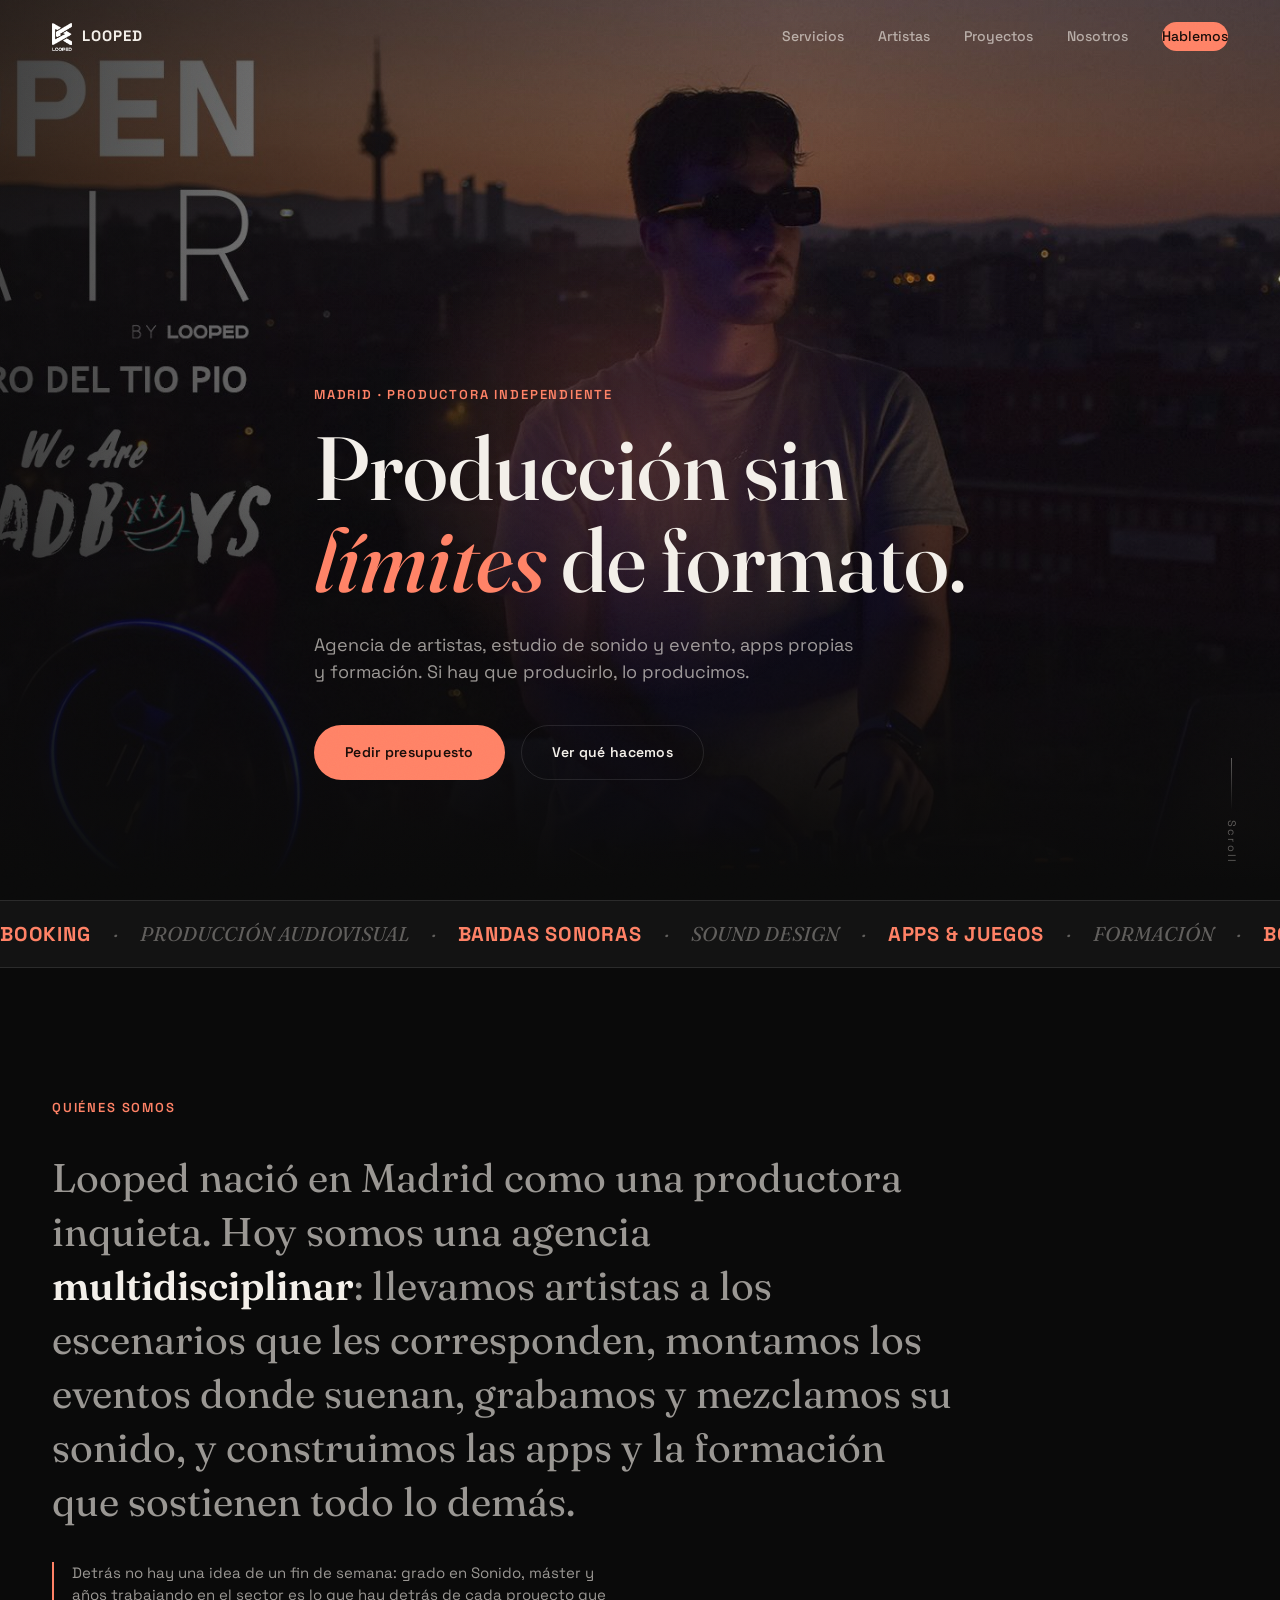
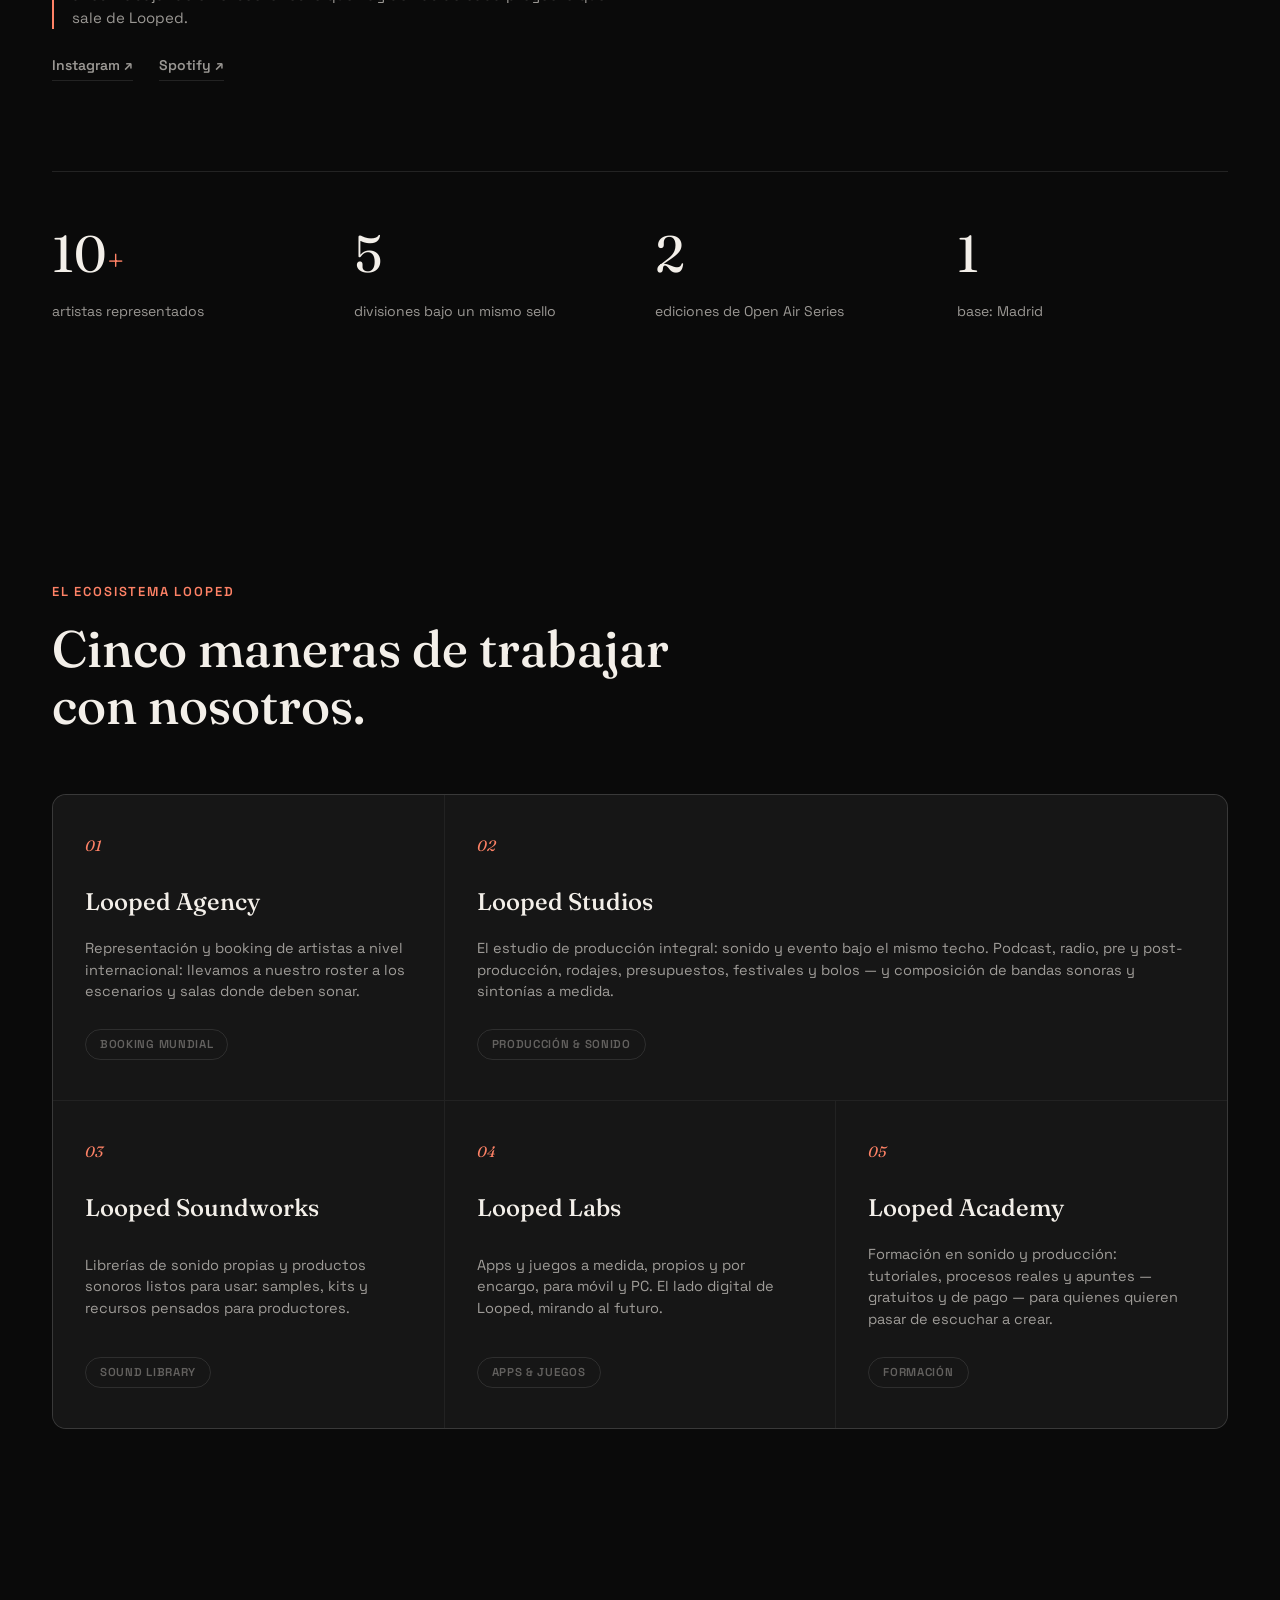
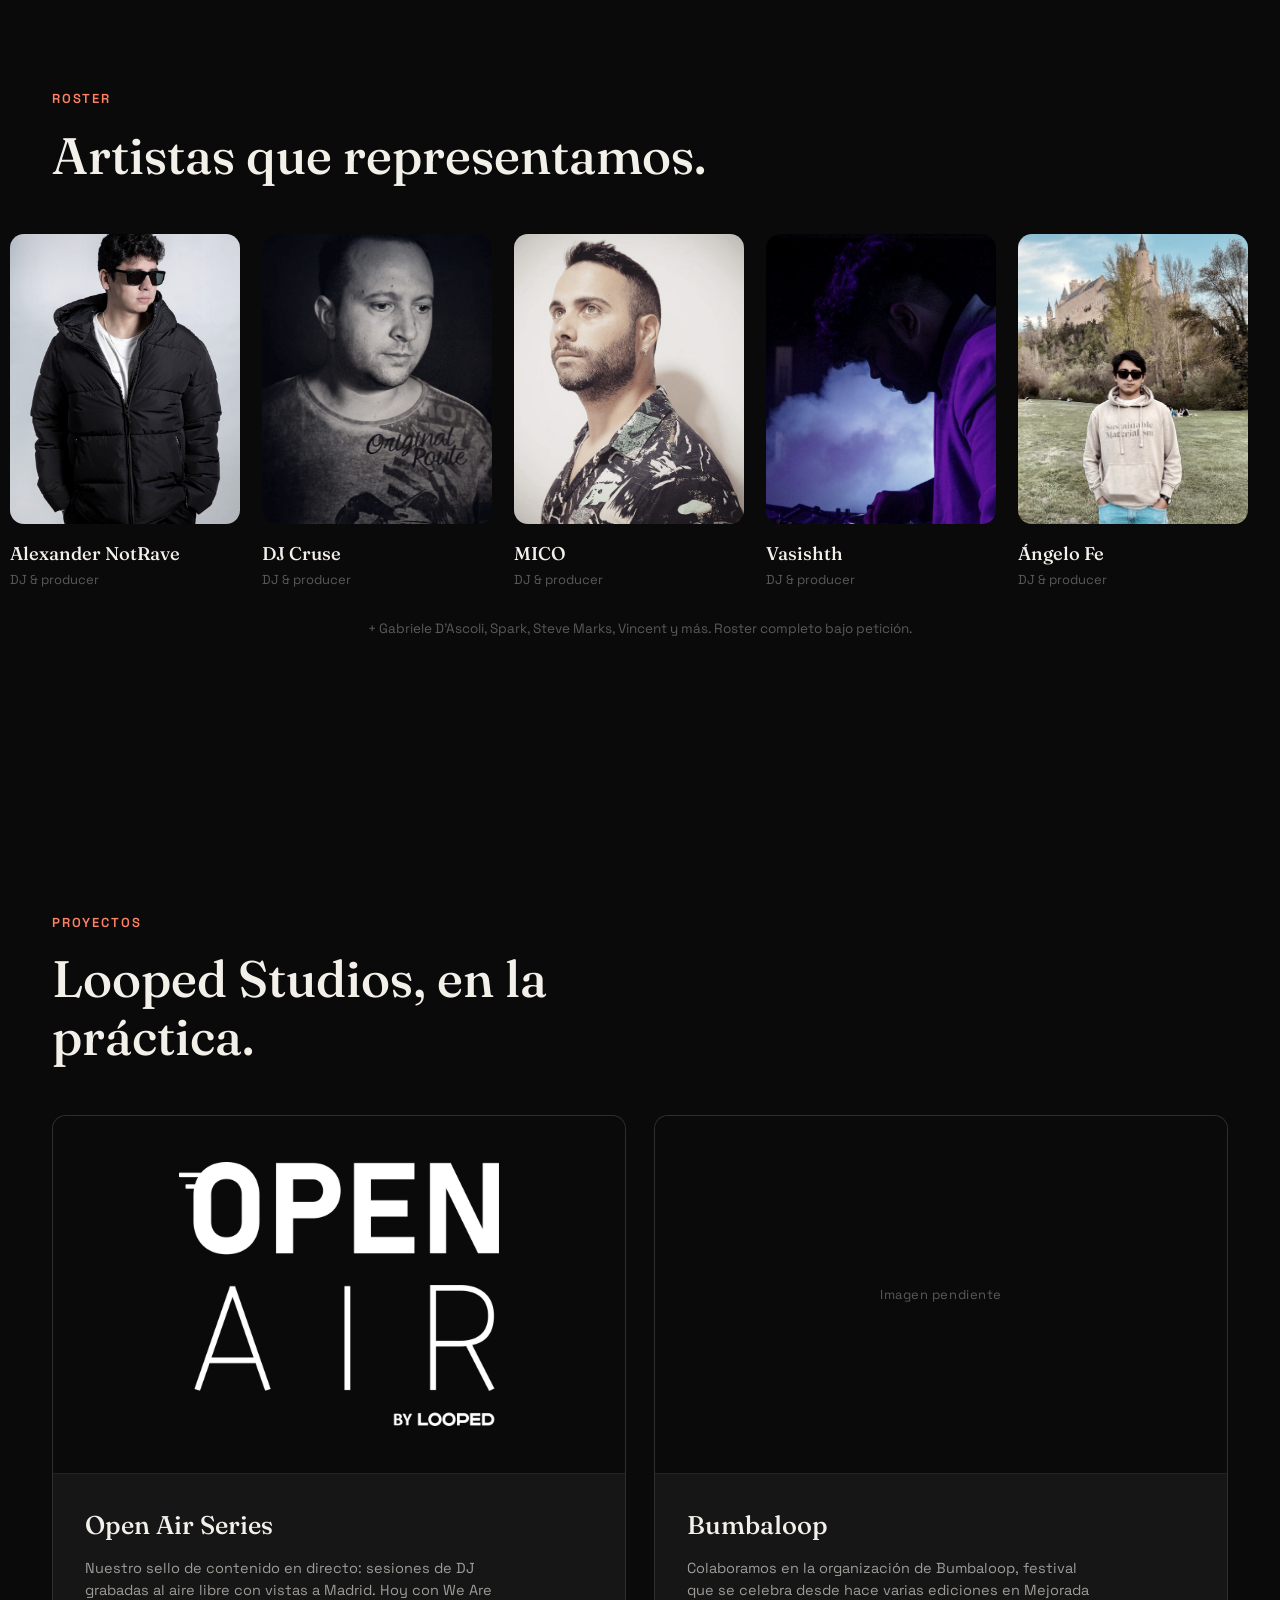
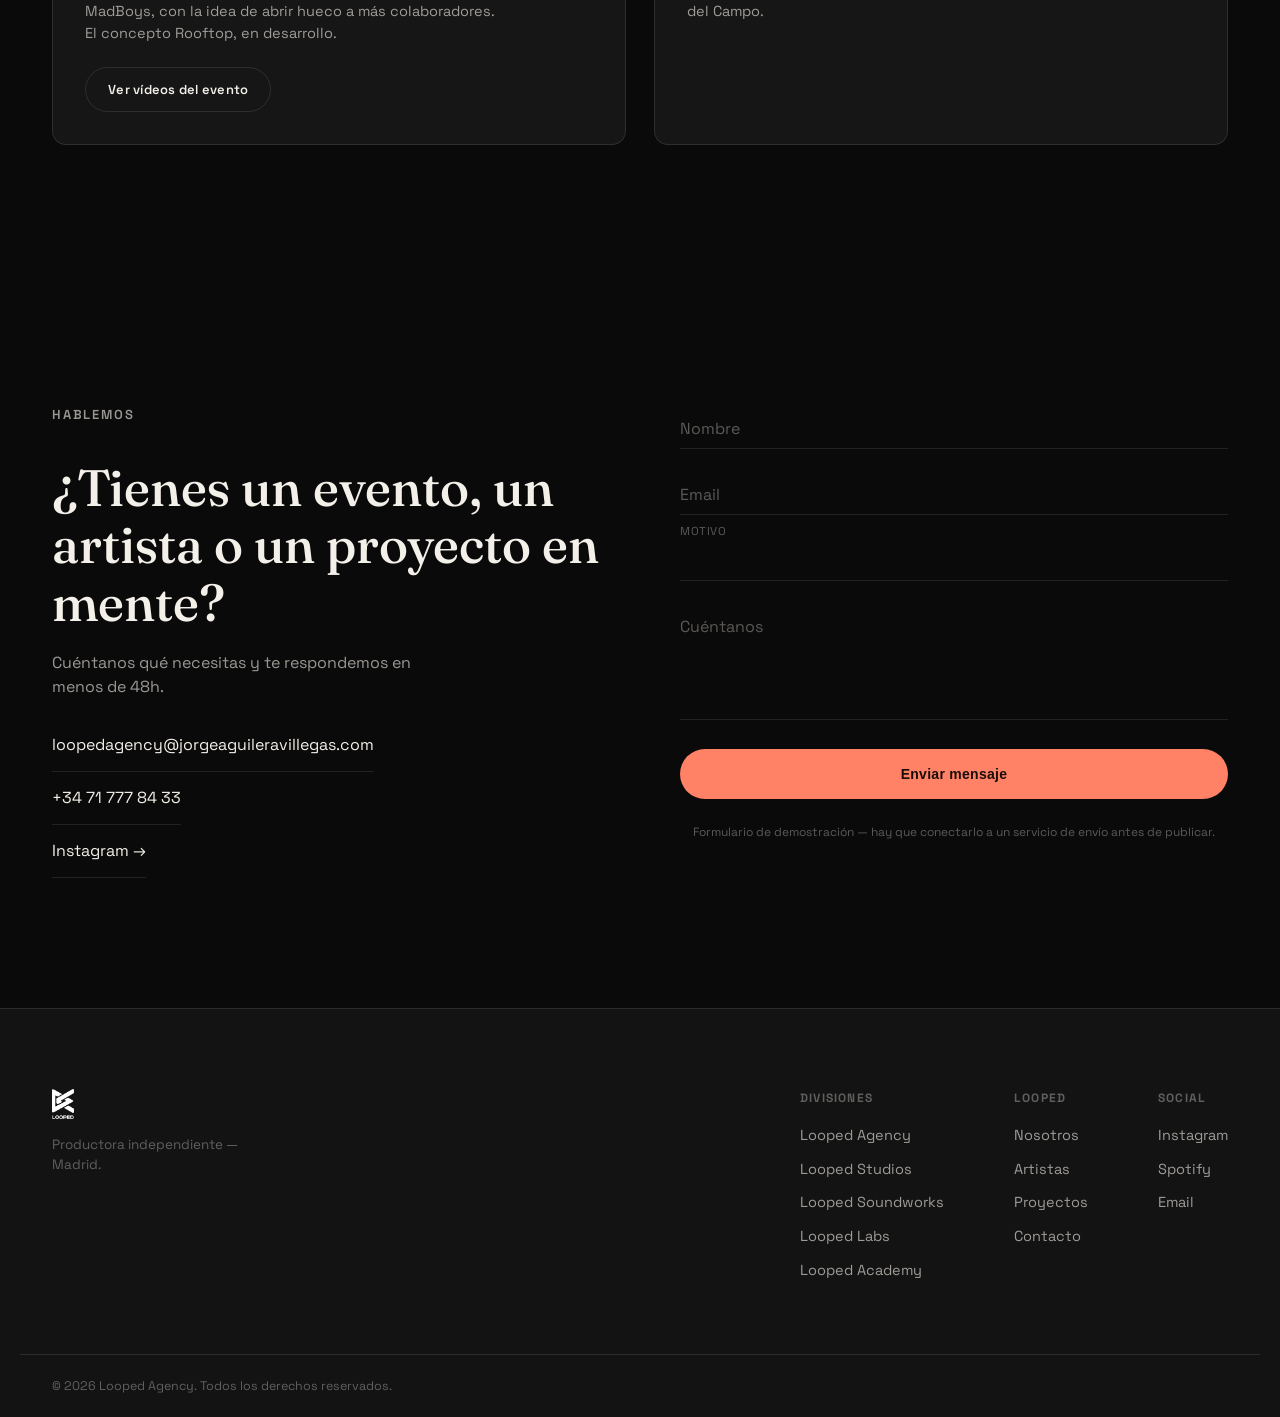
==== index.html @ 23335f3c "Reestructura contenido: 5 divisiones reales, Proyectos (Open Air + Bumbaloop), credenciales en Nosot" ====
<!DOCTYPE html>
<html lang="es">
<head>
<meta charset="UTF-8">
<meta name="viewport" content="width=device-width, initial-scale=1.0">
<title>Looped — Producción sin límites de formato</title>
<meta name="description" content="Looped es una productora de Madrid: agencia de artistas, estudio de producción audiovisual y sonido, librería sonora propia, apps y juegos, y formación. Todo bajo un mismo sello.">
<link rel="preconnect" href="https://fonts.googleapis.com">
<link rel="preconnect" href="https://fonts.gstatic.com" crossorigin>
<link href="https://fonts.googleapis.com/css2?family=Fraunces:ital,opsz,wght@0,9..144,300;0,9..144,500;0,9..144,600;1,9..144,500&family=Space+Grotesk:wght@400;500;600;700&display=swap" rel="stylesheet">
<link rel="stylesheet" href="css/style.css">
</head>
<body>

<div class="grain"></div>
<div class="cursor-glow" id="cursorGlow"></div>

<header class="site-header" id="siteHeader">
  <div class="wrap header-inner">
    <a href="#top" class="brand">
      <img src="assets/img/logo-blanco.png" alt="Looped" class="brand-mark">
      <span class="brand-word">LOOPED</span>
    </a>
    <nav class="main-nav" id="mainNav">
      <a href="#servicios">Servicios</a>
      <a href="#artistas">Artistas</a>
      <a href="#proyectos">Proyectos</a>
      <a href="#nosotros">Nosotros</a>
      <a href="#contacto" class="nav-cta">Hablemos</a>
    </nav>
    <button class="burger" id="burger" aria-label="Abrir menú">
      <span></span><span></span><span></span>
    </button>
  </div>
</header>

<main id="top">

  <!-- HERO -->
  <section class="hero">
    <div class="hero-bg">
      <img src="assets/img/hero-openair.jpg" alt="Open Air by Looped, Cerro del Tío Pío, Madrid">
      <div class="hero-overlay"></div>
    </div>
    <div class="wrap hero-content">
      <p class="eyebrow reveal">Madrid · Productora independiente</p>
      <h1 class="hero-title">
        <span class="reveal reveal-1">Producción sin</span>
        <span class="reveal reveal-2"><em>límites</em> de formato.</span>
      </h1>
      <p class="hero-sub reveal reveal-3">Agencia de artistas, estudio de sonido y evento, apps propias y formación. Si hay que producirlo, lo producimos.</p>
      <div class="hero-actions reveal reveal-4">
        <a href="#contacto" class="btn btn-primary"><span>Pedir presupuesto</span></a>
        <a href="#servicios" class="btn btn-ghost"><span>Ver qué hacemos</span></a>
      </div>
    </div>
    <div class="scroll-cue">
      <span></span>
      <p>Scroll</p>
    </div>
  </section>

  <!-- MARQUEE -->
  <div class="marquee">
    <div class="marquee-track">
      <span>BOOKING</span><span>·</span><span>PRODUCCIÓN AUDIOVISUAL</span><span>·</span>
      <span>BANDAS SONORAS</span><span>·</span><span>SOUND DESIGN</span><span>·</span>
      <span>APPS &amp; JUEGOS</span><span>·</span><span>FORMACIÓN</span><span>·</span>
      <span>BOOKING</span><span>·</span><span>PRODUCCIÓN AUDIOVISUAL</span><span>·</span>
      <span>BANDAS SONORAS</span><span>·</span><span>SOUND DESIGN</span><span>·</span>
      <span>APPS &amp; JUEGOS</span><span>·</span><span>FORMACIÓN</span><span>·</span>
    </div>
  </div>

  <!-- NOSOTROS / MANIFESTO -->
  <section class="section manifesto" id="nosotros">
    <div class="wrap">
      <div class="manifesto-grid">
        <p class="section-label reveal">Quiénes somos</p>
        <h2 class="manifesto-text reveal">
          Looped nació en Madrid como una productora inquieta. Hoy somos una agencia
          <strong>multidisciplinar</strong>: llevamos artistas a los escenarios que les corresponden,
          montamos los eventos donde suenan, grabamos y mezclamos su sonido, y construimos las apps
          y la formación que sostienen todo lo demás.
        </h2>
        <p class="manifesto-credential reveal">
          Detrás no hay una idea de un fin de semana: grado en Sonido, máster y años trabajando
          en el sector es lo que hay detrás de cada proyecto que sale de Looped.
        </p>
        <div class="manifesto-social reveal">
          <a href="#" target="_blank" rel="noopener">Instagram ↗</a>
          <a href="#" target="_blank" rel="noopener">Spotify ↗</a>
        </div>
      </div>
      <div class="stats-row">
        <div class="stat reveal">
          <span class="stat-number" data-count="10">0</span><span class="stat-plus">+</span>
          <p>artistas representados</p>
        </div>
        <div class="stat reveal">
          <span class="stat-number" data-count="5">0</span>
          <p>divisiones bajo un mismo sello</p>
        </div>
        <div class="stat reveal">
          <span class="stat-number" data-count="2">0</span>
          <p>ediciones de Open Air Series</p>
        </div>
        <div class="stat reveal">
          <span class="stat-number" data-count="1">0</span>
          <p>base: Madrid</p>
        </div>
      </div>
    </div>
  </section>

  <!-- SERVICIOS / ECOSISTEMA -->
  <section class="section services" id="servicios">
    <div class="wrap">
      <p class="section-label reveal">El ecosistema Looped</p>
      <h2 class="section-title reveal">Cinco maneras de trabajar con nosotros.</h2>

      <div class="services-grid">

        <article class="service-card reveal">
          <div class="service-head">
            <span class="service-index">01</span>
            <h3>Looped Agency</h3>
          </div>
          <p>Representación y booking de artistas a nivel internacional: llevamos a nuestro roster a los escenarios y salas donde deben sonar.</p>
          <span class="service-tag">Booking mundial</span>
        </article>

        <article class="service-card reveal service-card--wide">
          <div class="service-head">
            <span class="service-index">02</span>
            <h3>Looped Studios</h3>
          </div>
          <p>El estudio de producción integral: sonido y evento bajo el mismo techo. Podcast, radio, pre y post-producción, rodajes, presupuestos, festivales y bolos — y composición de bandas sonoras y sintonías a medida.</p>
          <span class="service-tag">Producción &amp; sonido</span>
        </article>

        <article class="service-card reveal">
          <div class="service-head">
            <span class="service-index">03</span>
            <h3>Looped Soundworks</h3>
          </div>
          <p>Librerías de sonido propias y productos sonoros listos para usar: samples, kits y recursos pensados para productores.</p>
          <span class="service-tag">Sound library</span>
        </article>

        <article class="service-card reveal">
          <div class="service-head">
            <span class="service-index">04</span>
            <h3>Looped Labs</h3>
          </div>
          <p>Apps y juegos a medida, propios y por encargo, para móvil y PC. El lado digital de Looped, mirando al futuro.</p>
          <span class="service-tag">Apps &amp; juegos</span>
        </article>

        <article class="service-card reveal">
          <div class="service-head">
            <span class="service-index">05</span>
            <h3>Looped Academy</h3>
          </div>
          <p>Formación en sonido y producción: tutoriales, procesos reales y apuntes — gratuitos y de pago — para quienes quieren pasar de escuchar a crear.</p>
          <span class="service-tag">Formación</span>
        </article>

      </div>
    </div>
  </section>

  <!-- ARTISTAS -->
  <section class="section artists" id="artistas">
    <div class="wrap">
      <p class="section-label reveal">Roster</p>
      <h2 class="section-title reveal">Artistas que representamos.</h2>
    </div>

    <div class="artists-rail reveal">
      <div class="artist-card">
        <div class="artist-photo"><img src="assets/img/artistas/notrave.jpg" alt="Alexander NotRave" loading="lazy"></div>
        <h3>Alexander NotRave</h3>
        <p>DJ &amp; producer</p>
      </div>
      <div class="artist-card">
        <div class="artist-photo"><img src="assets/img/artistas/djcruse.jpg" alt="DJ Cruse" loading="lazy"></div>
        <h3>DJ Cruse</h3>
        <p>DJ &amp; producer</p>
      </div>
      <div class="artist-card">
        <div class="artist-photo"><img src="assets/img/artistas/mico.jpg" alt="MICO" loading="lazy"></div>
        <h3>MICO</h3>
        <p>DJ &amp; producer</p>
      </div>
      <div class="artist-card">
        <div class="artist-photo"><img src="assets/img/artistas/vasishth.jpg" alt="Vasishth" loading="lazy"></div>
        <h3>Vasishth</h3>
        <p>DJ &amp; producer</p>
      </div>
      <div class="artist-card">
        <div class="artist-photo"><img src="assets/img/artistas/angelofe.jpg" alt="Ángelo Fe" loading="lazy"></div>
        <h3>Ángelo Fe</h3>
        <p>DJ &amp; producer</p>
      </div>
    </div>
    <p class="artists-note reveal">+ Gabriele D'Ascoli, Spark, Steve Marks, Vincent y más. Roster completo bajo petición.</p>
  </section>

  <!-- PROYECTOS -->
  <section class="section projects" id="proyectos">
    <div class="wrap">
      <p class="section-label reveal">Proyectos</p>
      <h2 class="section-title reveal">Looped Studios, en la práctica.</h2>
    </div>
    <div class="wrap projects-grid">

      <article class="project-card reveal">
        <div class="project-media project-media--logo">
          <img src="assets/img/openair-logo.png" alt="Open Air Series by Looped">
        </div>
        <div class="project-copy">
          <h3>Open Air Series</h3>
          <p>Nuestro sello de contenido en directo: sesiones de DJ grabadas al aire libre con vistas a Madrid. Hoy con We Are MadBoys, con la idea de abrir hueco a más colaboradores. El concepto Rooftop, en desarrollo.</p>
          <a href="https://www.youtube.com/@WeAreMadBoys/videos" target="_blank" rel="noopener" class="btn btn-ghost btn-small"><span>Ver vídeos del evento</span></a>
        </div>
      </article>

      <article class="project-card reveal">
        <div class="project-media project-media--pending">
          <span>Imagen pendiente</span>
        </div>
        <div class="project-copy">
          <h3>Bumbaloop</h3>
          <p>Colaboramos en la organización de Bumbaloop, festival que se celebra desde hace varias ediciones en Mejorada del Campo.</p>
        </div>
      </article>

    </div>
  </section>

  <!-- CONTACTO -->
  <section class="section contact" id="contacto">
    <div class="wrap contact-inner">
      <div class="contact-copy reveal">
        <p class="section-label">Hablemos</p>
        <h2 class="section-title">¿Tienes un evento, un artista o un proyecto en mente?</h2>
        <p>Cuéntanos qué necesitas y te respondemos en menos de 48h.</p>
        <ul class="contact-list">
          <li><a href="mailto:loopedagency@jorgeaguileravillegas.com">loopedagency@jorgeaguileravillegas.com</a></li>
          <li><a href="tel:+34717778433">+34 71 777 84 33</a></li>
          <li><a href="#" target="_blank" rel="noopener">Instagram →</a></li>
        </ul>
      </div>
      <form class="contact-form reveal" id="contactForm">
        <div class="field">
          <input type="text" name="nombre" id="f-nombre" required placeholder=" ">
          <label for="f-nombre">Nombre</label>
        </div>
        <div class="field">
          <input type="email" name="email" id="f-email" required placeholder=" ">
          <label for="f-email">Email</label>
        </div>
        <div class="field">
          <select name="motivo" id="f-motivo" required>
            <option value="" disabled selected hidden></option>
            <option>Booking de artista</option>
            <option>Contratar Looped para un evento (DJ / producción)</option>
            <option>Encargo audiovisual (Studios)</option>
            <option>Producto de Soundworks</option>
            <option>Looped Academy</option>
            <option>Colaborar como DJ/artista en Open Air Series</option>
            <option>Otro</option>
          </select>
          <label for="f-motivo" class="label-select">Motivo</label>
        </div>
        <div class="field">
          <textarea name="mensaje" id="f-mensaje" required placeholder=" " rows="4"></textarea>
          <label for="f-mensaje">Cuéntanos</label>
        </div>
        <button type="submit" class="btn btn-primary btn-full"><span>Enviar mensaje</span></button>
        <p class="form-note">Formulario de demostración — hay que conectarlo a un servicio de envío antes de publicar.</p>
      </form>
    </div>
  </section>

</main>

<footer class="site-footer">
  <div class="wrap footer-inner">
    <div class="footer-brand">
      <img src="assets/img/logo-blanco.png" alt="Looped">
      <p>Productora independiente — Madrid.</p>
    </div>
    <div class="footer-cols">
      <div>
        <h4>Divisiones</h4>
        <a href="#servicios">Looped Agency</a>
        <a href="#servicios">Looped Studios</a>
        <a href="#servicios">Looped Soundworks</a>
        <a href="#servicios">Looped Labs</a>
        <a href="#servicios">Looped Academy</a>
      </div>
      <div>
        <h4>Looped</h4>
        <a href="#nosotros">Nosotros</a>
        <a href="#artistas">Artistas</a>
        <a href="#proyectos">Proyectos</a>
        <a href="#contacto">Contacto</a>
      </div>
      <div>
        <h4>Social</h4>
        <a href="#">Instagram</a>
        <a href="#">Spotify</a>
        <a href="mailto:loopedagency@jorgeaguileravillegas.com">Email</a>
      </div>
    </div>
  </div>
  <div class="wrap footer-bottom">
    <p>© <span id="year"></span> Looped Agency. Todos los derechos reservados.</p>
  </div>
</footer>

<script src="js/main.js"></script>
</body>
</html>
---- css/style.css ----
/* ============================================
   LOOPED — Design tokens & theme system
   Two demo palettes toggled via [data-theme] on <html>
   ============================================ */

:root{
  --font-display:'Fraunces', serif;
  --font-sans:'Space Grotesk', sans-serif;

  --radius:14px;
  --ease:cubic-bezier(.16,.84,.44,1);

  --bg:#0a0a0a;
  --bg-alt:#131313;
  --bg-card:#161616;
  --line:rgba(255,255,255,.1);
  --fg:#f3efe9;
  --fg-dim:rgba(243,239,233,.62);
  --fg-faint:rgba(243,239,233,.35);

  --accent:#ff8266;
  --accent-2:#ffb199;
  --accent-contrast:#1a0d09;
}

*,*::before,*::after{ box-sizing:border-box; }
html{ scroll-behavior:smooth; }
body{
  margin:0;
  background:var(--bg);
  color:var(--fg);
  font-family:var(--font-sans);
  font-size:16px;
  line-height:1.5;
  -webkit-font-smoothing:antialiased;
  overflow-x:hidden;
}
img{ max-width:100%; display:block; }
a{ color:inherit; text-decoration:none; }
ul{ list-style:none; margin:0; padding:0; }
.wrap{ max-width:1240px; margin:0 auto; padding:0 32px; }

::selection{ background:var(--accent); color:var(--accent-contrast); }

/* film grain */
.grain{
  position:fixed; inset:0; z-index:998; pointer-events:none;
  opacity:.05; mix-blend-mode:overlay;
  background-image:url("data:image/svg+xml,%3Csvg xmlns='http://www.w3.org/2000/svg' width='120' height='120'%3E%3Cfilter id='n'%3E%3CfeTurbulence type='fractalNoise' baseFrequency='0.9' numOctaves='2' stitchTiles='stitch'/%3E%3C/filter%3E%3Crect width='100%25' height='100%25' filter='url(%23n)'/%3E%3C/svg%3E");
}

.cursor-glow{
  position:fixed; top:0; left:0; width:520px; height:520px;
  margin-left:-260px; margin-top:-260px;
  border-radius:50%; pointer-events:none; z-index:1;
  background:radial-gradient(circle, color-mix(in srgb, var(--accent) 22%, transparent) 0%, transparent 70%);
  transform:translate(var(--x,50vw), var(--y,50vh));
  transition:opacity .4s var(--ease);
  will-change:transform;
}

/* ============ header ============ */
.site-header{
  position:fixed; top:0; left:0; right:0; z-index:100;
  padding:22px 0;
  transition:padding .35s var(--ease), background .35s var(--ease), border-color .35s var(--ease);
  border-bottom:1px solid transparent;
}
.site-header.scrolled{
  padding:14px 0;
  background:rgba(10,10,10,.72);
  backdrop-filter:blur(14px);
  border-bottom:1px solid var(--line);
}
.header-inner{ display:flex; align-items:center; justify-content:space-between; }
.brand{ display:flex; align-items:center; gap:10px; }
.brand-mark{ height:28px; width:auto; }
.brand-word{ font-family:var(--font-sans); font-weight:700; letter-spacing:.06em; font-size:15px; }

.main-nav{ display:flex; align-items:center; gap:34px; }
.main-nav a{
  font-size:14px; font-weight:500; color:var(--fg-dim);
  position:relative; padding:4px 0;
  transition:color .25s var(--ease);
}
.main-nav a:hover{ color:var(--fg); }
.main-nav a:not(.nav-cta)::after{
  content:''; position:absolute; left:0; right:100%; bottom:-2px; height:1px;
  background:var(--accent); transition:right .3s var(--ease);
}
.main-nav a:not(.nav-cta):hover::after{ right:0; }
.nav-cta{
  background:var(--accent); color:var(--accent-contrast) !important;
  padding:9px 20px; border-radius:999px; font-weight:600;
  transition:transform .25s var(--ease), box-shadow .25s var(--ease);
}
.nav-cta:hover{ transform:translateY(-2px); box-shadow:0 8px 24px color-mix(in srgb, var(--accent) 45%, transparent); }

.burger{ display:none; flex-direction:column; justify-content:center; gap:5px; width:32px; height:32px; background:none; border:none; cursor:pointer; }
.burger span{ height:2px; width:100%; background:var(--fg); transition:.3s var(--ease); }

/* ============ hero ============ */
.hero{
  position:relative; min-height:100vh; display:flex; align-items:flex-end;
  overflow:hidden;
}
.hero-bg{ position:absolute; inset:0; z-index:0; }
.hero-bg img{ width:100%; height:100%; object-fit:cover; object-position:center 30%; transform:scale(1.08); }
.hero-overlay{
  position:absolute; inset:0;
  background:
    linear-gradient(0deg, var(--bg) 2%, rgba(10,10,10,.35) 45%, rgba(10,10,10,.15) 70%),
    linear-gradient(100deg, rgba(10,10,10,.75) 0%, rgba(10,10,10,.15) 55%);
}
.hero-content{ position:relative; z-index:2; padding-bottom:120px; padding-top:180px; }
.eyebrow{
  font-size:13px; font-weight:600; letter-spacing:.14em; text-transform:uppercase;
  color:var(--accent); margin:0 0 18px;
}
.hero-title{
  font-family:var(--font-display); font-weight:500; font-size:clamp(2.6rem,7vw,5.6rem);
  line-height:1.02; margin:0 0 26px; max-width:16ch;
}
.hero-title span{ display:block; }
.hero-title em{ font-style:italic; color:var(--accent); }
.hero-sub{ font-size:18px; color:var(--fg-dim); max-width:46ch; margin:0 0 40px; }
.hero-actions{ display:flex; gap:16px; flex-wrap:wrap; }

.scroll-cue{
  position:absolute; right:40px; bottom:36px; z-index:2;
  display:flex; flex-direction:column; align-items:center; gap:10px;
}
.scroll-cue span{
  width:1px; height:52px; background:linear-gradient(var(--fg-faint), transparent);
  position:relative; overflow:hidden;
}
.scroll-cue span::after{
  content:''; position:absolute; top:-100%; left:0; width:100%; height:100%;
  background:var(--accent); animation:scrollcue 2.2s var(--ease) infinite;
}
@keyframes scrollcue{ to{ top:100%; } }
.scroll-cue p{ writing-mode:vertical-rl; font-size:11px; letter-spacing:.2em; color:var(--fg-faint); margin:0; }

/* buttons */
.btn{
  display:inline-flex; align-items:center; justify-content:center;
  border-radius:999px; padding:16px 30px; font-weight:600; font-size:14px;
  letter-spacing:.02em; cursor:pointer; border:1px solid transparent;
  position:relative; overflow:hidden; isolation:isolate;
  transition:transform .3s var(--ease), border-color .3s var(--ease), color .3s var(--ease);
}
.btn span{ position:relative; z-index:1; }
.btn-primary{ background:var(--accent); color:var(--accent-contrast); }
.btn-primary:hover{ transform:translateY(-3px); box-shadow:0 14px 30px color-mix(in srgb, var(--accent) 40%, transparent); }
.btn-ghost{ border-color:var(--line); color:var(--fg); }
.btn-ghost:hover{ border-color:var(--accent); color:var(--accent); }
.btn-small{ padding:12px 22px; font-size:13px; }
.btn-full{ width:100%; }

/* ============ marquee ============ */
.marquee{
  border-top:1px solid var(--line); border-bottom:1px solid var(--line);
  overflow:hidden; white-space:nowrap; padding:18px 0; background:var(--bg-alt);
}
.marquee-track{ display:inline-flex; gap:22px; animation:marquee 26s linear infinite; }
.marquee-track span{
  font-family:var(--font-display); font-style:italic; font-size:20px; color:var(--fg-faint);
}
.marquee-track span:nth-child(4n+1){ color:var(--accent); font-style:normal; font-family:var(--font-sans); font-weight:700; letter-spacing:.04em; }
@keyframes marquee{ from{ transform:translateX(0); } to{ transform:translateX(-50%); } }

/* ============ sections generic ============ */
.section{ padding:130px 0; }
.section-label{
  font-size:13px; font-weight:600; letter-spacing:.14em; text-transform:uppercase;
  color:var(--accent); margin:0 0 18px;
}
.section-title{
  font-family:var(--font-display); font-weight:500; font-size:clamp(2rem,4vw,3.2rem);
  line-height:1.12; margin:0 0 20px; max-width:20ch;
}

/* manifesto */
.manifesto-grid{ max-width:900px; }
.manifesto-text{
  font-family:var(--font-display); font-weight:400; font-size:clamp(1.5rem,3.4vw,2.5rem);
  line-height:1.35; color:var(--fg-dim);
}
.manifesto-text strong{ color:var(--fg); font-weight:600; }
.manifesto-credential{
  font-size:15px; color:var(--fg-dim); max-width:56ch; margin:26px 0 0;
  padding-left:18px; border-left:2px solid var(--accent);
}
.manifesto-social{ display:flex; gap:26px; margin-top:26px; }
.manifesto-social a{
  font-size:14px; font-weight:600; color:var(--fg-dim); border-bottom:1px solid var(--line);
  padding-bottom:4px; transition:color .25s var(--ease), border-color .25s var(--ease);
}
.manifesto-social a:hover{ color:var(--accent); border-color:var(--accent); }
.stats-row{
  margin-top:90px; display:grid; grid-template-columns:repeat(4,1fr); gap:30px;
  border-top:1px solid var(--line); padding-top:44px;
}
.stat p{ margin:8px 0 0; color:var(--fg-dim); font-size:14px; }
.stat-number{ font-family:var(--font-display); font-size:clamp(2.4rem,4vw,3.6rem); color:var(--fg); }
.stat-plus{ font-family:var(--font-display); font-size:2rem; color:var(--accent); }

/* services */
.services-grid{
  display:grid; grid-template-columns:repeat(3,1fr); gap:1px;
  background:var(--line); border:1px solid var(--line); border-radius:var(--radius); overflow:hidden;
  margin-top:60px;
}
.service-card{
  background:var(--bg-card); padding:40px 32px; min-height:260px;
  display:flex; flex-direction:column; justify-content:space-between;
  transition:background .35s var(--ease);
}
.service-card:hover{ background:var(--bg-alt); }
.service-card--wide{ grid-column:span 2; }
.service-head{ display:flex; flex-direction:column; gap:26px; }
.service-index{ font-family:var(--font-display); font-style:italic; color:var(--accent); font-size:15px; }
.service-card h3{ font-family:var(--font-display); font-weight:500; font-size:1.5rem; margin:0; }
.service-card p{ color:var(--fg-dim); font-size:14.5px; margin:18px 0 26px; }
.service-tag{
  align-self:flex-start; font-size:11.5px; font-weight:600; letter-spacing:.06em; text-transform:uppercase;
  color:var(--fg-faint); border:1px solid var(--line); border-radius:999px; padding:6px 14px;
}

/* artists */
.artists .wrap{ margin-bottom:50px; }
.artists-rail{
  display:flex; gap:22px; overflow-x:auto; padding:0 32px 20px; scroll-snap-type:x mandatory;
  scrollbar-width:none;
}
.artists-rail::-webkit-scrollbar{ display:none; }
.artist-card{ flex:0 0 auto; width:230px; scroll-snap-align:start; }
.artist-photo{
  width:230px; height:290px; border-radius:var(--radius); overflow:hidden; background:var(--bg-card);
}
.artist-photo img{ width:100%; height:100%; object-fit:cover; filter:grayscale(.5) contrast(1.05); transition:filter .5s var(--ease), transform .6s var(--ease); }
.artist-card:hover .artist-photo img{ filter:grayscale(0); transform:scale(1.06); }
.artist-card h3{ font-family:var(--font-display); font-size:1.15rem; font-weight:500; margin:16px 0 2px; }
.artist-card p{ color:var(--fg-faint); font-size:13px; margin:0; }
.artists-note{ text-align:center; color:var(--fg-faint); font-size:13.5px; margin-top:10px; }

/* projects */
.projects-grid{ display:grid; grid-template-columns:1fr 1fr; gap:28px; margin-top:50px; }
.project-card{
  background:var(--bg-card); border:1px solid var(--line); border-radius:var(--radius);
  overflow:hidden; transition:border-color .35s var(--ease);
}
.project-card:hover{ border-color:var(--accent); }
.project-media{
  aspect-ratio:16/10; display:flex; align-items:center; justify-content:center;
  background:var(--bg); border-bottom:1px solid var(--line); overflow:hidden;
}
.project-media--logo img{ width:56%; }
.project-media--pending{ color:var(--fg-faint); font-size:13px; letter-spacing:.04em; }
.project-copy{ padding:32px; }
.project-copy h3{ font-family:var(--font-display); font-weight:500; font-size:1.6rem; margin:0 0 14px; }
.project-copy p{ color:var(--fg-dim); font-size:14.5px; margin:0 0 22px; max-width:46ch; }

/* contact */
.contact-inner{ display:grid; grid-template-columns:1fr 1fr; gap:80px; }
.contact-copy p{ color:var(--fg-dim); margin-bottom:34px; max-width:38ch; }
.contact-list{ display:flex; flex-direction:column; gap:14px; }
.contact-list a{ font-size:16px; border-bottom:1px solid var(--line); padding-bottom:14px; display:inline-block; transition:color .25s var(--ease), border-color .25s var(--ease); }
.contact-list a:hover{ color:var(--accent); border-color:var(--accent); }

.contact-form{ display:flex; flex-direction:column; gap:22px; }
.field{ position:relative; }
.field input, .field select, .field textarea{
  width:100%; background:transparent; border:none; border-bottom:1px solid var(--line);
  color:var(--fg); font-family:var(--font-sans); font-size:16px; padding:12px 0 10px;
  outline:none; transition:border-color .25s var(--ease); resize:none;
}
.field select{ appearance:none; cursor:pointer; }
.field textarea{ padding-top:22px; }
.field input:focus, .field select:focus, .field textarea:focus{ border-color:var(--accent); }
.field label{
  position:absolute; left:0; top:12px; color:var(--fg-faint); font-size:16px; pointer-events:none;
  transition:.2s var(--ease);
}
.field input:focus + label, .field input:not(:placeholder-shown) + label,
.field textarea:focus + label, .field textarea:not(:placeholder-shown) + label{
  top:-14px; font-size:11.5px; letter-spacing:.05em; text-transform:uppercase; color:var(--accent);
}
.field .label-select{ top:-14px; font-size:11.5px; letter-spacing:.05em; text-transform:uppercase; color:var(--fg-faint); }
.form-note{ font-size:12px; color:var(--fg-faint); text-align:center; margin:2px 0 0; }

/* footer */
.site-footer{ border-top:1px solid var(--line); padding-top:80px; background:var(--bg-alt); }
.footer-inner{ display:flex; justify-content:space-between; gap:60px; padding-bottom:60px; flex-wrap:wrap; }
.footer-brand img{ height:30px; margin-bottom:16px; }
.footer-brand p{ color:var(--fg-faint); font-size:13.5px; max-width:26ch; }
.footer-cols{ display:flex; gap:70px; flex-wrap:wrap; }
.footer-cols h4{ font-size:12px; letter-spacing:.1em; text-transform:uppercase; color:var(--fg-faint); margin:0 0 18px; }
.footer-cols a{ display:block; color:var(--fg-dim); font-size:14.5px; margin-bottom:12px; transition:color .2s; }
.footer-cols a:hover{ color:var(--accent); }
.footer-bottom{ border-top:1px solid var(--line); padding:22px 32px; }
.footer-bottom p{ font-size:12.5px; color:var(--fg-faint); margin:0; }

/* ============ reveal animation ============ */
.reveal{ opacity:0; transform:translateY(28px); transition:opacity .8s var(--ease), transform .8s var(--ease); }
.reveal.in{ opacity:1; transform:translateY(0); }
.reveal-1{ transition-delay:.05s; }
.reveal-2{ transition-delay:.15s; }
.reveal-3{ transition-delay:.28s; }
.reveal-4{ transition-delay:.4s; }

/* ============ responsive ============ */
@media (max-width:960px){
  .services-grid{ grid-template-columns:repeat(2,1fr); }
  .projects-inner, .contact-inner{ grid-template-columns:1fr; gap:44px; }
  .stats-row{ grid-template-columns:repeat(2,1fr); row-gap:36px; }
}
@media (max-width:720px){
  .wrap{ padding:0 20px; }
  .main-nav{
    position:fixed; inset:0; top:0; z-index:90; background:var(--bg);
    flex-direction:column; justify-content:center; align-items:center; gap:30px;
    transform:translateX(100%); transition:transform .45s var(--ease);
  }
  .main-nav.open{ transform:translateX(0); }
  .main-nav a{ font-size:22px; }
  .burger{ display:flex; z-index:100; }
  .burger.open span:nth-child(1){ transform:translateY(7px) rotate(45deg); }
  .burger.open span:nth-child(2){ opacity:0; }
  .burger.open span:nth-child(3){ transform:translateY(-7px) rotate(-45deg); }
  .services-grid{ grid-template-columns:1fr; }
  .hero-content{ padding-top:140px; padding-bottom:90px; }
  .scroll-cue{ display:none; }
  .cursor-glow{ display:none; }
}
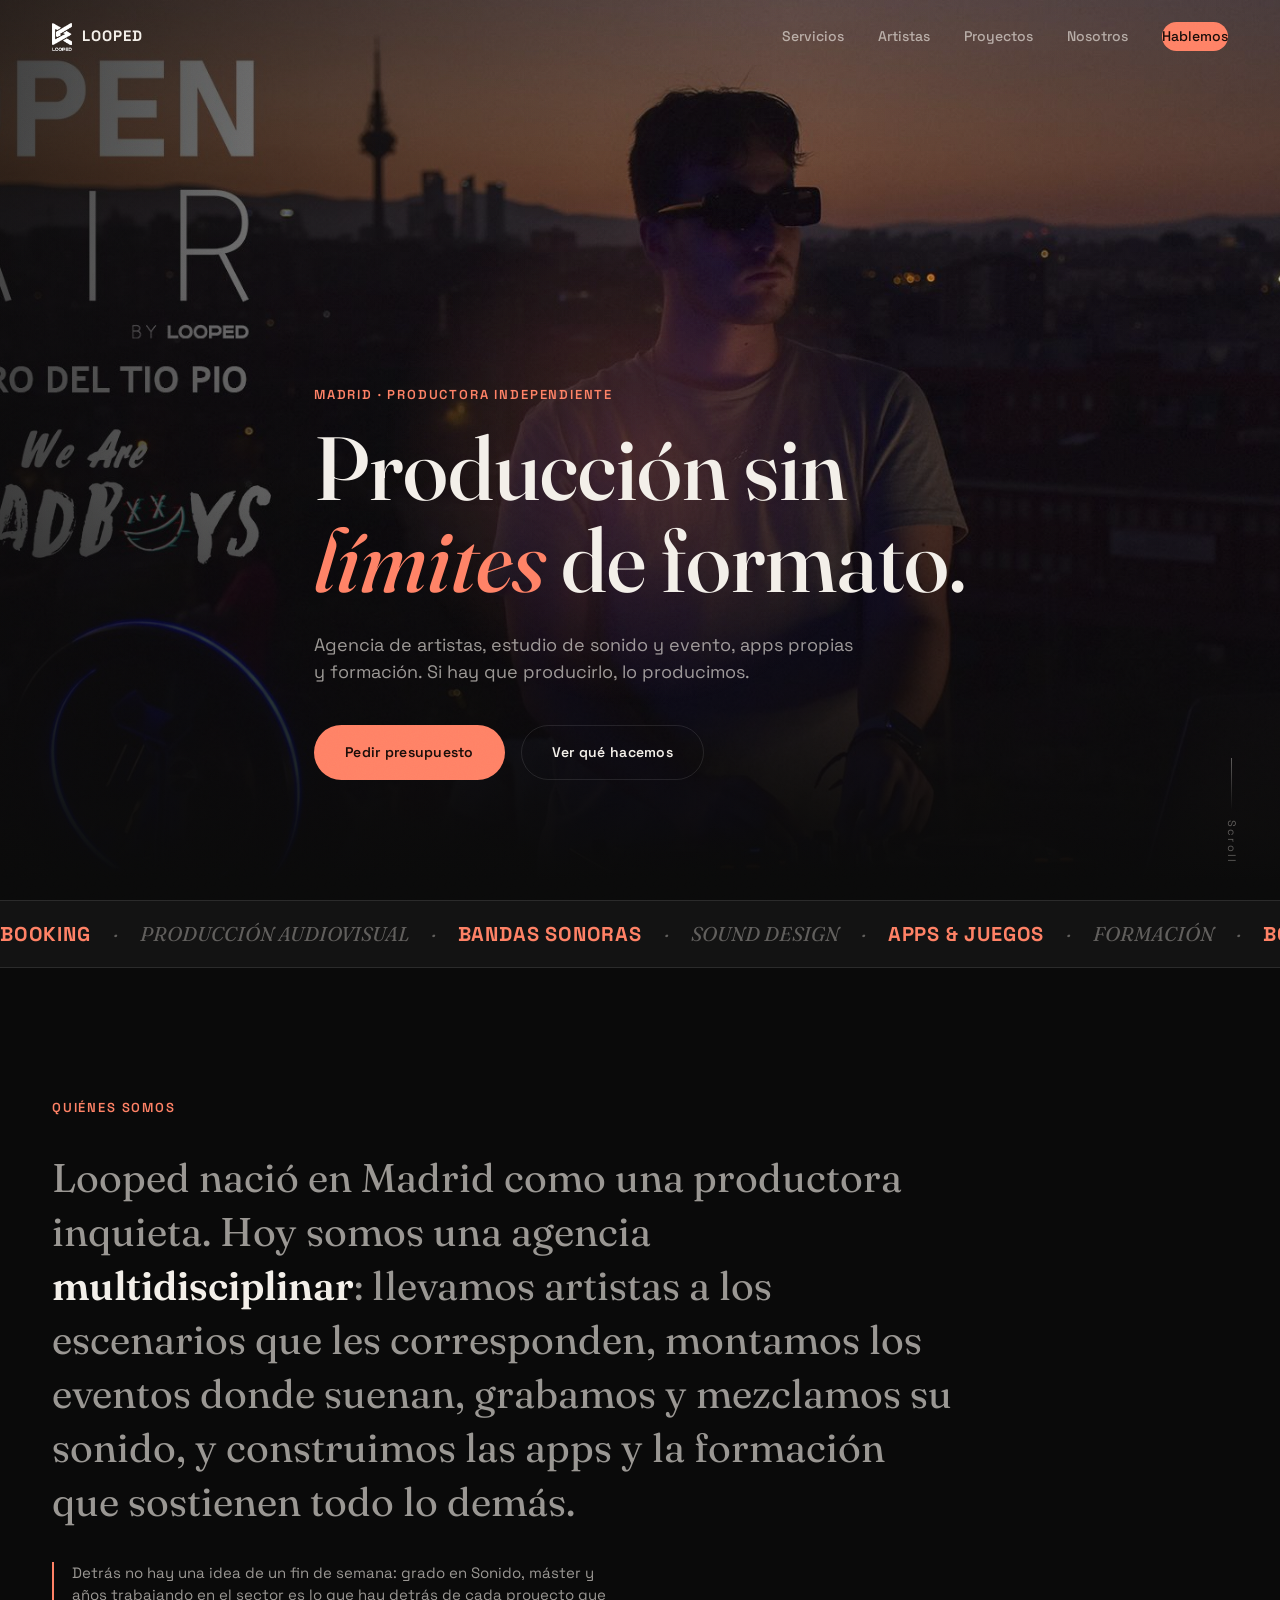
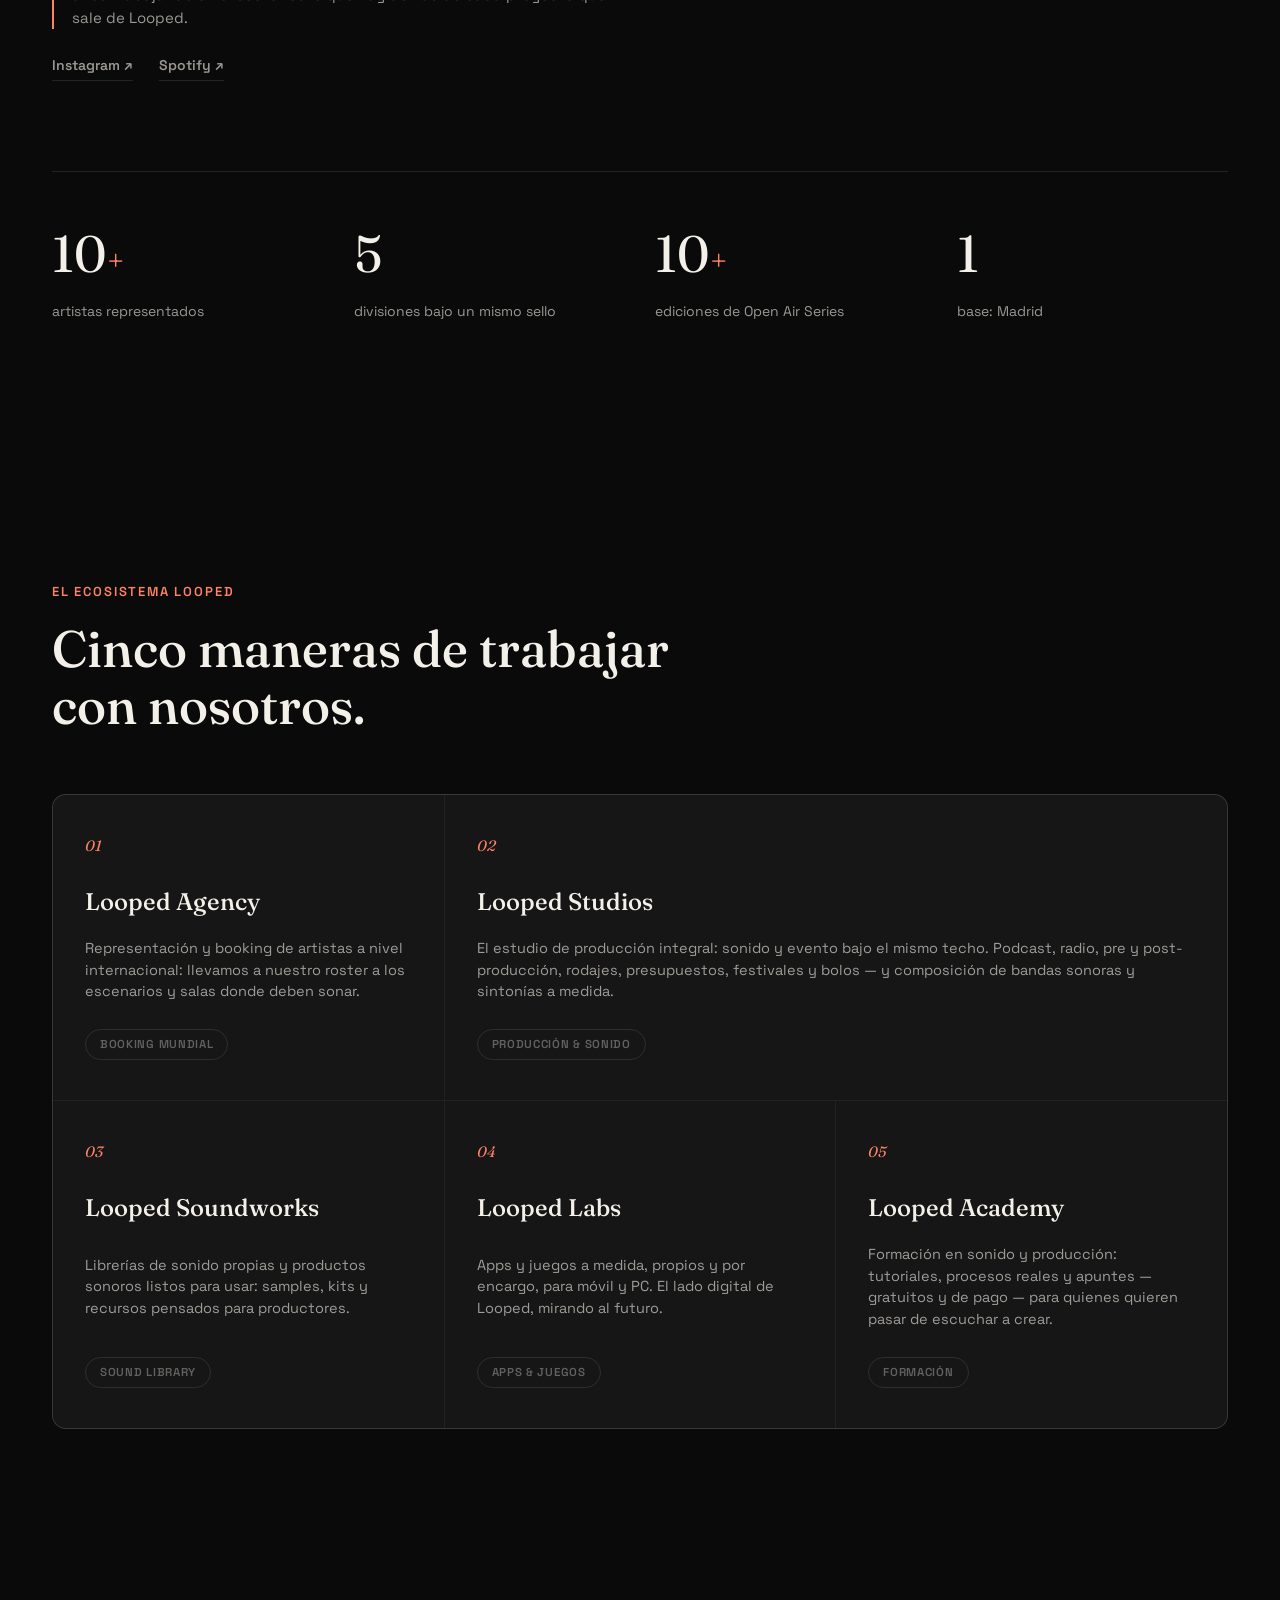
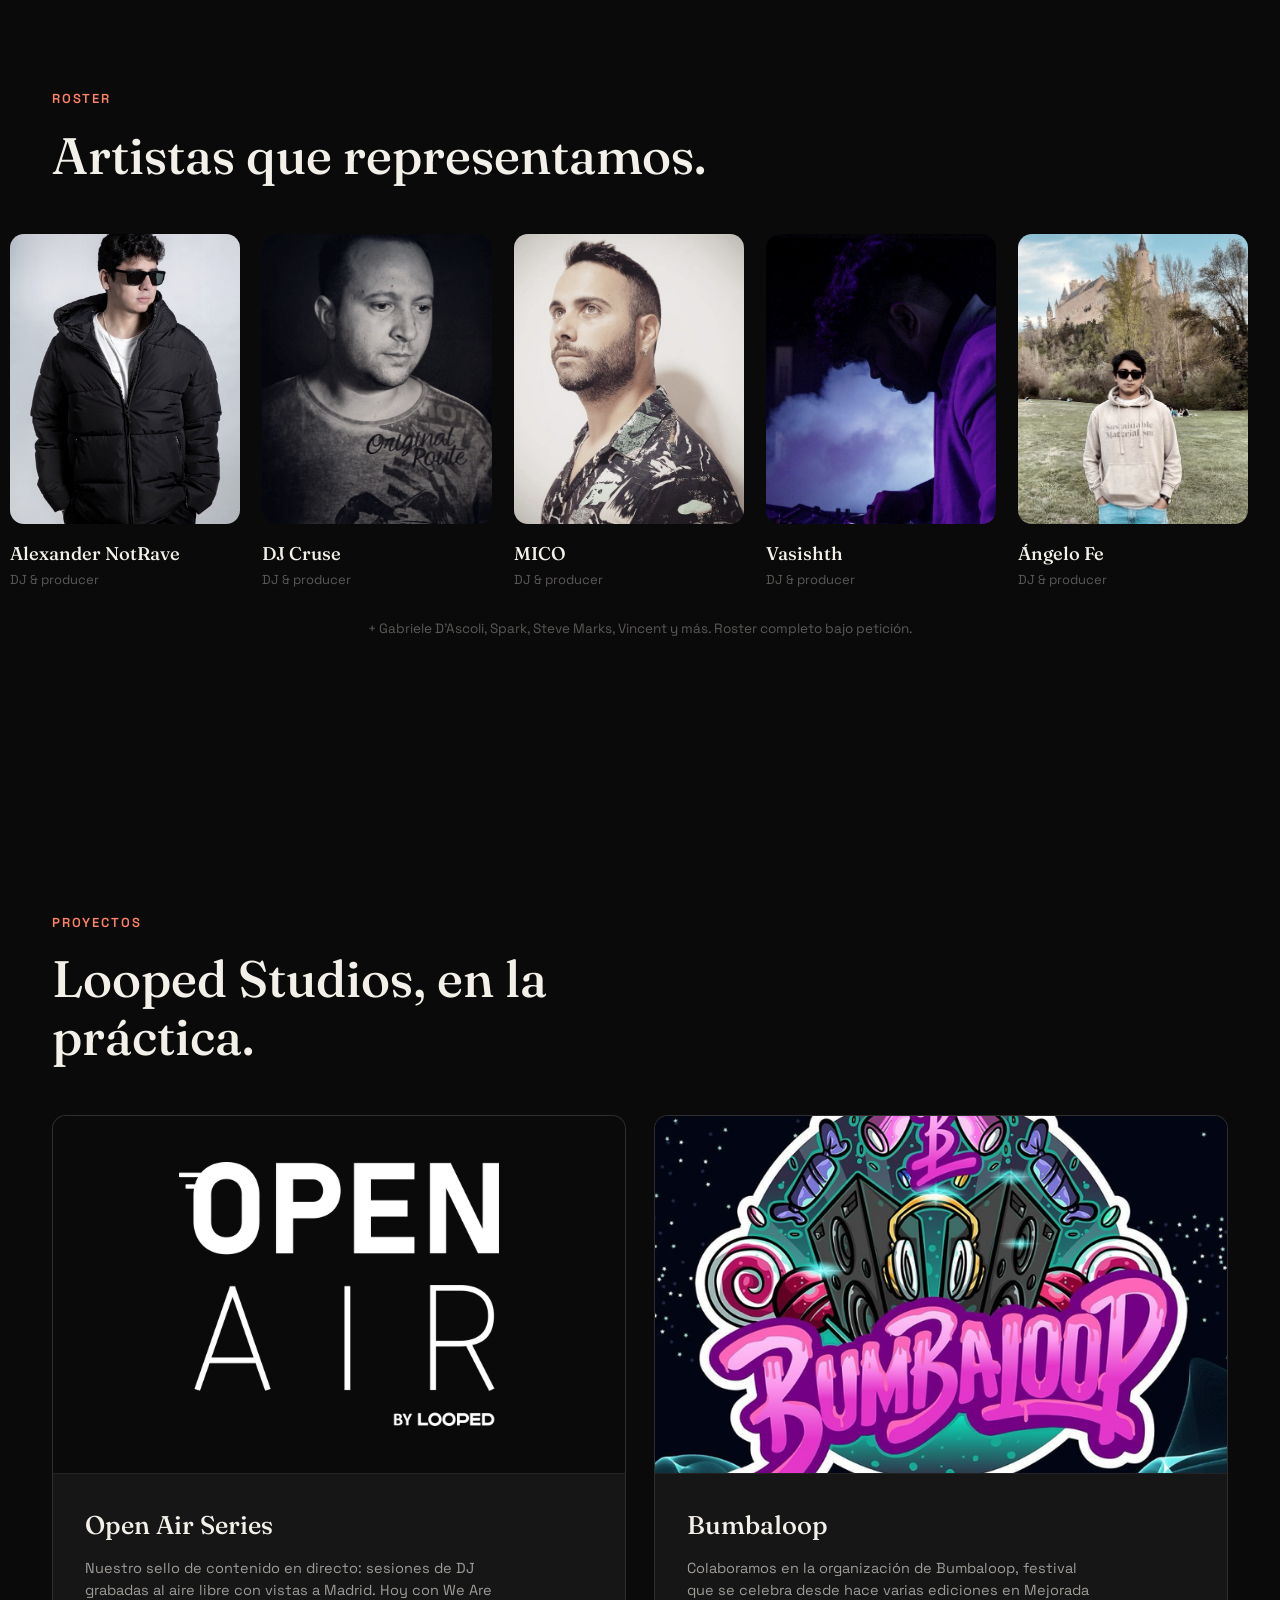
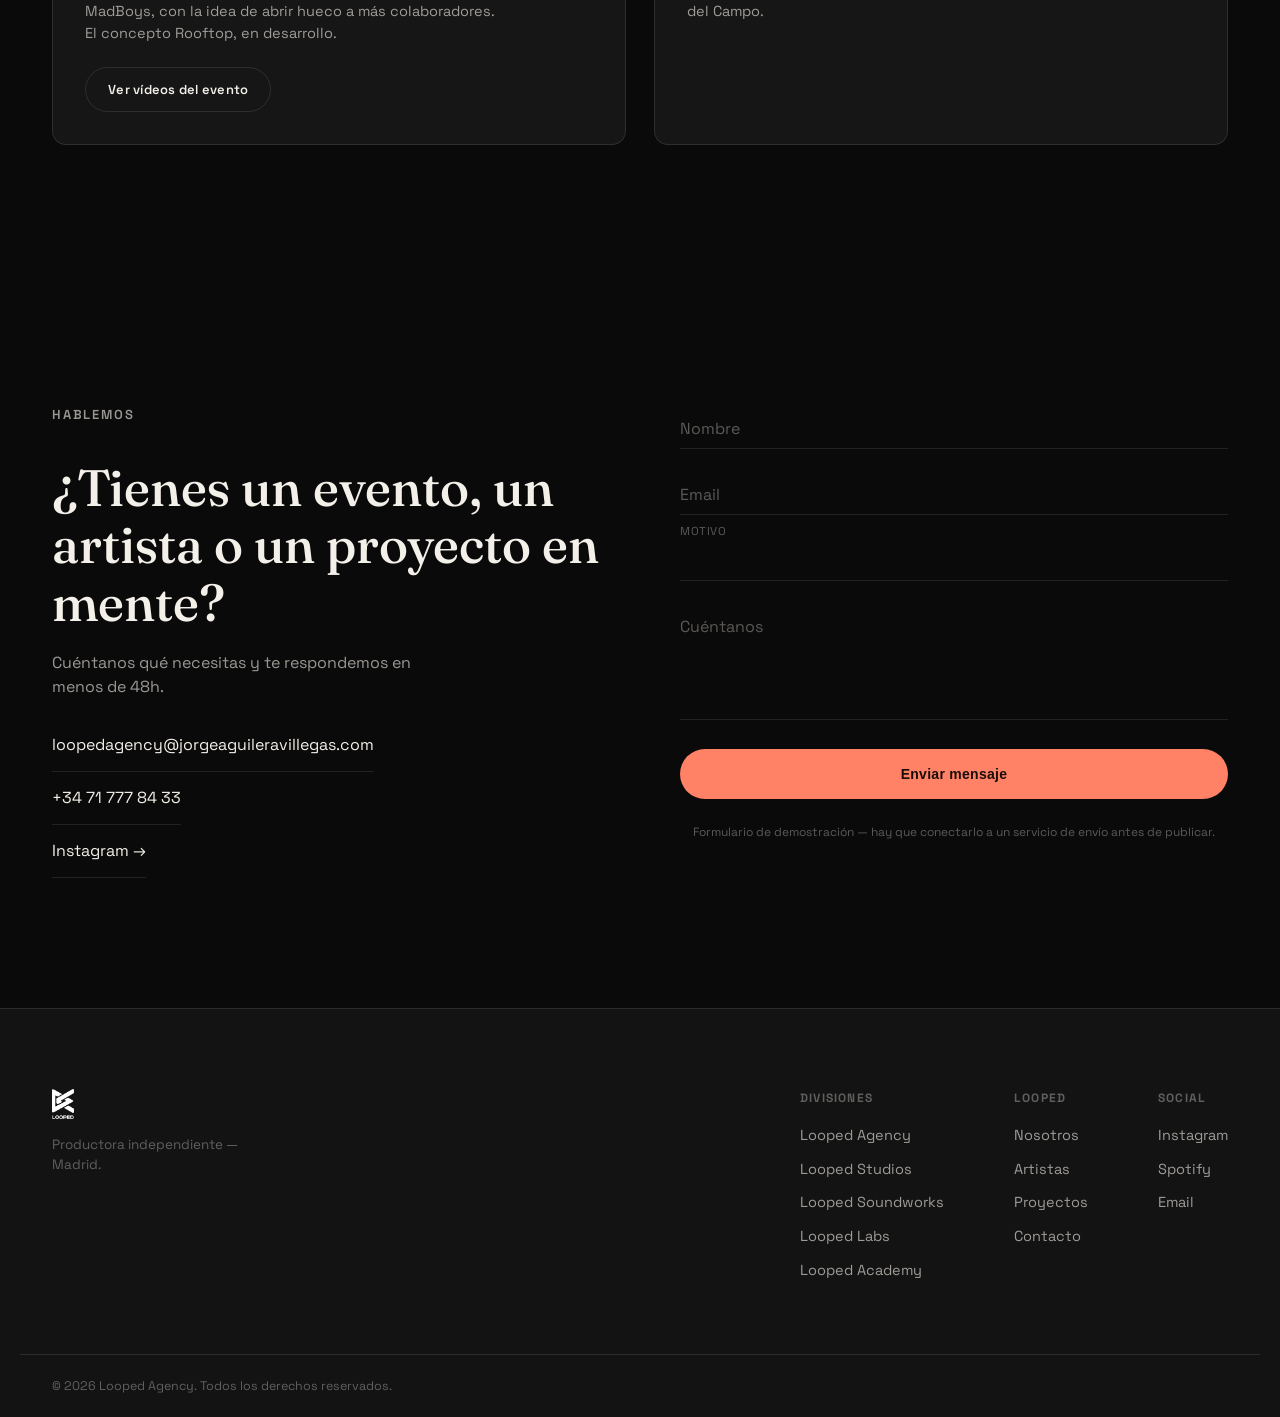
==== commit 511c18eb: "Corrige contador de ediciones Open Air (10+) y añade logo real de Bumbaloop" ====
--- a/index.html
+++ b/index.html
@@ -102,7 +102,7 @@
           <p>divisiones bajo un mismo sello</p>
         </div>
         <div class="stat reveal">
-          <span class="stat-number" data-count="2">0</span>
+          <span class="stat-number" data-count="10">0</span><span class="stat-plus">+</span>
           <p>ediciones de Open Air Series</p>
         </div>
         <div class="stat reveal">
@@ -227,8 +227,8 @@
       </article>
 
       <article class="project-card reveal">
-        <div class="project-media project-media--pending">
-          <span>Imagen pendiente</span>
+        <div class="project-media project-media--cover">
+          <img src="assets/img/bumbaloop-logo.png" alt="Bumbaloop">
         </div>
         <div class="project-copy">
           <h3>Bumbaloop</h3>
--- a/css/style.css
+++ b/css/style.css
@@ -256,6 +256,7 @@
   background:var(--bg); border-bottom:1px solid var(--line); overflow:hidden;
 }
 .project-media--logo img{ width:56%; }
+.project-media--cover img{ width:100%; height:100%; object-fit:cover; }
 .project-media--pending{ color:var(--fg-faint); font-size:13px; letter-spacing:.04em; }
 .project-copy{ padding:32px; }
 .project-copy h3{ font-family:var(--font-display); font-weight:500; font-size:1.6rem; margin:0 0 14px; }
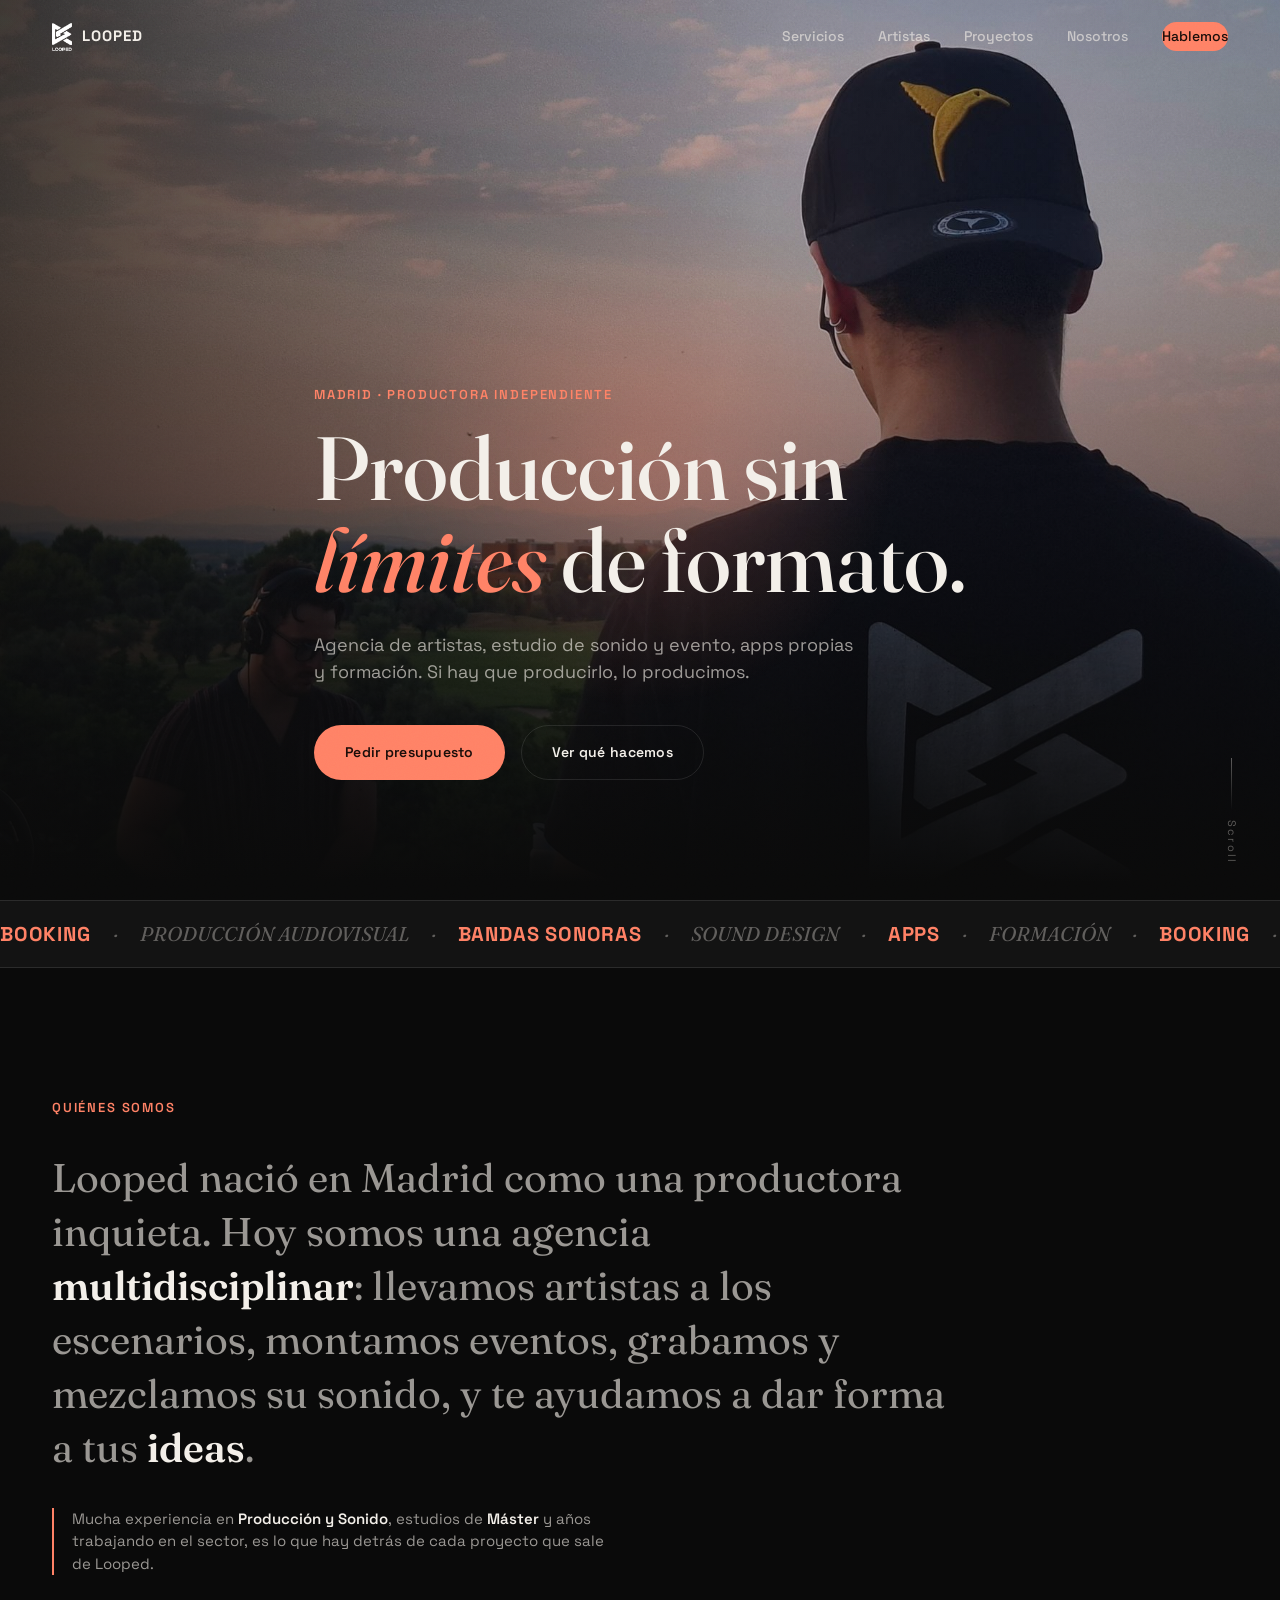
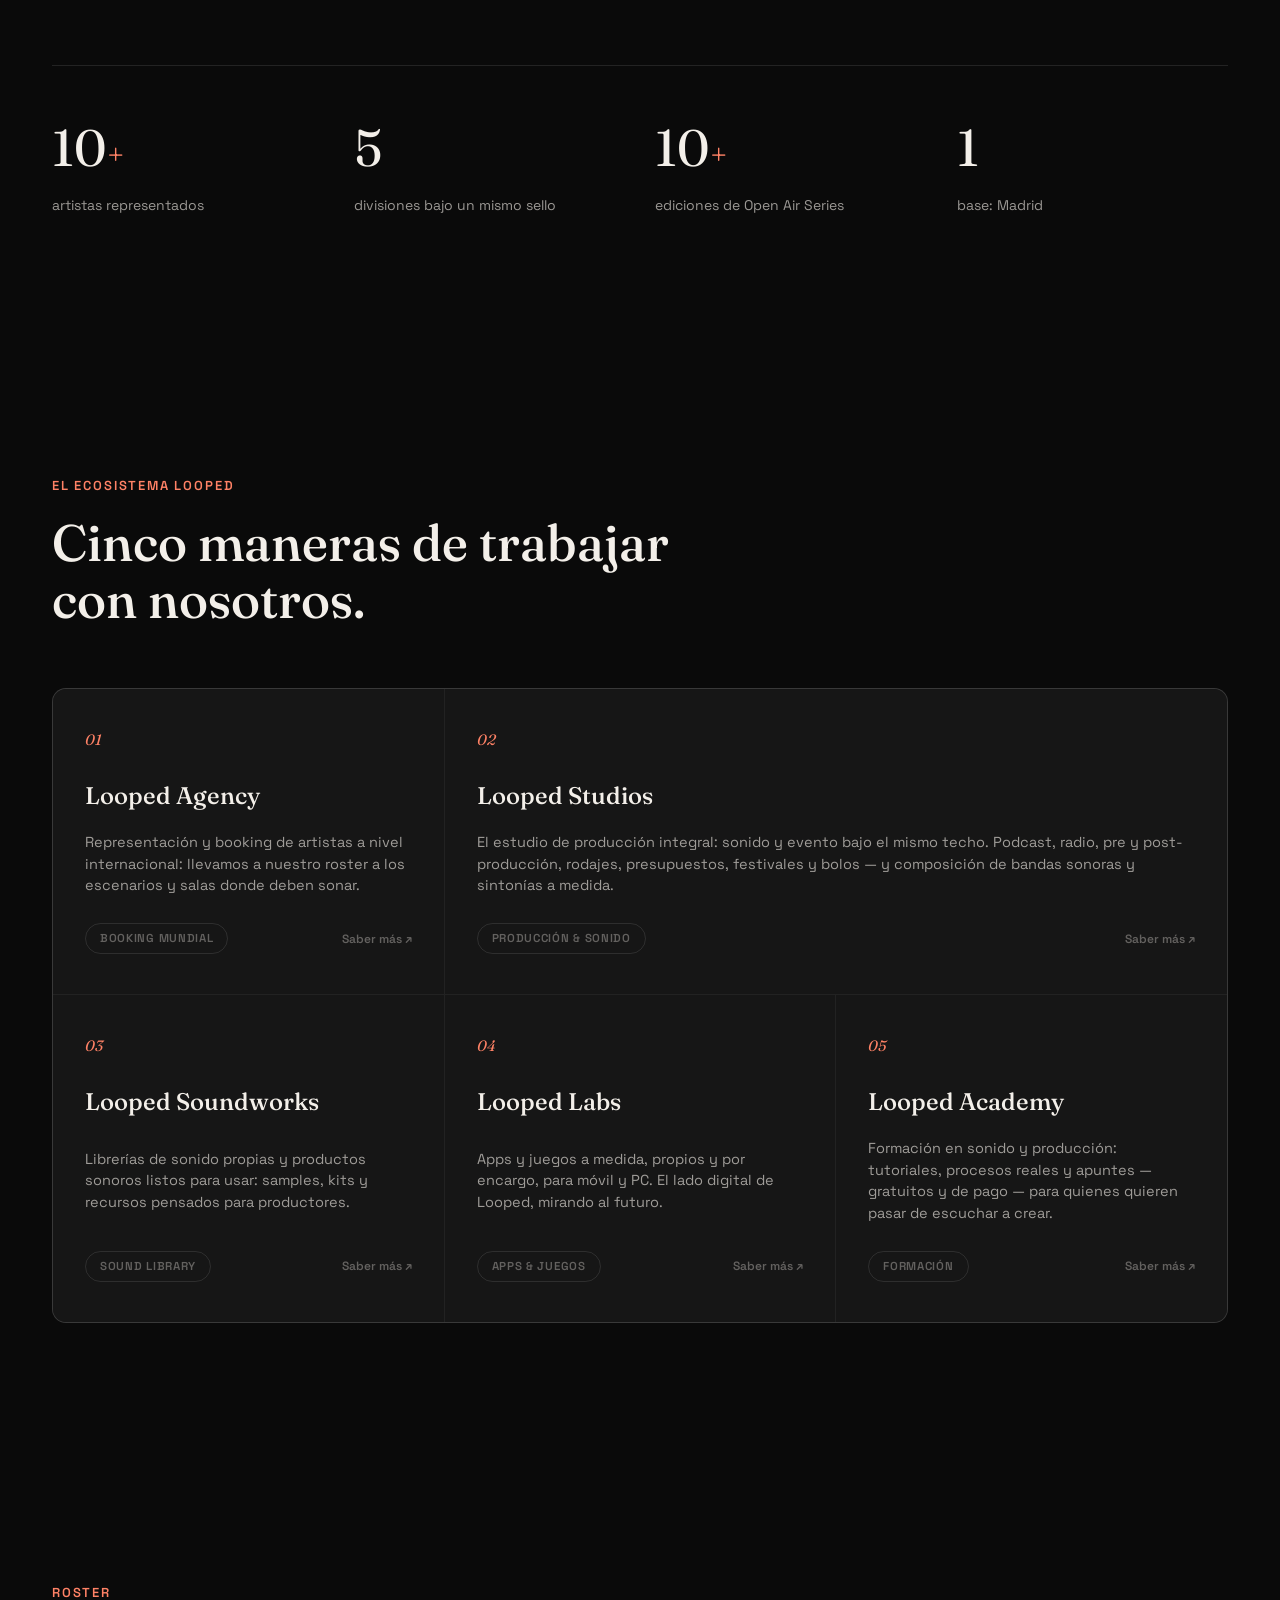
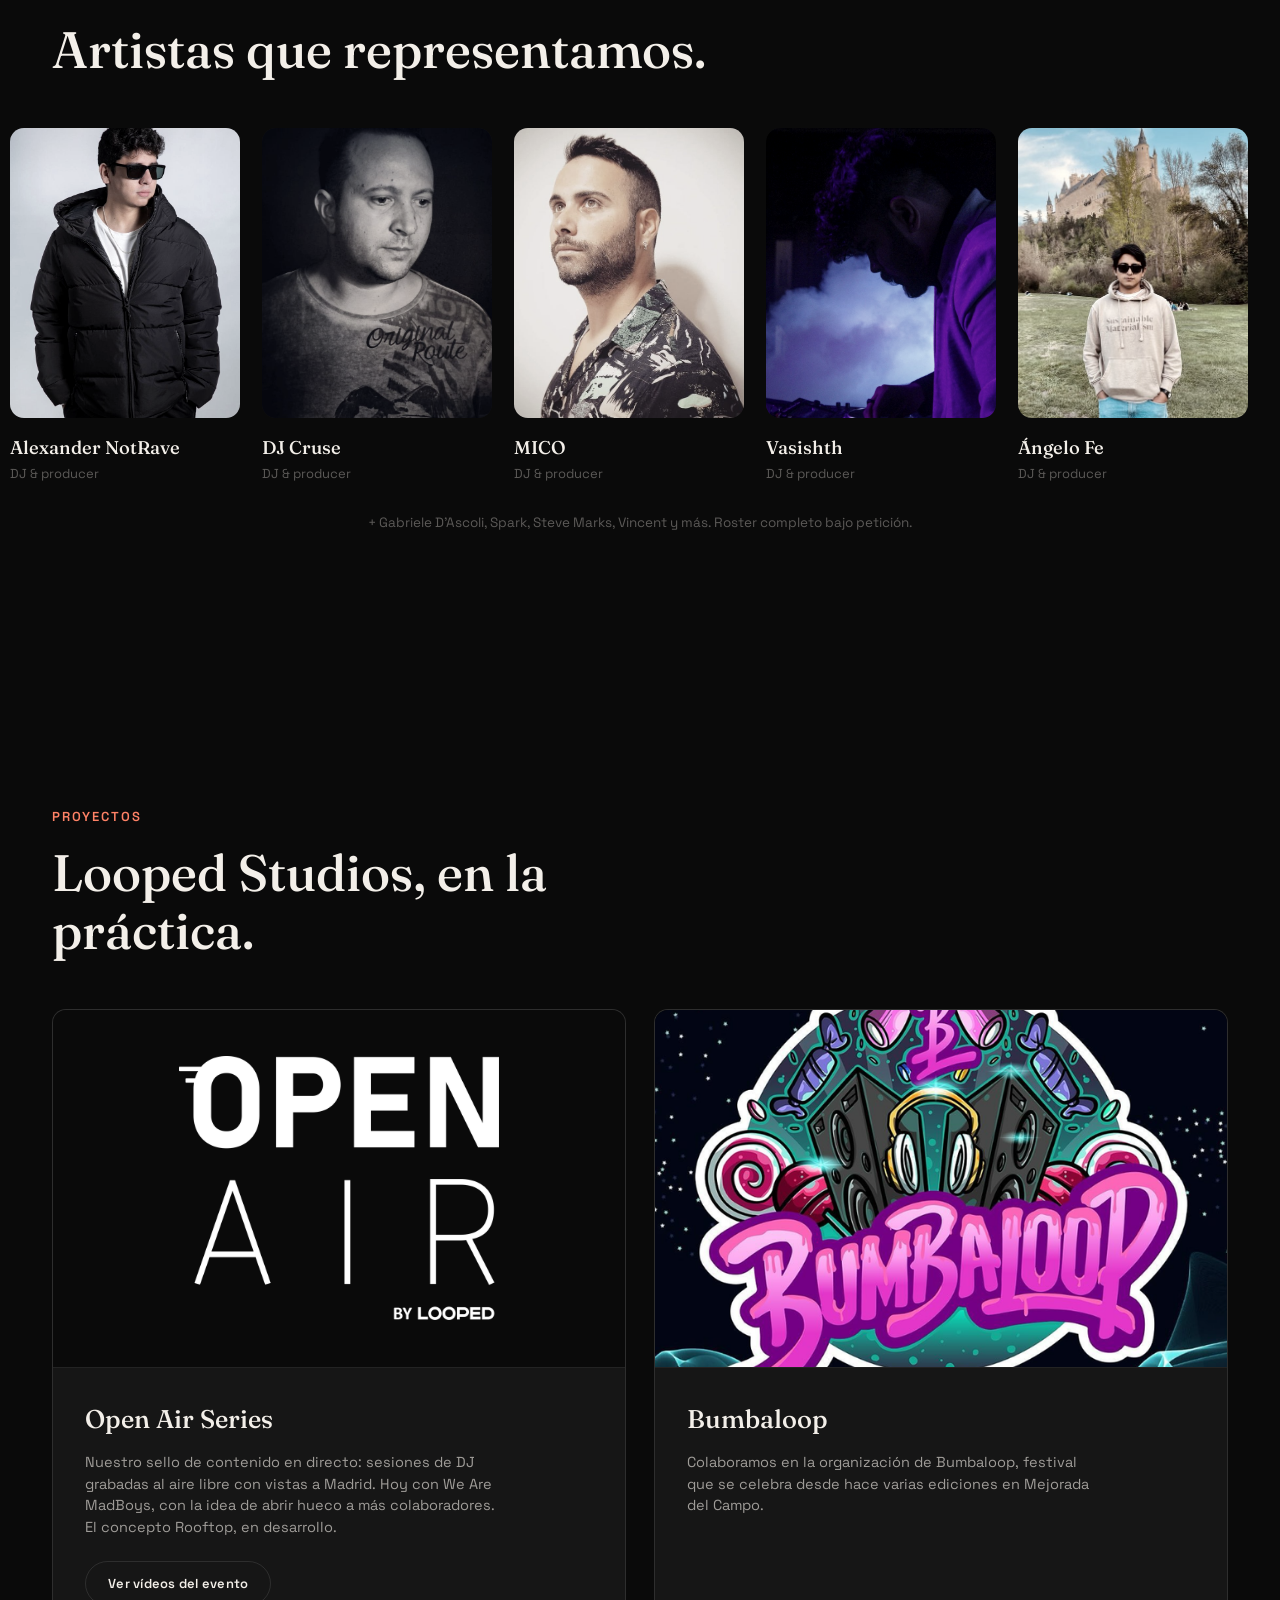
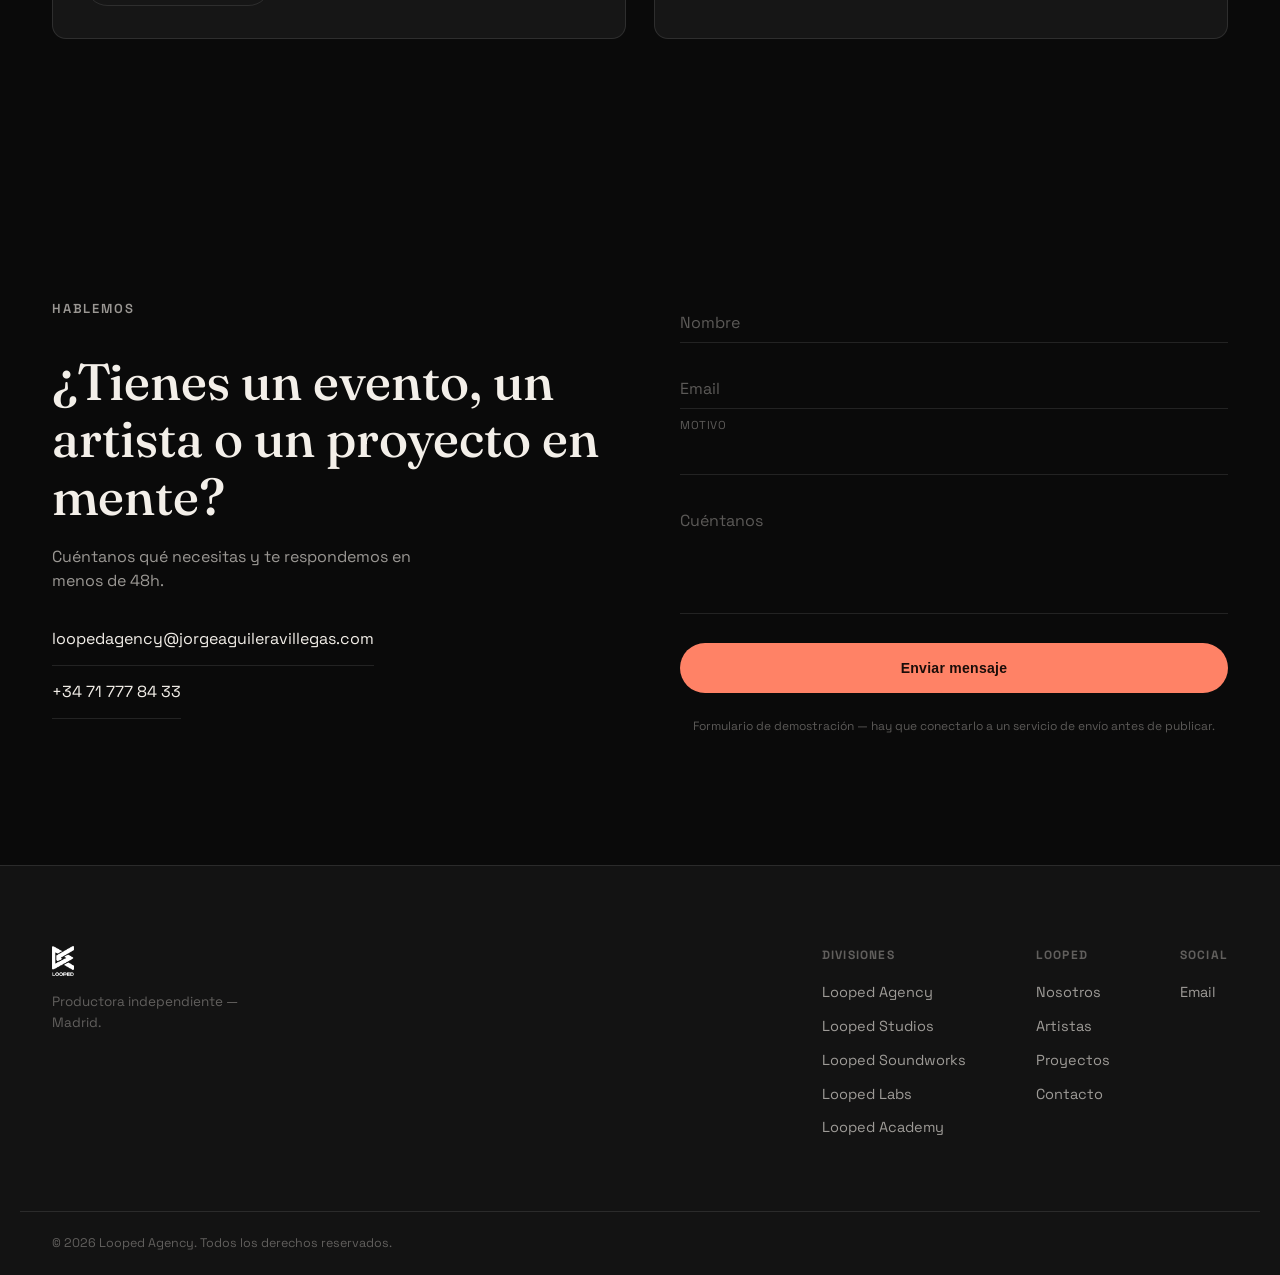
==== commit 595670fc: "Nuevo header, subpáginas de división y perfiles de fundadores - Sustituye la foto de fondo del hero " ====
--- a/index.html
+++ b/index.html
@@ -39,7 +39,7 @@
   <!-- HERO -->
   <section class="hero">
     <div class="hero-bg">
-      <img src="assets/img/hero-openair.jpg" alt="Open Air by Looped, Cerro del Tío Pío, Madrid">
+      <img src="assets/img/hero-openair.jpg" alt="Sesión de Open Air Series by Looped al atardecer">
       <div class="hero-overlay"></div>
     </div>
     <div class="wrap hero-content">
@@ -65,10 +65,10 @@
     <div class="marquee-track">
       <span>BOOKING</span><span>·</span><span>PRODUCCIÓN AUDIOVISUAL</span><span>·</span>
       <span>BANDAS SONORAS</span><span>·</span><span>SOUND DESIGN</span><span>·</span>
-      <span>APPS &amp; JUEGOS</span><span>·</span><span>FORMACIÓN</span><span>·</span>
+      <span>APPS</span><span>·</span><span>FORMACIÓN</span><span>·</span>
       <span>BOOKING</span><span>·</span><span>PRODUCCIÓN AUDIOVISUAL</span><span>·</span>
       <span>BANDAS SONORAS</span><span>·</span><span>SOUND DESIGN</span><span>·</span>
-      <span>APPS &amp; JUEGOS</span><span>·</span><span>FORMACIÓN</span><span>·</span>
+      <span>APPS</span><span>·</span><span>FORMACIÓN</span><span>·</span>
     </div>
   </div>
 
@@ -79,18 +79,13 @@
         <p class="section-label reveal">Quiénes somos</p>
         <h2 class="manifesto-text reveal">
           Looped nació en Madrid como una productora inquieta. Hoy somos una agencia
-          <strong>multidisciplinar</strong>: llevamos artistas a los escenarios que les corresponden,
-          montamos los eventos donde suenan, grabamos y mezclamos su sonido, y construimos las apps
-          y la formación que sostienen todo lo demás.
+          <strong>multidisciplinar</strong>: llevamos artistas a los escenarios, montamos eventos,
+          grabamos y mezclamos su sonido, y te ayudamos a dar forma a tus <strong>ideas</strong>.
         </h2>
         <p class="manifesto-credential reveal">
-          Detrás no hay una idea de un fin de semana: grado en Sonido, máster y años trabajando
-          en el sector es lo que hay detrás de cada proyecto que sale de Looped.
+          Mucha experiencia en <strong>Producción y Sonido</strong>, estudios de <strong>Máster</strong>
+          y años trabajando en el sector, es lo que hay detrás de cada proyecto que sale de Looped.
         </p>
-        <div class="manifesto-social reveal">
-          <a href="#" target="_blank" rel="noopener">Instagram ↗</a>
-          <a href="#" target="_blank" rel="noopener">Spotify ↗</a>
-        </div>
       </div>
       <div class="stats-row">
         <div class="stat reveal">
@@ -121,50 +116,65 @@
 
       <div class="services-grid">
 
-        <article class="service-card reveal">
+        <a href="agency.html" class="service-card reveal">
           <div class="service-head">
             <span class="service-index">01</span>
             <h3>Looped Agency</h3>
           </div>
           <p>Representación y booking de artistas a nivel internacional: llevamos a nuestro roster a los escenarios y salas donde deben sonar.</p>
-          <span class="service-tag">Booking mundial</span>
-        </article>
-
-        <article class="service-card reveal service-card--wide">
+          <div class="service-foot">
+            <span class="service-tag">Booking mundial</span>
+            <span class="service-more">Saber más ↗</span>
+          </div>
+        </a>
+
+        <a href="studios.html" class="service-card reveal service-card--wide">
           <div class="service-head">
             <span class="service-index">02</span>
             <h3>Looped Studios</h3>
           </div>
           <p>El estudio de producción integral: sonido y evento bajo el mismo techo. Podcast, radio, pre y post-producción, rodajes, presupuestos, festivales y bolos — y composición de bandas sonoras y sintonías a medida.</p>
-          <span class="service-tag">Producción &amp; sonido</span>
-        </article>
-
-        <article class="service-card reveal">
+          <div class="service-foot">
+            <span class="service-tag">Producción &amp; sonido</span>
+            <span class="service-more">Saber más ↗</span>
+          </div>
+        </a>
+
+        <a href="soundworks.html" class="service-card reveal">
           <div class="service-head">
             <span class="service-index">03</span>
             <h3>Looped Soundworks</h3>
           </div>
           <p>Librerías de sonido propias y productos sonoros listos para usar: samples, kits y recursos pensados para productores.</p>
-          <span class="service-tag">Sound library</span>
-        </article>
-
-        <article class="service-card reveal">
+          <div class="service-foot">
+            <span class="service-tag">Sound library</span>
+            <span class="service-more">Saber más ↗</span>
+          </div>
+        </a>
+
+        <a href="labs.html" class="service-card reveal">
           <div class="service-head">
             <span class="service-index">04</span>
             <h3>Looped Labs</h3>
           </div>
           <p>Apps y juegos a medida, propios y por encargo, para móvil y PC. El lado digital de Looped, mirando al futuro.</p>
-          <span class="service-tag">Apps &amp; juegos</span>
-        </article>
-
-        <article class="service-card reveal">
+          <div class="service-foot">
+            <span class="service-tag">Apps &amp; juegos</span>
+            <span class="service-more">Saber más ↗</span>
+          </div>
+        </a>
+
+        <a href="academy.html" class="service-card reveal">
           <div class="service-head">
             <span class="service-index">05</span>
             <h3>Looped Academy</h3>
           </div>
           <p>Formación en sonido y producción: tutoriales, procesos reales y apuntes — gratuitos y de pago — para quienes quieren pasar de escuchar a crear.</p>
-          <span class="service-tag">Formación</span>
-        </article>
+          <div class="service-foot">
+            <span class="service-tag">Formación</span>
+            <span class="service-more">Saber más ↗</span>
+          </div>
+        </a>
 
       </div>
     </div>
@@ -249,7 +259,6 @@
         <ul class="contact-list">
           <li><a href="mailto:loopedagency@jorgeaguileravillegas.com">loopedagency@jorgeaguileravillegas.com</a></li>
           <li><a href="tel:+34717778433">+34 71 777 84 33</a></li>
-          <li><a href="#" target="_blank" rel="noopener">Instagram →</a></li>
         </ul>
       </div>
       <form class="contact-form reveal" id="contactForm">
@@ -295,11 +304,11 @@
     <div class="footer-cols">
       <div>
         <h4>Divisiones</h4>
-        <a href="#servicios">Looped Agency</a>
-        <a href="#servicios">Looped Studios</a>
-        <a href="#servicios">Looped Soundworks</a>
-        <a href="#servicios">Looped Labs</a>
-        <a href="#servicios">Looped Academy</a>
+        <a href="agency.html">Looped Agency</a>
+        <a href="studios.html">Looped Studios</a>
+        <a href="soundworks.html">Looped Soundworks</a>
+        <a href="labs.html">Looped Labs</a>
+        <a href="academy.html">Looped Academy</a>
       </div>
       <div>
         <h4>Looped</h4>
@@ -310,8 +319,6 @@
       </div>
       <div>
         <h4>Social</h4>
-        <a href="#">Instagram</a>
-        <a href="#">Spotify</a>
         <a href="mailto:loopedagency@jorgeaguileravillegas.com">Email</a>
       </div>
     </div>
--- a/css/style.css
+++ b/css/style.css
@@ -105,7 +105,7 @@
   overflow:hidden;
 }
 .hero-bg{ position:absolute; inset:0; z-index:0; }
-.hero-bg img{ width:100%; height:100%; object-fit:cover; object-position:center 30%; transform:scale(1.08); }
+.hero-bg img{ width:100%; height:100%; object-fit:cover; object-position:72% 40%; transform:scale(1.08); }
 .hero-overlay{
   position:absolute; inset:0;
   background:
@@ -191,12 +191,7 @@
   font-size:15px; color:var(--fg-dim); max-width:56ch; margin:26px 0 0;
   padding-left:18px; border-left:2px solid var(--accent);
 }
-.manifesto-social{ display:flex; gap:26px; margin-top:26px; }
-.manifesto-social a{
-  font-size:14px; font-weight:600; color:var(--fg-dim); border-bottom:1px solid var(--line);
-  padding-bottom:4px; transition:color .25s var(--ease), border-color .25s var(--ease);
-}
-.manifesto-social a:hover{ color:var(--accent); border-color:var(--accent); }
+.manifesto-credential strong{ color:var(--fg); font-weight:600; }
 .stats-row{
   margin-top:90px; display:grid; grid-template-columns:repeat(4,1fr); gap:30px;
   border-top:1px solid var(--line); padding-top:44px;
@@ -226,6 +221,9 @@
   align-self:flex-start; font-size:11.5px; font-weight:600; letter-spacing:.06em; text-transform:uppercase;
   color:var(--fg-faint); border:1px solid var(--line); border-radius:999px; padding:6px 14px;
 }
+.service-foot{ display:flex; align-items:center; justify-content:space-between; gap:14px; }
+.service-more{ font-size:12px; font-weight:600; color:var(--fg-faint); white-space:nowrap; transition:color .25s var(--ease), transform .25s var(--ease); }
+.service-card:hover .service-more{ color:var(--accent); transform:translateX(3px); }
 
 /* artists */
 .artists .wrap{ margin-bottom:50px; }
@@ -289,6 +287,63 @@
 }
 .field .label-select{ top:-14px; font-size:11.5px; letter-spacing:.05em; text-transform:uppercase; color:var(--fg-faint); }
 .form-note{ font-size:12px; color:var(--fg-faint); text-align:center; margin:2px 0 0; }
+
+/* sub-page hero (no photo) */
+.subhero{ padding:190px 0 70px; border-bottom:1px solid var(--line); }
+.subhero-back{
+  display:inline-flex; align-items:center; gap:8px; font-size:13px; font-weight:600;
+  color:var(--fg-dim); margin-bottom:28px; transition:color .25s var(--ease);
+}
+.subhero-back:hover{ color:var(--accent); }
+.subhero p.hero-sub{ margin-bottom:0; }
+
+/* division sub-pages */
+.division-content{ max-width:800px; }
+.division-content p{ color:var(--fg-dim); font-size:16.5px; line-height:1.75; margin:0 0 24px; max-width:64ch; }
+.division-content p strong{ color:var(--fg); font-weight:600; }
+.division-list{
+  display:grid; grid-template-columns:1fr 1fr; gap:16px 44px; margin:44px 0 46px;
+  padding-top:38px; border-top:1px solid var(--line);
+}
+.division-list li{ color:var(--fg-dim); font-size:14.5px; padding-left:20px; position:relative; }
+.division-list li::before{ content:''; position:absolute; left:0; top:9px; width:8px; height:1px; background:var(--accent); }
+.division-actions{ display:flex; gap:16px; flex-wrap:wrap; margin-top:6px; }
+.division-cross{
+  margin-top:64px; padding:30px 32px; background:var(--bg-card); border:1px solid var(--line);
+  border-radius:var(--radius); display:flex; align-items:center; justify-content:space-between; gap:24px; flex-wrap:wrap;
+}
+.division-cross p{ margin:0; color:var(--fg-dim); font-size:14.5px; max-width:44ch; }
+.division-cross p strong{ color:var(--fg); }
+@media (max-width:720px){
+  .division-list{ grid-template-columns:1fr; }
+  .division-cross{ flex-direction:column; align-items:flex-start; }
+}
+
+/* founders / artist profiles */
+.founders-grid{ display:grid; grid-template-columns:1fr 1fr; gap:1px; background:var(--line); border:1px solid var(--line); border-radius:var(--radius); overflow:hidden; margin-top:60px; }
+.founder-card{ background:var(--bg-card); display:flex; flex-direction:column; }
+.founder-photo{ aspect-ratio:3/4; overflow:hidden; background:var(--bg); }
+.founder-photo img{ width:100%; height:100%; object-fit:cover; filter:grayscale(.35) contrast(1.05); transition:filter .5s var(--ease), transform .6s var(--ease); }
+.founder-card:hover .founder-photo img{ filter:grayscale(0); transform:scale(1.04); }
+.founder-body{ padding:34px 32px 38px; display:flex; flex-direction:column; flex:1; }
+.founder-role{ font-size:12px; font-weight:600; letter-spacing:.08em; text-transform:uppercase; color:var(--accent); margin:0 0 6px; }
+.founder-card h3{ font-family:var(--font-display); font-weight:500; font-size:1.7rem; margin:0 0 4px; }
+.founder-member{ color:var(--fg-faint); font-size:13.5px; margin:0 0 20px; }
+.founder-card p.founder-bio{ color:var(--fg-dim); font-size:14.5px; line-height:1.65; margin:0 0 22px; }
+.founder-genres{ display:flex; flex-wrap:wrap; gap:8px; margin-bottom:26px; }
+.founder-genres span{
+  font-size:11.5px; font-weight:600; letter-spacing:.05em; text-transform:uppercase;
+  color:var(--fg-faint); border:1px solid var(--line); border-radius:999px; padding:6px 14px;
+}
+.founder-links{ display:flex; gap:22px; margin-top:auto; }
+.founder-links a{ font-size:14px; font-weight:600; color:var(--fg-dim); border-bottom:1px solid var(--line); padding-bottom:4px; transition:color .25s var(--ease), border-color .25s var(--ease); }
+.founder-links a:hover{ color:var(--accent); border-color:var(--accent); }
+.founders-note{ color:var(--fg-faint); font-size:13.5px; max-width:60ch; margin:32px 0 0; }
+
+@media (max-width:720px){
+  .founders-grid{ grid-template-columns:1fr; }
+  .subhero{ padding-top:140px; }
+}
 
 /* footer */
 .site-footer{ border-top:1px solid var(--line); padding-top:80px; background:var(--bg-alt); }
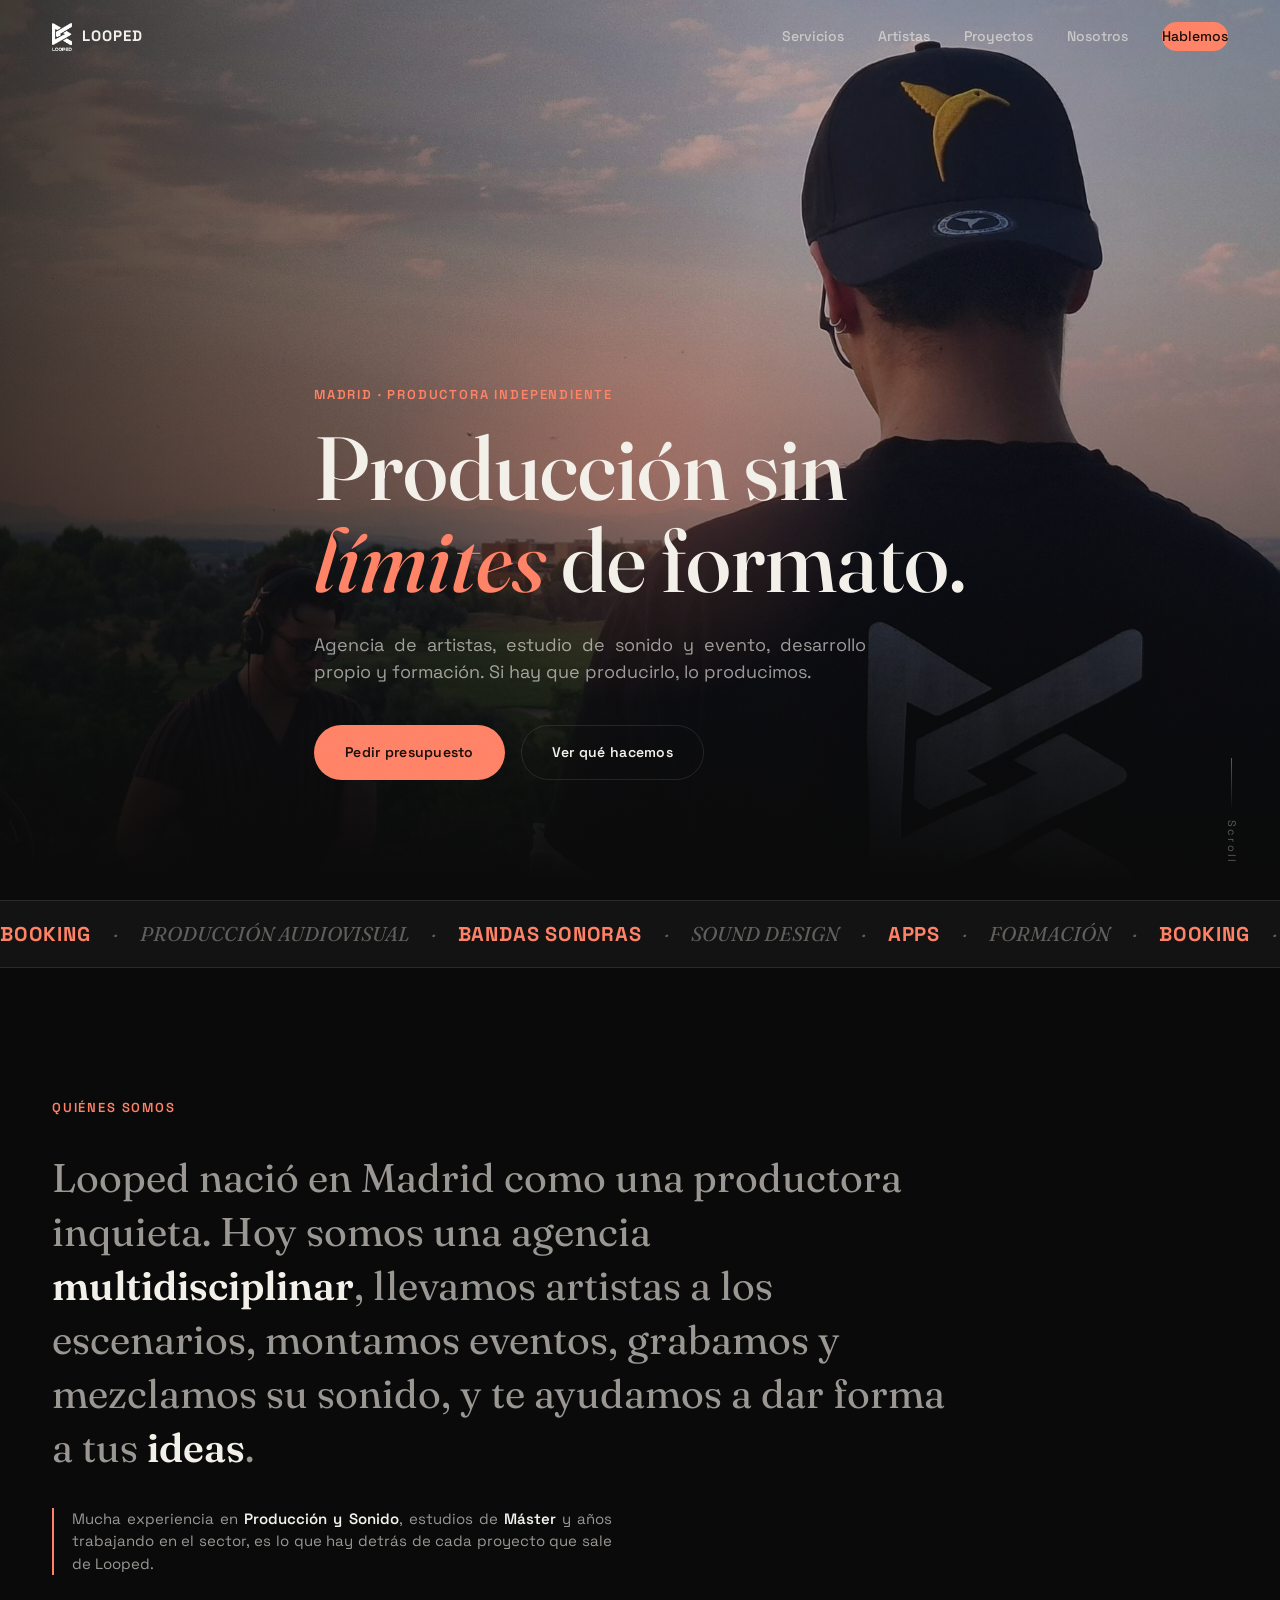
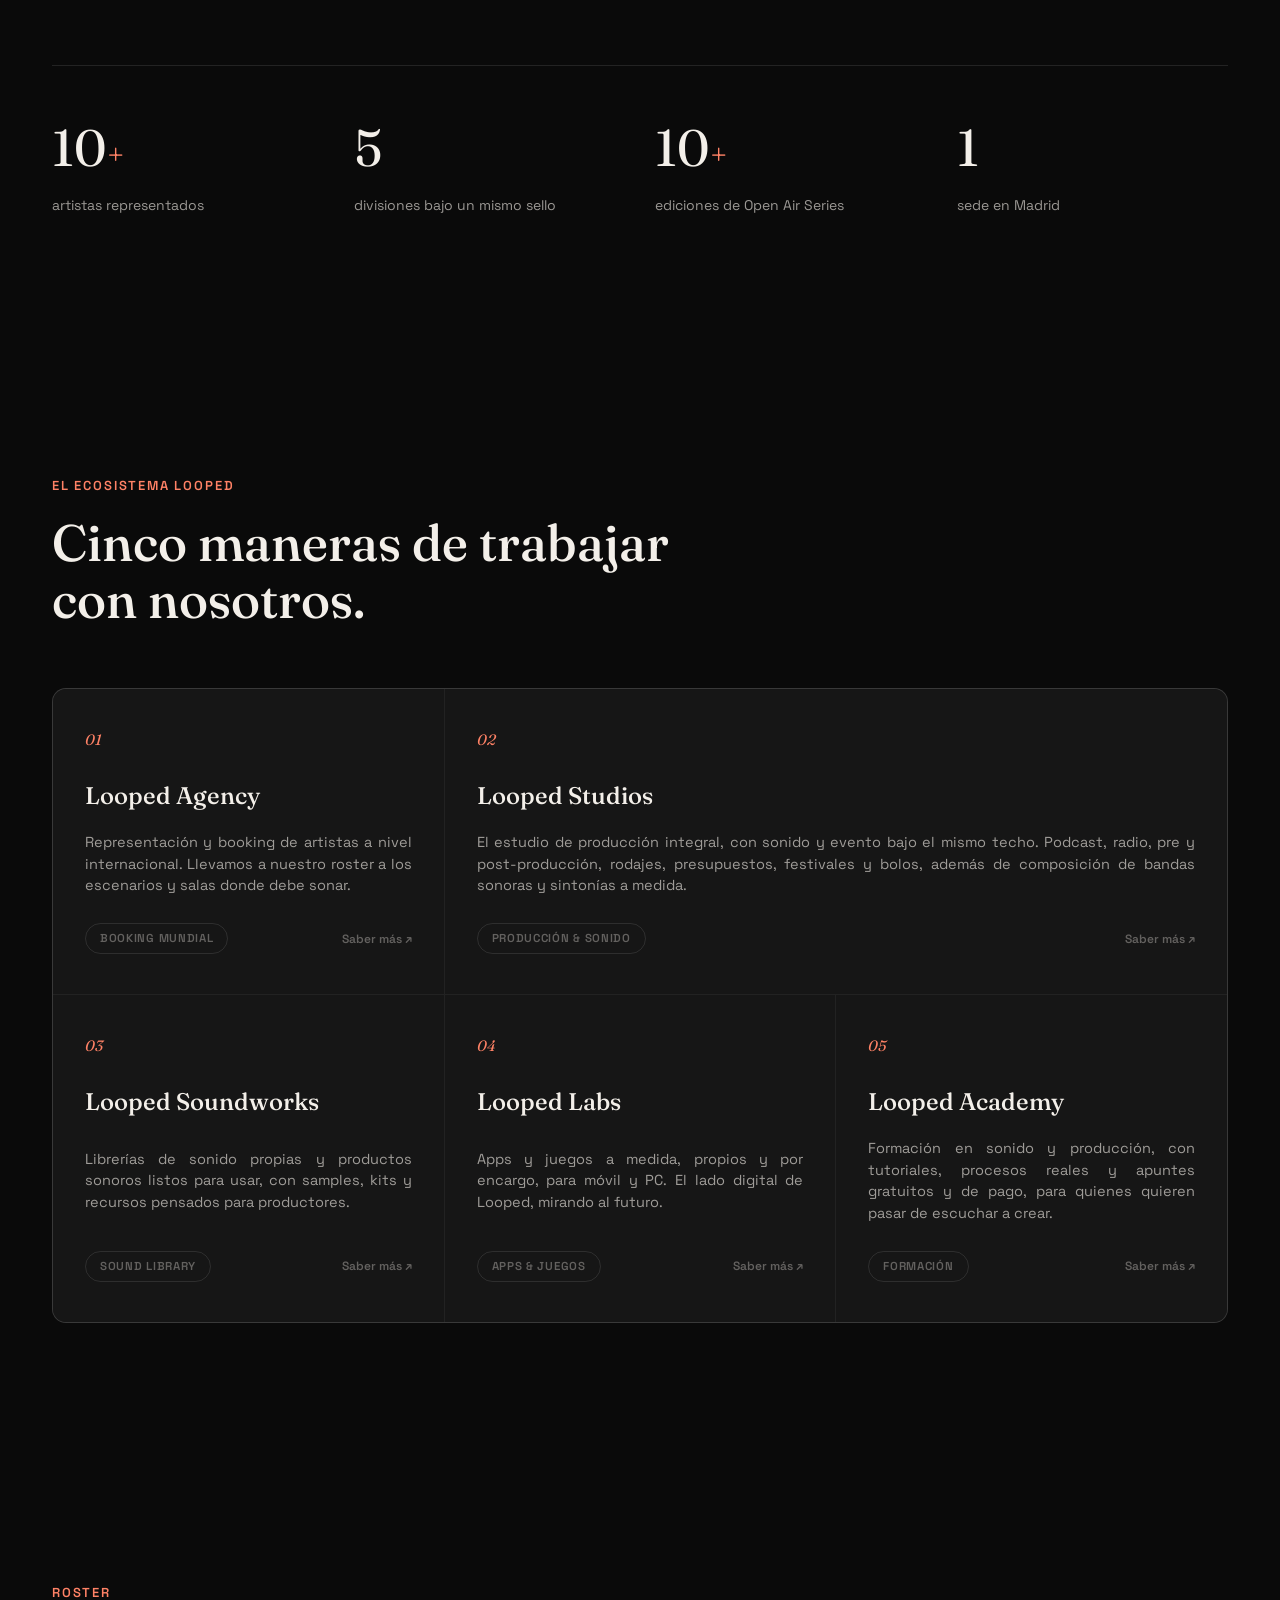
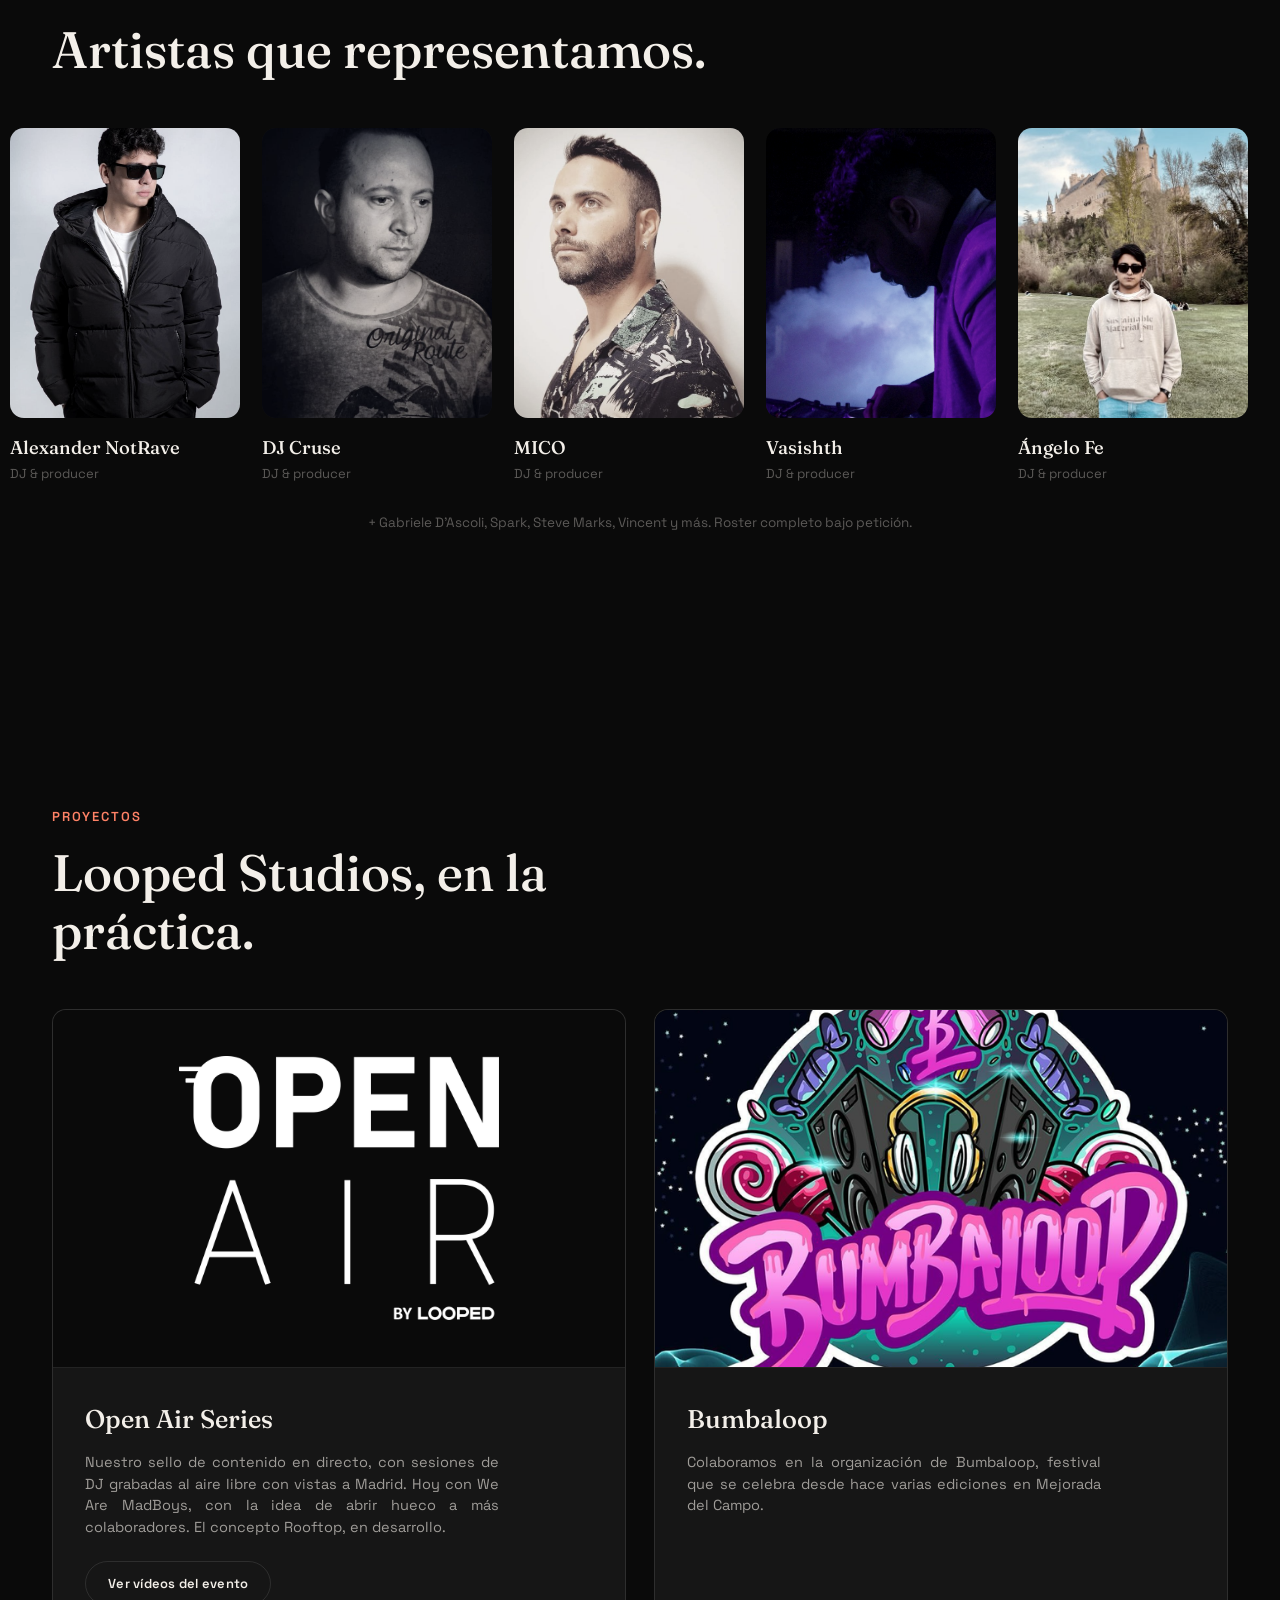
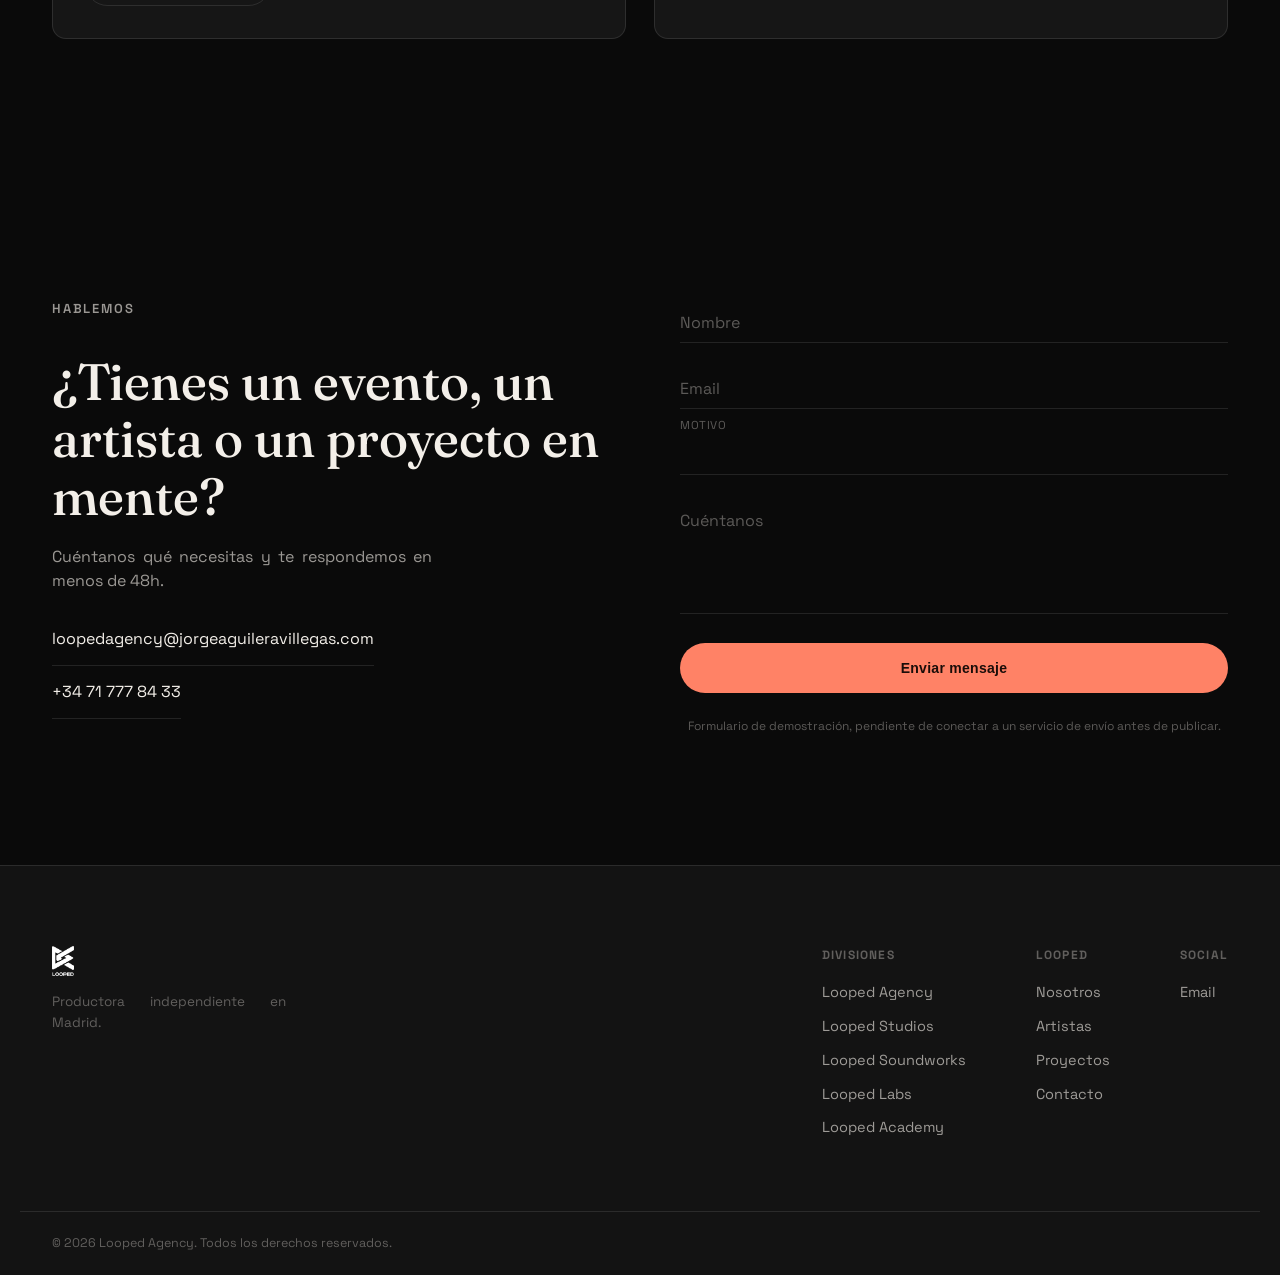
==== commit bfaf6fd2: "Ronda de feedback: copy, tipografía y fix de marquee - Hero: "apps propias" -> "desarrollo propio" -" ====
--- a/index.html
+++ b/index.html
@@ -3,8 +3,8 @@
 <head>
 <meta charset="UTF-8">
 <meta name="viewport" content="width=device-width, initial-scale=1.0">
-<title>Looped — Producción sin límites de formato</title>
-<meta name="description" content="Looped es una productora de Madrid: agencia de artistas, estudio de producción audiovisual y sonido, librería sonora propia, apps y juegos, y formación. Todo bajo un mismo sello.">
+<title>Looped | Producción sin límites de formato</title>
+<meta name="description" content="Looped es una productora de Madrid, agencia de artistas, estudio de producción audiovisual y sonido, librería sonora propia, apps y juegos, y formación. Todo bajo un mismo sello.">
 <link rel="preconnect" href="https://fonts.googleapis.com">
 <link rel="preconnect" href="https://fonts.gstatic.com" crossorigin>
 <link href="https://fonts.googleapis.com/css2?family=Fraunces:ital,opsz,wght@0,9..144,300;0,9..144,500;0,9..144,600;1,9..144,500&family=Space+Grotesk:wght@400;500;600;700&display=swap" rel="stylesheet">
@@ -48,7 +48,7 @@
         <span class="reveal reveal-1">Producción sin</span>
         <span class="reveal reveal-2"><em>límites</em> de formato.</span>
       </h1>
-      <p class="hero-sub reveal reveal-3">Agencia de artistas, estudio de sonido y evento, apps propias y formación. Si hay que producirlo, lo producimos.</p>
+      <p class="hero-sub reveal reveal-3">Agencia de artistas, estudio de sonido y evento, desarrollo propio y formación. Si hay que producirlo, lo producimos.</p>
       <div class="hero-actions reveal reveal-4">
         <a href="#contacto" class="btn btn-primary"><span>Pedir presupuesto</span></a>
         <a href="#servicios" class="btn btn-ghost"><span>Ver qué hacemos</span></a>
@@ -69,6 +69,12 @@
       <span>BOOKING</span><span>·</span><span>PRODUCCIÓN AUDIOVISUAL</span><span>·</span>
       <span>BANDAS SONORAS</span><span>·</span><span>SOUND DESIGN</span><span>·</span>
       <span>APPS</span><span>·</span><span>FORMACIÓN</span><span>·</span>
+      <span>BOOKING</span><span>·</span><span>PRODUCCIÓN AUDIOVISUAL</span><span>·</span>
+      <span>BANDAS SONORAS</span><span>·</span><span>SOUND DESIGN</span><span>·</span>
+      <span>APPS</span><span>·</span><span>FORMACIÓN</span><span>·</span>
+      <span>BOOKING</span><span>·</span><span>PRODUCCIÓN AUDIOVISUAL</span><span>·</span>
+      <span>BANDAS SONORAS</span><span>·</span><span>SOUND DESIGN</span><span>·</span>
+      <span>APPS</span><span>·</span><span>FORMACIÓN</span><span>·</span>
     </div>
   </div>
 
@@ -79,7 +85,7 @@
         <p class="section-label reveal">Quiénes somos</p>
         <h2 class="manifesto-text reveal">
           Looped nació en Madrid como una productora inquieta. Hoy somos una agencia
-          <strong>multidisciplinar</strong>: llevamos artistas a los escenarios, montamos eventos,
+          <strong>multidisciplinar</strong>, llevamos artistas a los escenarios, montamos eventos,
           grabamos y mezclamos su sonido, y te ayudamos a dar forma a tus <strong>ideas</strong>.
         </h2>
         <p class="manifesto-credential reveal">
@@ -102,7 +108,7 @@
         </div>
         <div class="stat reveal">
           <span class="stat-number" data-count="1">0</span>
-          <p>base: Madrid</p>
+          <p>sede en Madrid</p>
         </div>
       </div>
     </div>
@@ -121,7 +127,7 @@
             <span class="service-index">01</span>
             <h3>Looped Agency</h3>
           </div>
-          <p>Representación y booking de artistas a nivel internacional: llevamos a nuestro roster a los escenarios y salas donde deben sonar.</p>
+          <p>Representación y booking de artistas a nivel internacional. Llevamos a nuestro roster a los escenarios y salas donde debe sonar.</p>
           <div class="service-foot">
             <span class="service-tag">Booking mundial</span>
             <span class="service-more">Saber más ↗</span>
@@ -133,7 +139,7 @@
             <span class="service-index">02</span>
             <h3>Looped Studios</h3>
           </div>
-          <p>El estudio de producción integral: sonido y evento bajo el mismo techo. Podcast, radio, pre y post-producción, rodajes, presupuestos, festivales y bolos — y composición de bandas sonoras y sintonías a medida.</p>
+          <p>El estudio de producción integral, con sonido y evento bajo el mismo techo. Podcast, radio, pre y post-producción, rodajes, presupuestos, festivales y bolos, además de composición de bandas sonoras y sintonías a medida.</p>
           <div class="service-foot">
             <span class="service-tag">Producción &amp; sonido</span>
             <span class="service-more">Saber más ↗</span>
@@ -145,7 +151,7 @@
             <span class="service-index">03</span>
             <h3>Looped Soundworks</h3>
           </div>
-          <p>Librerías de sonido propias y productos sonoros listos para usar: samples, kits y recursos pensados para productores.</p>
+          <p>Librerías de sonido propias y productos sonoros listos para usar, con samples, kits y recursos pensados para productores.</p>
           <div class="service-foot">
             <span class="service-tag">Sound library</span>
             <span class="service-more">Saber más ↗</span>
@@ -169,7 +175,7 @@
             <span class="service-index">05</span>
             <h3>Looped Academy</h3>
           </div>
-          <p>Formación en sonido y producción: tutoriales, procesos reales y apuntes — gratuitos y de pago — para quienes quieren pasar de escuchar a crear.</p>
+          <p>Formación en sonido y producción, con tutoriales, procesos reales y apuntes gratuitos y de pago, para quienes quieren pasar de escuchar a crear.</p>
           <div class="service-foot">
             <span class="service-tag">Formación</span>
             <span class="service-more">Saber más ↗</span>
@@ -231,7 +237,7 @@
         </div>
         <div class="project-copy">
           <h3>Open Air Series</h3>
-          <p>Nuestro sello de contenido en directo: sesiones de DJ grabadas al aire libre con vistas a Madrid. Hoy con We Are MadBoys, con la idea de abrir hueco a más colaboradores. El concepto Rooftop, en desarrollo.</p>
+          <p>Nuestro sello de contenido en directo, con sesiones de DJ grabadas al aire libre con vistas a Madrid. Hoy con We Are MadBoys, con la idea de abrir hueco a más colaboradores. El concepto Rooftop, en desarrollo.</p>
           <a href="https://www.youtube.com/@WeAreMadBoys/videos" target="_blank" rel="noopener" class="btn btn-ghost btn-small"><span>Ver vídeos del evento</span></a>
         </div>
       </article>
@@ -288,7 +294,7 @@
           <label for="f-mensaje">Cuéntanos</label>
         </div>
         <button type="submit" class="btn btn-primary btn-full"><span>Enviar mensaje</span></button>
-        <p class="form-note">Formulario de demostración — hay que conectarlo a un servicio de envío antes de publicar.</p>
+        <p class="form-note">Formulario de demostración, pendiente de conectar a un servicio de envío antes de publicar.</p>
       </form>
     </div>
   </section>
@@ -299,7 +305,7 @@
   <div class="wrap footer-inner">
     <div class="footer-brand">
       <img src="assets/img/logo-blanco.png" alt="Looped">
-      <p>Productora independiente — Madrid.</p>
+      <p>Productora independiente en Madrid.</p>
     </div>
     <div class="footer-cols">
       <div>
--- a/css/style.css
+++ b/css/style.css
@@ -35,6 +35,7 @@
   -webkit-font-smoothing:antialiased;
   overflow-x:hidden;
 }
+p{ text-align:justify; text-justify:inter-word; }
 img{ max-width:100%; display:block; }
 a{ color:inherit; text-decoration:none; }
 ul{ list-style:none; margin:0; padding:0; }
@@ -167,7 +168,7 @@
   font-family:var(--font-display); font-style:italic; font-size:20px; color:var(--fg-faint);
 }
 .marquee-track span:nth-child(4n+1){ color:var(--accent); font-style:normal; font-family:var(--font-sans); font-weight:700; letter-spacing:.04em; }
-@keyframes marquee{ from{ transform:translateX(0); } to{ transform:translateX(-50%); } }
+@keyframes marquee{ from{ transform:translateX(0); } to{ transform:translateX(-25%); } }
 
 /* ============ sections generic ============ */
 .section{ padding:130px 0; }
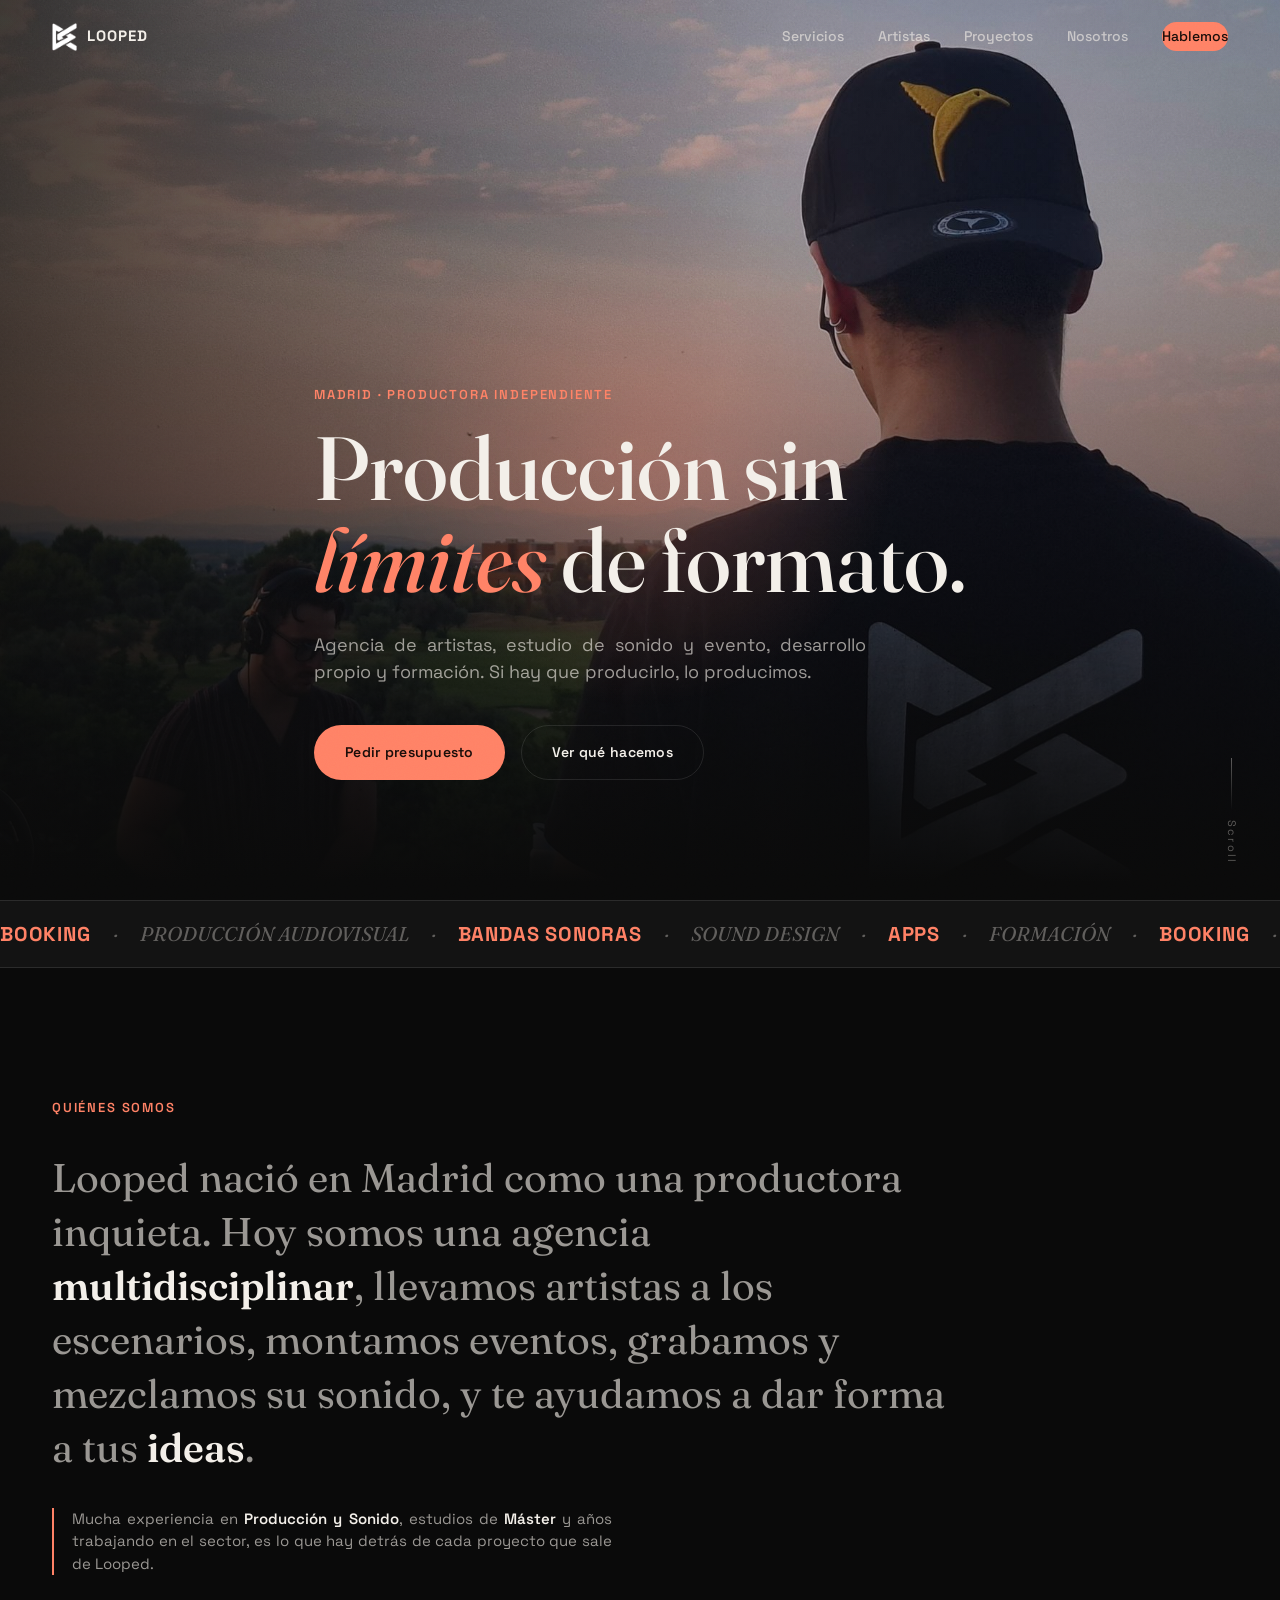
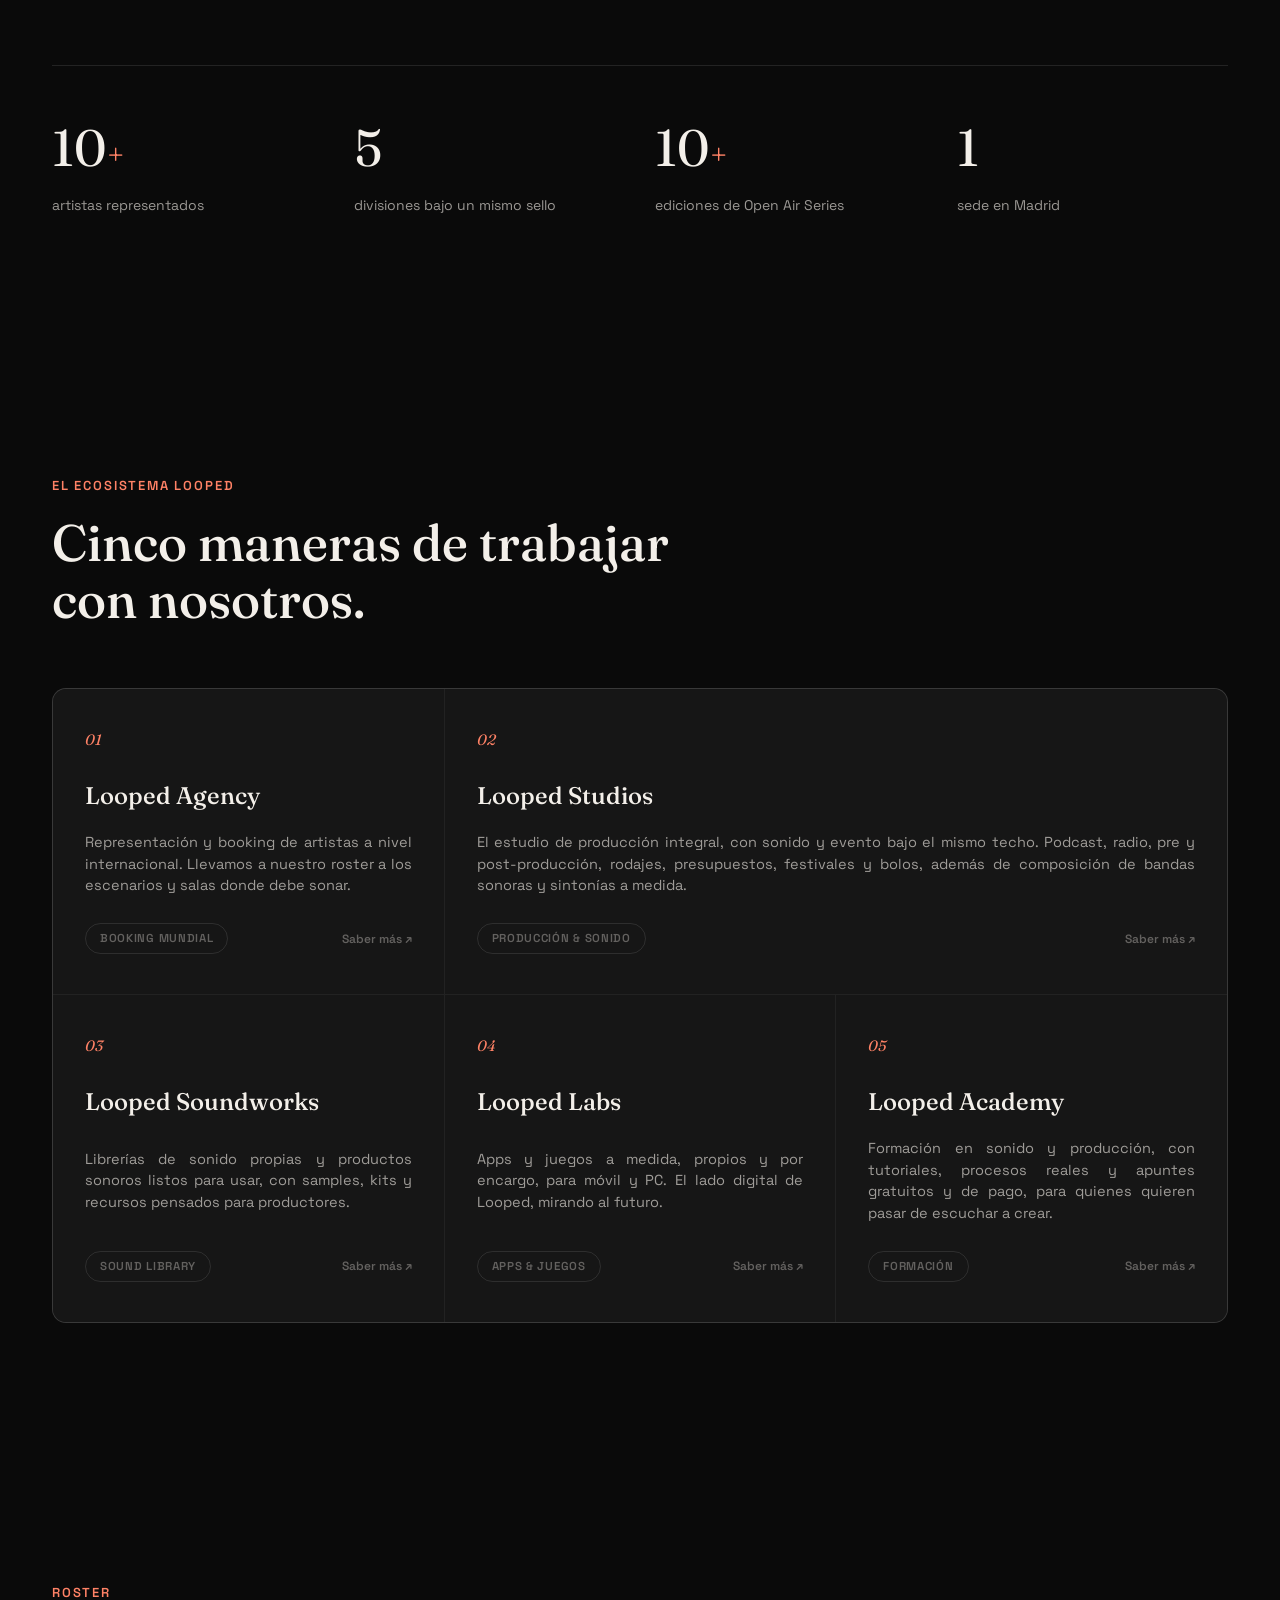
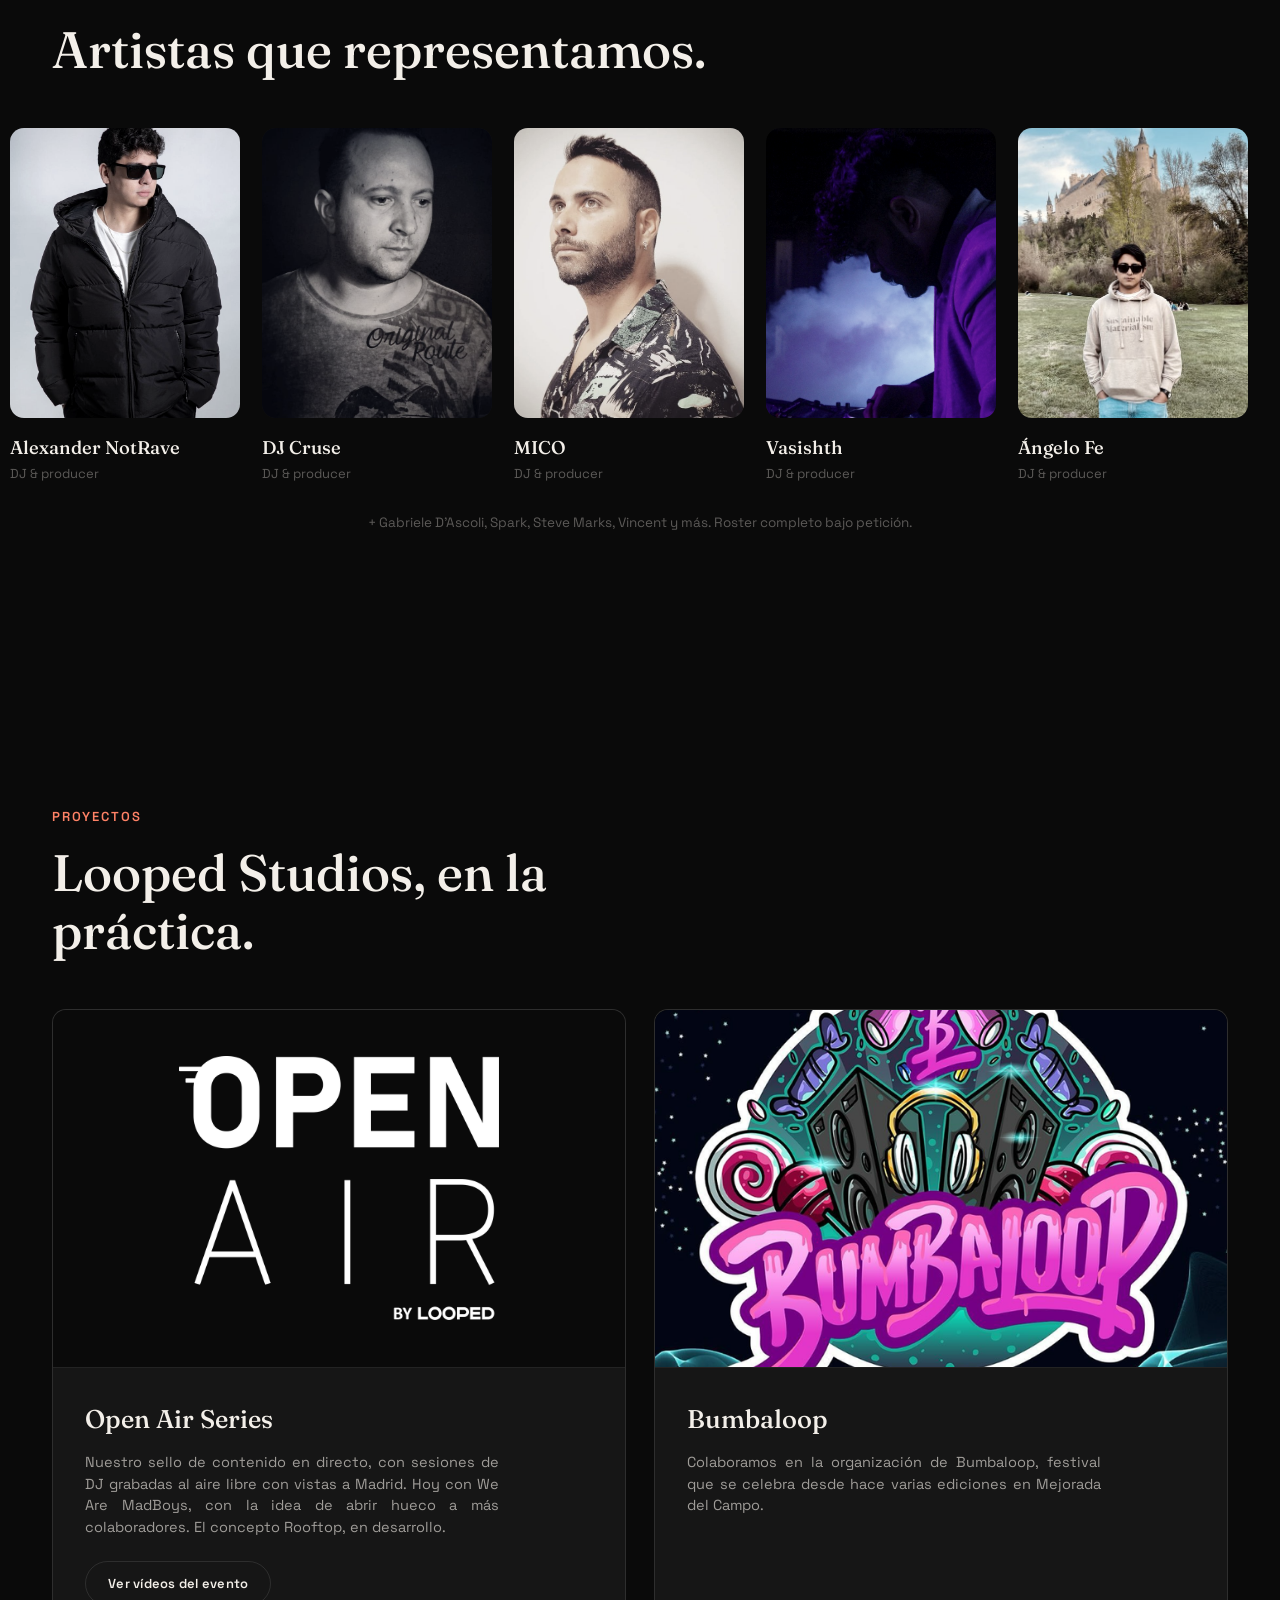
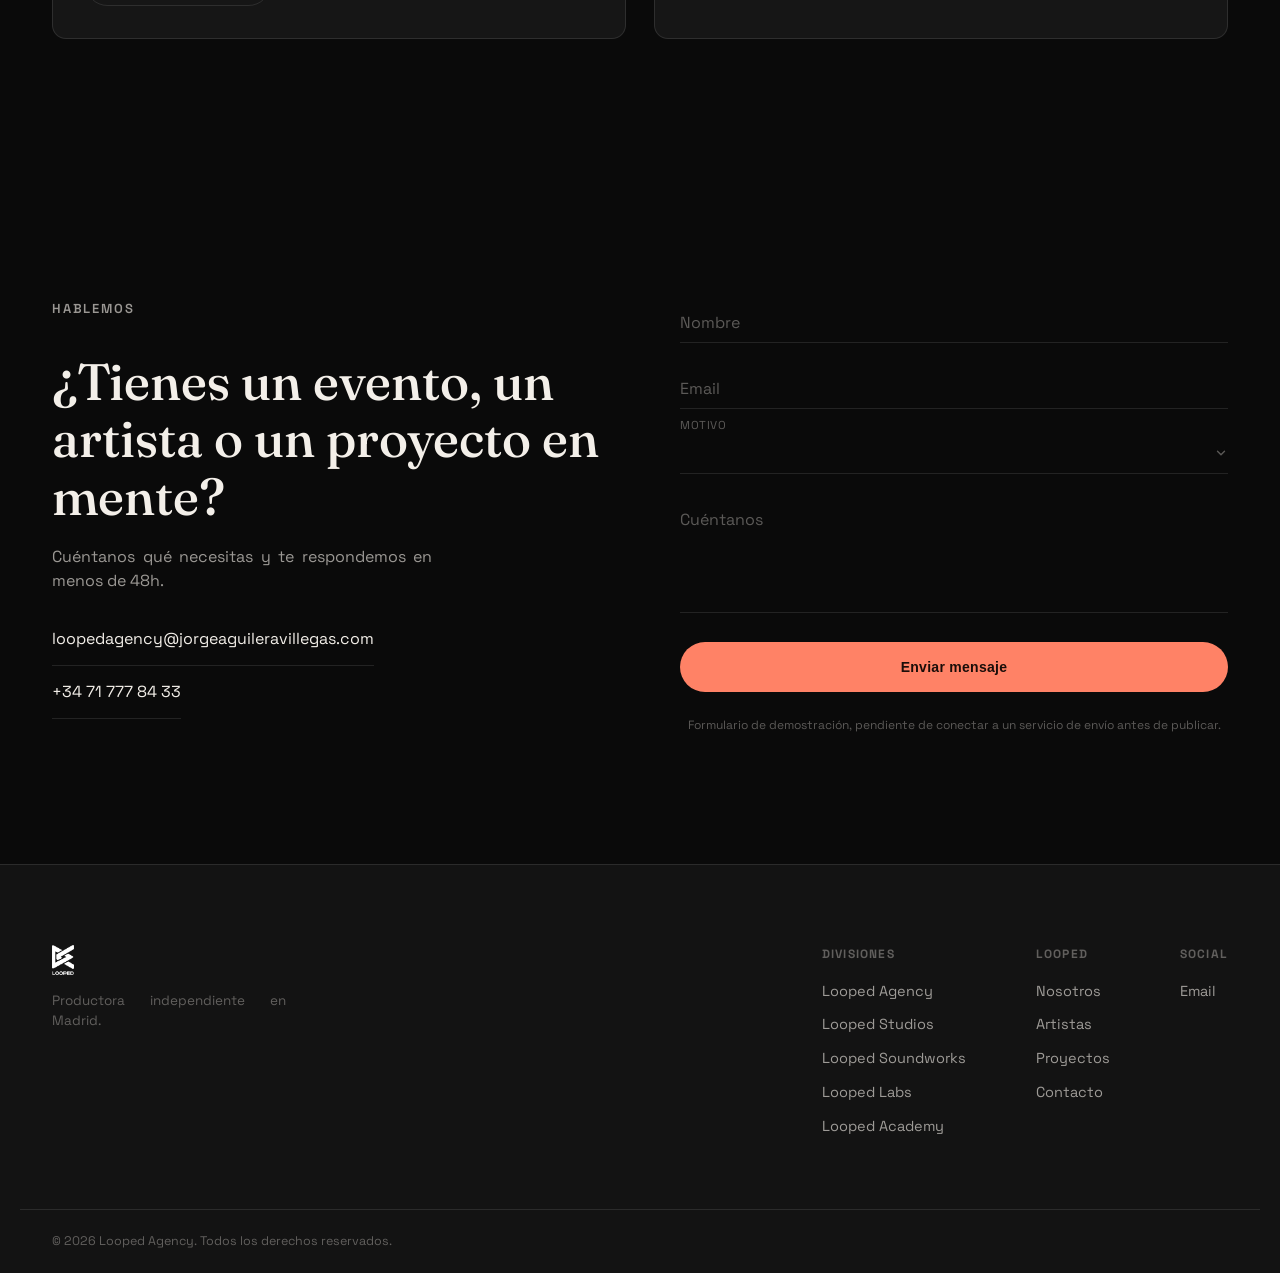
==== commit 98028fb6: "Rediseña el desplegable de Motivo y usa el isotipo suelto en el header El select nativo de Motivo se" ====
--- a/index.html
+++ b/index.html
@@ -18,7 +18,7 @@
 <header class="site-header" id="siteHeader">
   <div class="wrap header-inner">
     <a href="#top" class="brand">
-      <img src="assets/img/logo-blanco.png" alt="Looped" class="brand-mark">
+      <img src="assets/img/logo-mark.png" alt="Looped" class="brand-mark">
       <span class="brand-word">LOOPED</span>
     </a>
     <nav class="main-nav" id="mainNav">
--- a/css/style.css
+++ b/css/style.css
@@ -275,9 +275,8 @@
   color:var(--fg); font-family:var(--font-sans); font-size:16px; padding:12px 0 10px;
   outline:none; transition:border-color .25s var(--ease); resize:none;
 }
-.field select{ appearance:none; cursor:pointer; }
 .field textarea{ padding-top:22px; }
-.field input:focus, .field select:focus, .field textarea:focus{ border-color:var(--accent); }
+.field input:focus, .field textarea:focus{ border-color:var(--accent); }
 .field label{
   position:absolute; left:0; top:12px; color:var(--fg-faint); font-size:16px; pointer-events:none;
   transition:.2s var(--ease);
@@ -286,8 +285,42 @@
 .field textarea:focus + label, .field textarea:not(:placeholder-shown) + label{
   top:-14px; font-size:11.5px; letter-spacing:.05em; text-transform:uppercase; color:var(--accent);
 }
-.field .label-select{ top:-14px; font-size:11.5px; letter-spacing:.05em; text-transform:uppercase; color:var(--fg-faint); }
+.field .label-select{ top:-14px; font-size:11.5px; letter-spacing:.05em; text-transform:uppercase; color:var(--fg-faint); pointer-events:auto; }
+.field.select-focus .label-select{ color:var(--accent); }
 .form-note{ font-size:12px; color:var(--fg-faint); text-align:center; margin:2px 0 0; }
+
+/* custom select (native <select> kept for form semantics, hidden and overlaid) */
+.select-shell{ position:relative; }
+.select-native{
+  position:absolute; inset:0; width:100%; height:100%; margin:0; padding:0;
+  opacity:0; pointer-events:none; border:none; background:transparent; appearance:none;
+}
+.select-trigger{
+  width:100%; display:flex; align-items:center; justify-content:space-between; gap:10px;
+  background:transparent; border:none; border-bottom:1px solid var(--line);
+  color:var(--fg); font-family:var(--font-sans); font-size:16px; padding:12px 0 10px;
+  cursor:pointer; text-align:left; transition:border-color .25s var(--ease);
+}
+.select-trigger.open{ border-color:var(--accent); }
+.select-trigger-text{ min-height:1.2em; }
+.select-trigger-text:empty::before{ content:''; }
+.select-chevron{ color:var(--fg-faint); flex:none; transition:transform .25s var(--ease); }
+.select-trigger.open .select-chevron{ transform:rotate(180deg); color:var(--accent); }
+.select-panel{
+  position:absolute; left:0; right:0; top:calc(100% + 8px); z-index:20;
+  background:var(--bg-card); border:1px solid var(--line); border-radius:10px;
+  padding:6px; margin:0; list-style:none; max-height:280px; overflow-y:auto;
+  opacity:0; visibility:hidden; transform:translateY(-6px);
+  transition:opacity .2s var(--ease), transform .2s var(--ease), visibility .2s;
+  box-shadow:0 20px 44px rgba(0,0,0,.5);
+}
+.select-panel.open{ opacity:1; visibility:visible; transform:translateY(0); }
+.select-panel li{
+  padding:11px 12px; border-radius:6px; font-size:14.5px; line-height:1.35;
+  color:var(--fg-dim); cursor:pointer; transition:background .18s var(--ease), color .18s var(--ease);
+}
+.select-panel li.active, .select-panel li:hover{ background:color-mix(in srgb, var(--accent) 16%, transparent); color:var(--fg); }
+.select-panel li.selected{ color:var(--accent); }
 
 /* sub-page hero (no photo) */
 .subhero{ padding:190px 0 70px; border-bottom:1px solid var(--line); }
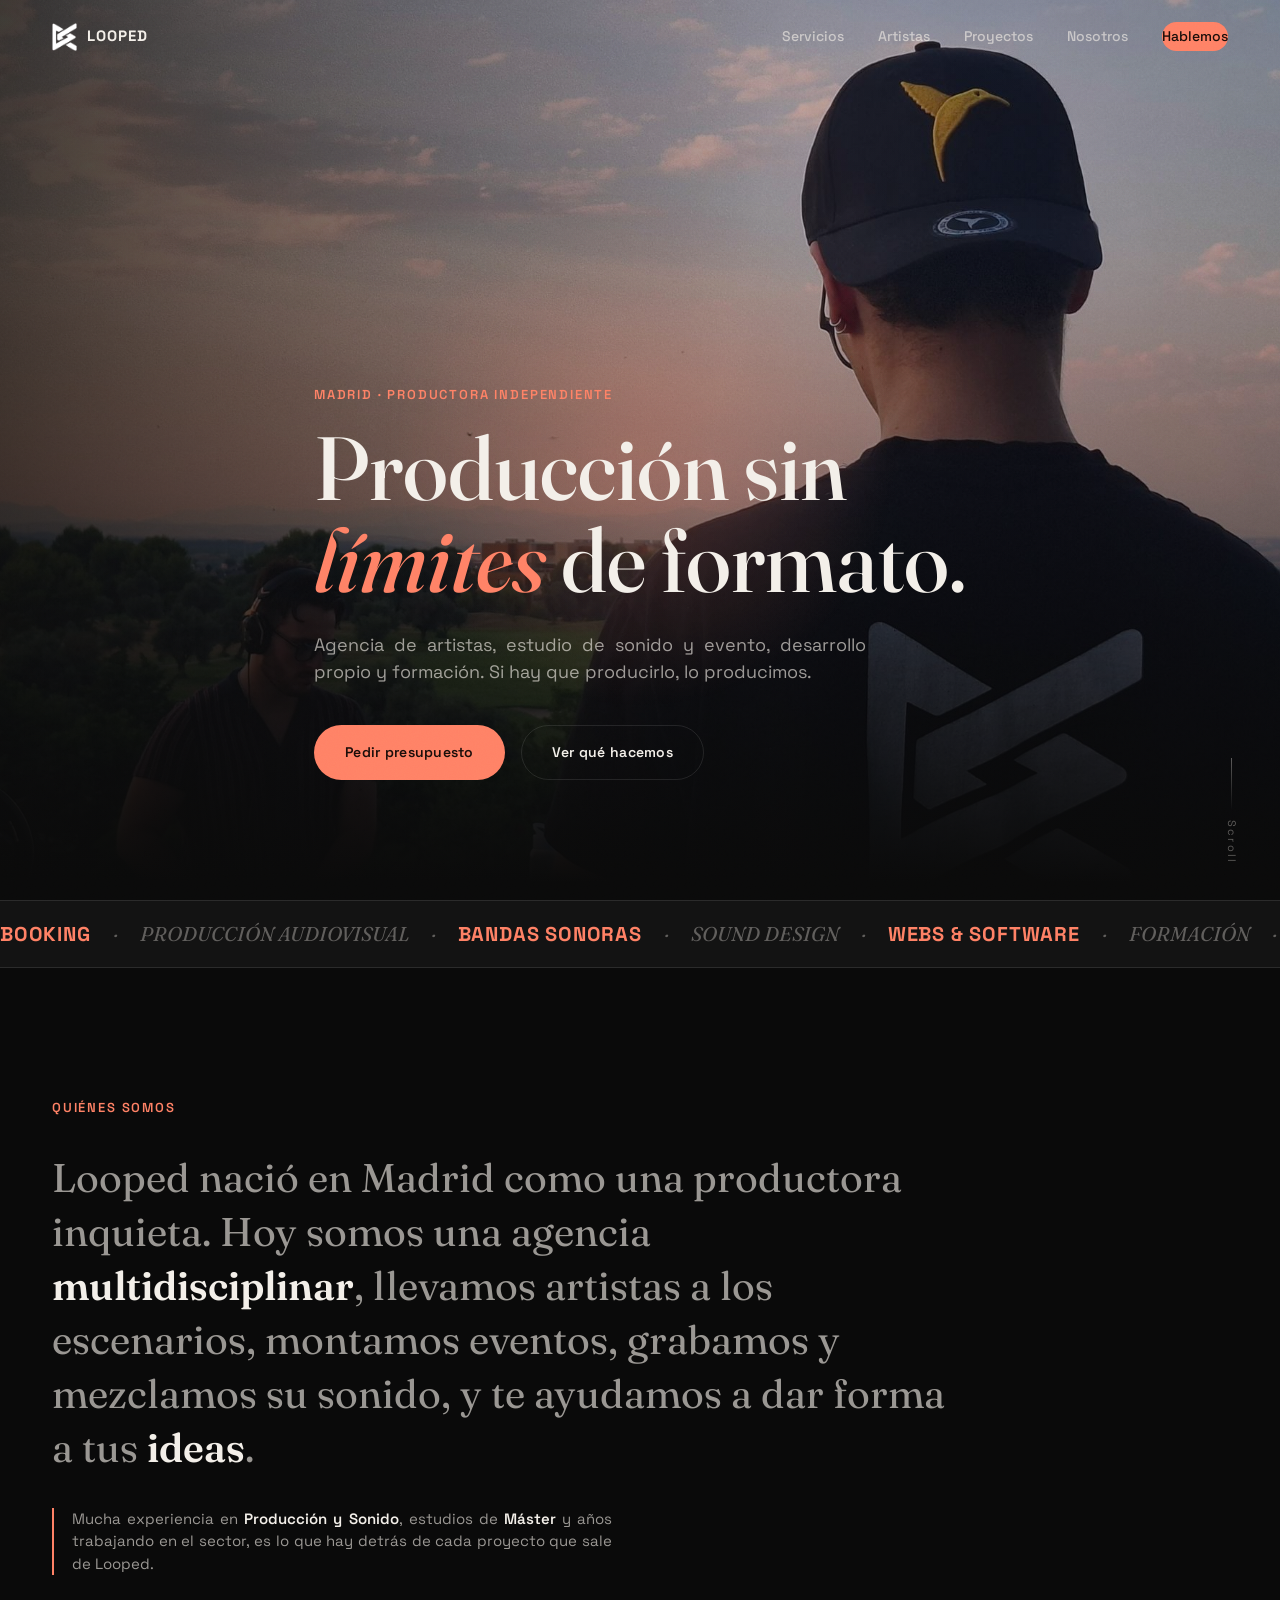
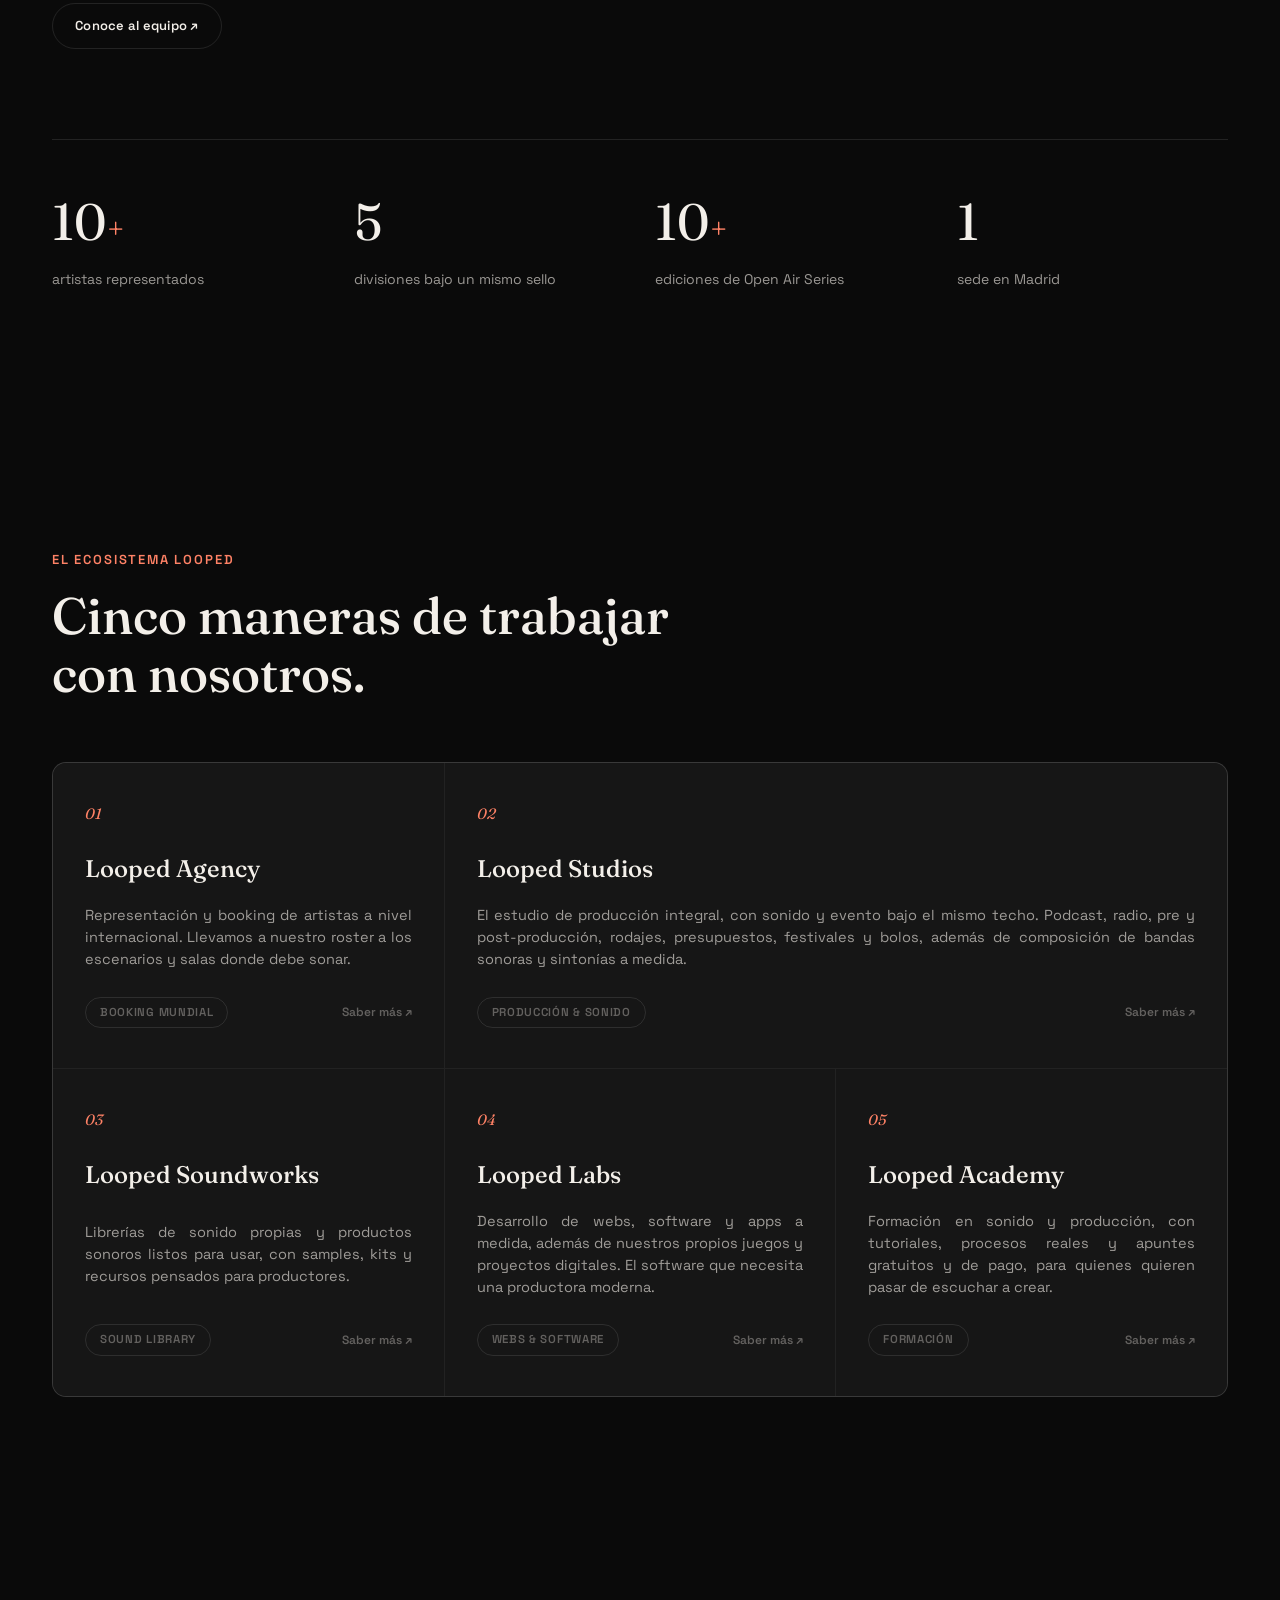
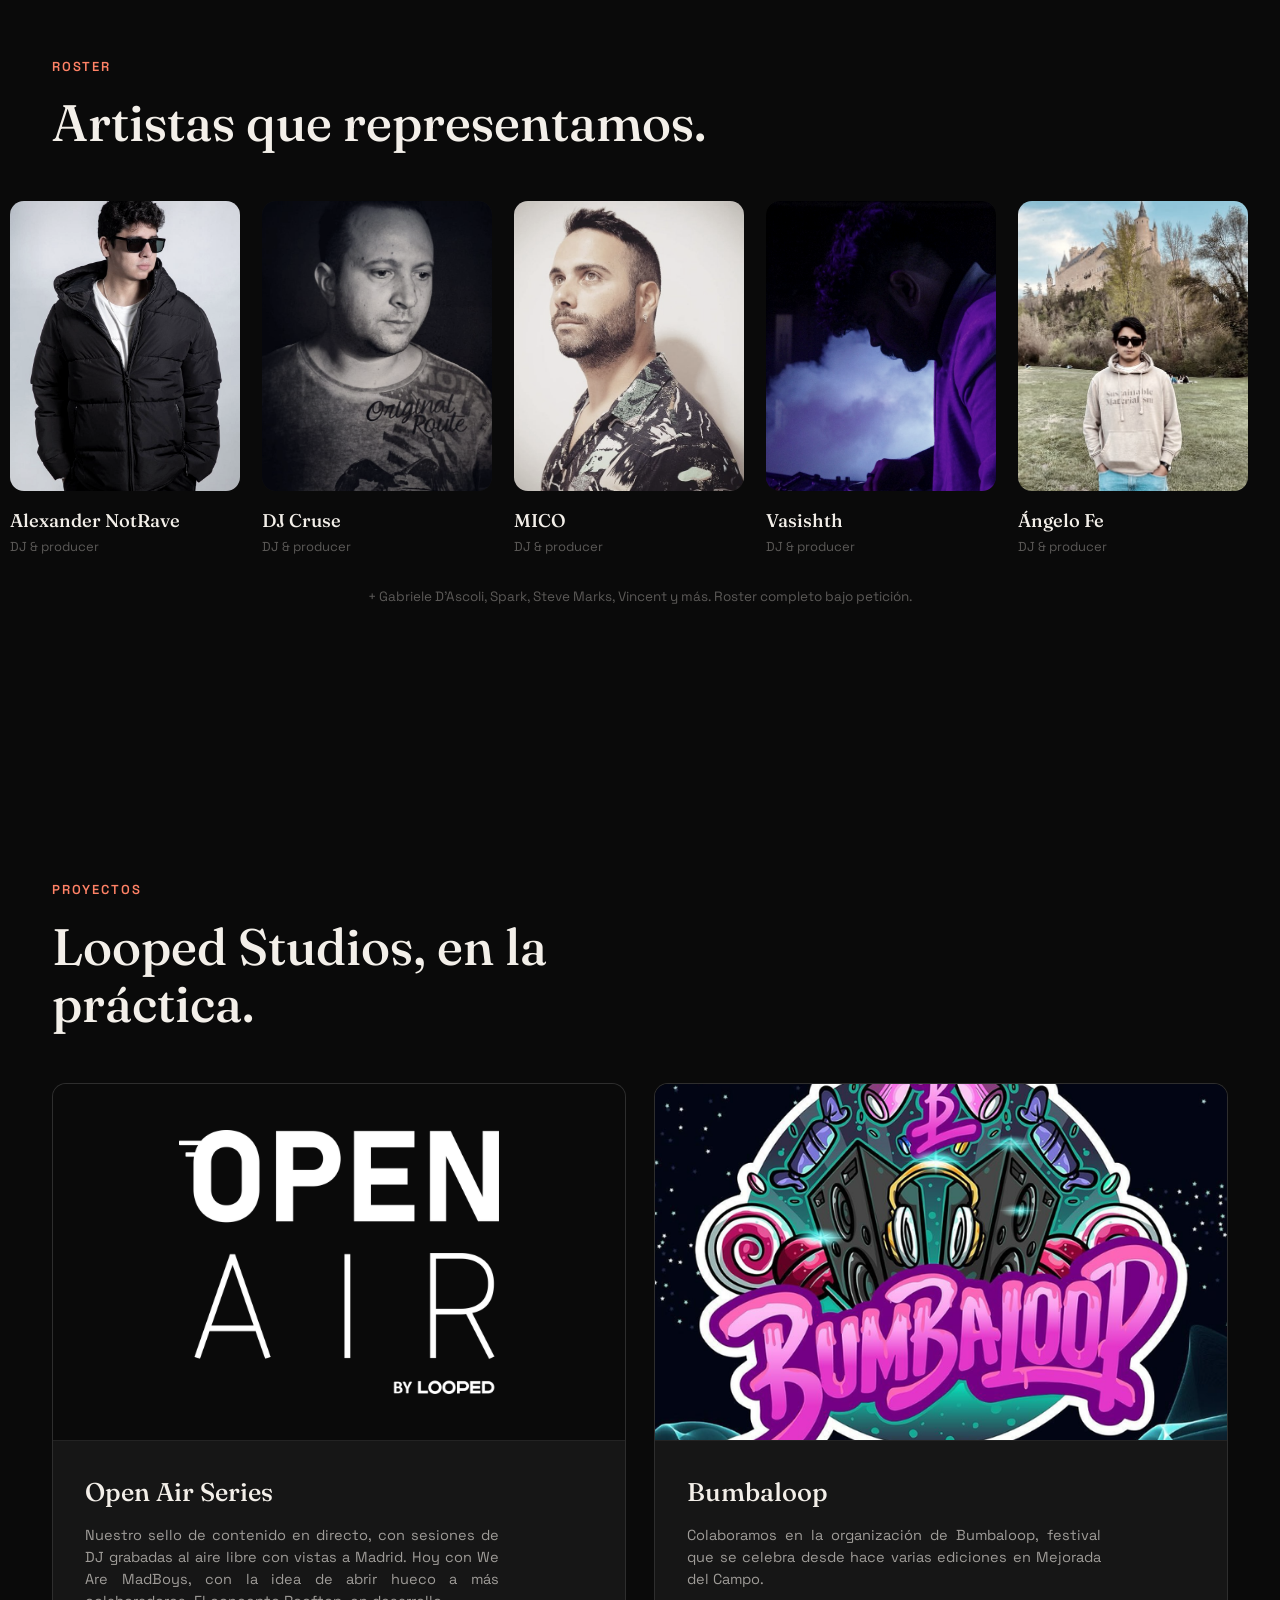
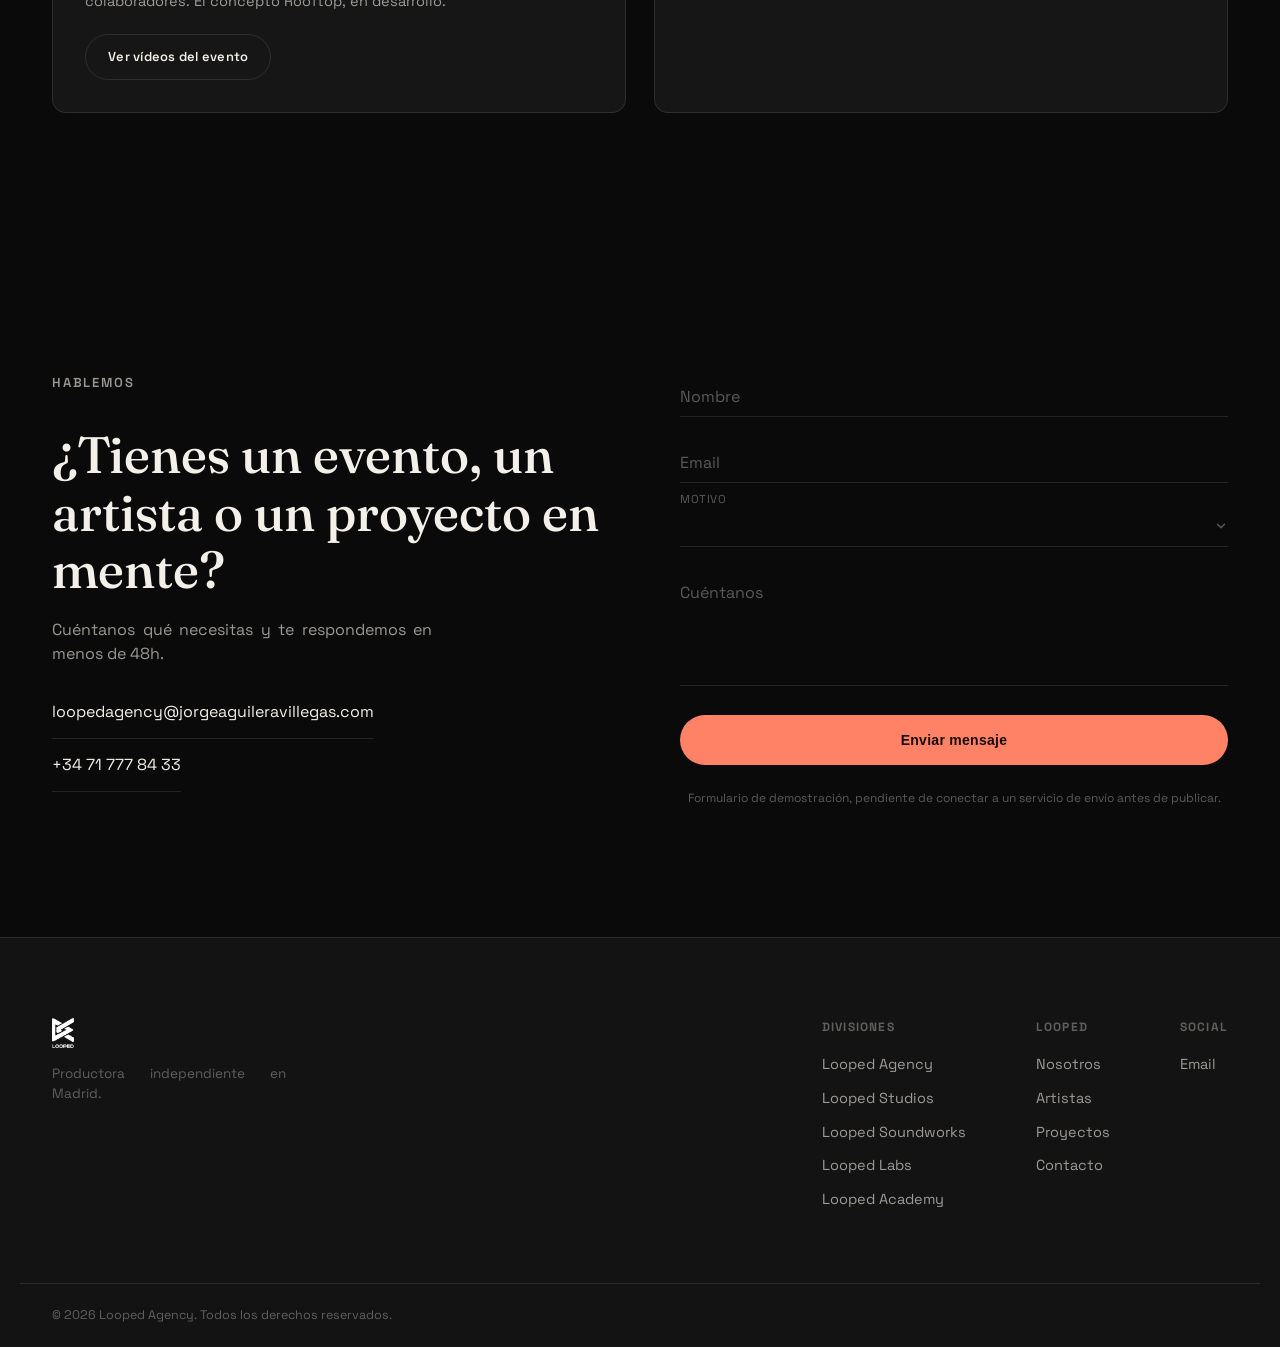
==== commit 730db0f7: "Reposiciona Looped Labs como desarrollo de webs/software y añade página Nosotros con equipo Inspirad" ====
--- a/index.html
+++ b/index.html
@@ -4,7 +4,7 @@
 <meta charset="UTF-8">
 <meta name="viewport" content="width=device-width, initial-scale=1.0">
 <title>Looped | Producción sin límites de formato</title>
-<meta name="description" content="Looped es una productora de Madrid, agencia de artistas, estudio de producción audiovisual y sonido, librería sonora propia, apps y juegos, y formación. Todo bajo un mismo sello.">
+<meta name="description" content="Looped es una productora de Madrid, agencia de artistas, estudio de producción audiovisual y sonido, librería sonora propia, desarrollo de webs y software, y formación. Todo bajo un mismo sello.">
 <link rel="preconnect" href="https://fonts.googleapis.com">
 <link rel="preconnect" href="https://fonts.gstatic.com" crossorigin>
 <link href="https://fonts.googleapis.com/css2?family=Fraunces:ital,opsz,wght@0,9..144,300;0,9..144,500;0,9..144,600;1,9..144,500&family=Space+Grotesk:wght@400;500;600;700&display=swap" rel="stylesheet">
@@ -25,7 +25,7 @@
       <a href="#servicios">Servicios</a>
       <a href="#artistas">Artistas</a>
       <a href="#proyectos">Proyectos</a>
-      <a href="#nosotros">Nosotros</a>
+      <a href="nosotros.html">Nosotros</a>
       <a href="#contacto" class="nav-cta">Hablemos</a>
     </nav>
     <button class="burger" id="burger" aria-label="Abrir menú">
@@ -65,16 +65,16 @@
     <div class="marquee-track">
       <span>BOOKING</span><span>·</span><span>PRODUCCIÓN AUDIOVISUAL</span><span>·</span>
       <span>BANDAS SONORAS</span><span>·</span><span>SOUND DESIGN</span><span>·</span>
-      <span>APPS</span><span>·</span><span>FORMACIÓN</span><span>·</span>
+      <span>WEBS &amp; SOFTWARE</span><span>·</span><span>FORMACIÓN</span><span>·</span>
       <span>BOOKING</span><span>·</span><span>PRODUCCIÓN AUDIOVISUAL</span><span>·</span>
       <span>BANDAS SONORAS</span><span>·</span><span>SOUND DESIGN</span><span>·</span>
-      <span>APPS</span><span>·</span><span>FORMACIÓN</span><span>·</span>
+      <span>WEBS &amp; SOFTWARE</span><span>·</span><span>FORMACIÓN</span><span>·</span>
       <span>BOOKING</span><span>·</span><span>PRODUCCIÓN AUDIOVISUAL</span><span>·</span>
       <span>BANDAS SONORAS</span><span>·</span><span>SOUND DESIGN</span><span>·</span>
-      <span>APPS</span><span>·</span><span>FORMACIÓN</span><span>·</span>
+      <span>WEBS &amp; SOFTWARE</span><span>·</span><span>FORMACIÓN</span><span>·</span>
       <span>BOOKING</span><span>·</span><span>PRODUCCIÓN AUDIOVISUAL</span><span>·</span>
       <span>BANDAS SONORAS</span><span>·</span><span>SOUND DESIGN</span><span>·</span>
-      <span>APPS</span><span>·</span><span>FORMACIÓN</span><span>·</span>
+      <span>WEBS &amp; SOFTWARE</span><span>·</span><span>FORMACIÓN</span><span>·</span>
     </div>
   </div>
 
@@ -92,6 +92,7 @@
           Mucha experiencia en <strong>Producción y Sonido</strong>, estudios de <strong>Máster</strong>
           y años trabajando en el sector, es lo que hay detrás de cada proyecto que sale de Looped.
         </p>
+        <a href="nosotros.html" class="btn btn-ghost btn-small reveal" style="margin-top:28px;"><span>Conoce al equipo ↗</span></a>
       </div>
       <div class="stats-row">
         <div class="stat reveal">
@@ -163,9 +164,9 @@
             <span class="service-index">04</span>
             <h3>Looped Labs</h3>
           </div>
-          <p>Apps y juegos a medida, propios y por encargo, para móvil y PC. El lado digital de Looped, mirando al futuro.</p>
-          <div class="service-foot">
-            <span class="service-tag">Apps &amp; juegos</span>
+          <p>Desarrollo de webs, software y apps a medida, además de nuestros propios juegos y proyectos digitales. El software que necesita una productora moderna.</p>
+          <div class="service-foot">
+            <span class="service-tag">Webs &amp; software</span>
             <span class="service-more">Saber más ↗</span>
           </div>
         </a>
@@ -318,7 +319,7 @@
       </div>
       <div>
         <h4>Looped</h4>
-        <a href="#nosotros">Nosotros</a>
+        <a href="nosotros.html">Nosotros</a>
         <a href="#artistas">Artistas</a>
         <a href="#proyectos">Proyectos</a>
         <a href="#contacto">Contacto</a>
--- a/css/style.css
+++ b/css/style.css
@@ -64,15 +64,19 @@
 .site-header{
   position:fixed; top:0; left:0; right:0; z-index:100;
   padding:22px 0;
-  transition:padding .35s var(--ease), background .35s var(--ease), border-color .35s var(--ease);
+  transition:padding .35s var(--ease), border-color .35s var(--ease);
   border-bottom:1px solid transparent;
+}
+.site-header::before{
+  content:''; position:absolute; inset:0; z-index:-1;
+  background:rgba(10,10,10,.72); backdrop-filter:blur(14px);
+  opacity:0; transition:opacity .35s var(--ease);
 }
 .site-header.scrolled{
   padding:14px 0;
-  background:rgba(10,10,10,.72);
-  backdrop-filter:blur(14px);
   border-bottom:1px solid var(--line);
 }
+.site-header.scrolled::before{ opacity:1; }
 .header-inner{ display:flex; align-items:center; justify-content:space-between; }
 .brand{ display:flex; align-items:center; gap:10px; }
 .brand-mark{ height:28px; width:auto; }
@@ -379,6 +383,61 @@
   .subhero{ padding-top:140px; }
 }
 
+/* team / flip cards */
+.team-grid{ display:grid; grid-template-columns:repeat(3,1fr); gap:28px; margin-top:60px; }
+.team-card{ aspect-ratio:3/4; perspective:1400px; }
+.team-card[data-flip]{ cursor:pointer; }
+.team-card-inner{
+  position:relative; width:100%; height:100%; border-radius:var(--radius);
+  transition:transform .6s var(--ease); transform-style:preserve-3d;
+}
+.team-card.flipped .team-card-inner{ transform:rotateY(180deg); }
+.team-card-face{
+  position:absolute; inset:0; backface-visibility:hidden; -webkit-backface-visibility:hidden;
+  border-radius:var(--radius); overflow:hidden; border:1px solid var(--line); background:var(--bg-card);
+}
+.team-card-front img{
+  width:100%; height:100%; object-fit:cover; filter:grayscale(.35) contrast(1.05);
+  transition:filter .5s var(--ease), transform .6s var(--ease);
+}
+.team-card:hover .team-card-front img{ filter:grayscale(0); transform:scale(1.04); }
+.team-card-overlay{
+  position:absolute; inset:0; display:flex; flex-direction:column; justify-content:flex-end; padding:24px;
+  background:linear-gradient(180deg, transparent 45%, rgba(10,10,10,.88) 100%);
+}
+.team-card-role{ font-size:11.5px; font-weight:600; letter-spacing:.08em; text-transform:uppercase; color:var(--accent); margin:0 0 4px; }
+.team-card-overlay h3{ font-family:var(--font-display); font-weight:500; font-size:1.3rem; margin:0; }
+.team-card-hint{
+  position:absolute; top:16px; right:16px; font-size:11px; color:var(--fg-dim);
+  border:1px solid var(--line); border-radius:999px; padding:5px 12px; background:rgba(10,10,10,.5);
+}
+.team-card-back{
+  transform:rotateY(180deg); padding:30px 26px; display:flex; flex-direction:column;
+}
+.team-card-back .team-card-role{ margin-bottom:6px; }
+.team-card-back h3{ font-family:var(--font-display); font-weight:500; font-size:1.25rem; margin:0 0 14px; }
+.team-card-bio{ color:var(--fg-dim); font-size:13.5px; line-height:1.6; margin:0 0 18px; flex:1; }
+.team-card-tags{ display:flex; flex-wrap:wrap; gap:8px; margin-bottom:20px; }
+.team-card-tags span{
+  font-size:10.5px; font-weight:600; letter-spacing:.05em; text-transform:uppercase;
+  color:var(--fg-faint); border:1px solid var(--line); border-radius:999px; padding:5px 12px;
+}
+.team-card-links{ margin-top:auto; }
+.team-card-links a{ font-size:13px; font-weight:600; color:var(--fg-dim); border-bottom:1px solid var(--line); padding-bottom:4px; transition:color .25s var(--ease), border-color .25s var(--ease); }
+.team-card-links a:hover{ color:var(--accent); border-color:var(--accent); }
+.team-card--pending .team-card-inner{
+  display:flex; flex-direction:column; align-items:center; justify-content:center; gap:10px; text-align:center;
+  border:1px dashed var(--line); border-radius:var(--radius); background:transparent; padding:30px;
+}
+.team-card--pending .pending-mark{ font-family:var(--font-display); font-size:2rem; color:var(--fg-faint); }
+.team-card--pending p{ color:var(--fg-faint); font-size:13.5px; margin:0; max-width:22ch; }
+@media (max-width:960px){
+  .team-grid{ grid-template-columns:1fr 1fr; }
+}
+@media (max-width:720px){
+  .team-grid{ grid-template-columns:1fr; }
+}
+
 /* footer */
 .site-footer{ border-top:1px solid var(--line); padding-top:80px; background:var(--bg-alt); }
 .footer-inner{ display:flex; justify-content:space-between; gap:60px; padding-bottom:60px; flex-wrap:wrap; }
@@ -402,7 +461,7 @@
 /* ============ responsive ============ */
 @media (max-width:960px){
   .services-grid{ grid-template-columns:repeat(2,1fr); }
-  .projects-inner, .contact-inner{ grid-template-columns:1fr; gap:44px; }
+  .projects-grid, .contact-inner{ grid-template-columns:1fr; gap:44px; }
   .stats-row{ grid-template-columns:repeat(2,1fr); row-gap:36px; }
 }
 @media (max-width:720px){
@@ -419,6 +478,7 @@
   .burger.open span:nth-child(2){ opacity:0; }
   .burger.open span:nth-child(3){ transform:translateY(-7px) rotate(-45deg); }
   .services-grid{ grid-template-columns:1fr; }
+  .service-card--wide{ grid-column:span 1; }
   .hero-content{ padding-top:140px; padding-bottom:90px; }
   .scroll-cue{ display:none; }
   .cursor-glow{ display:none; }
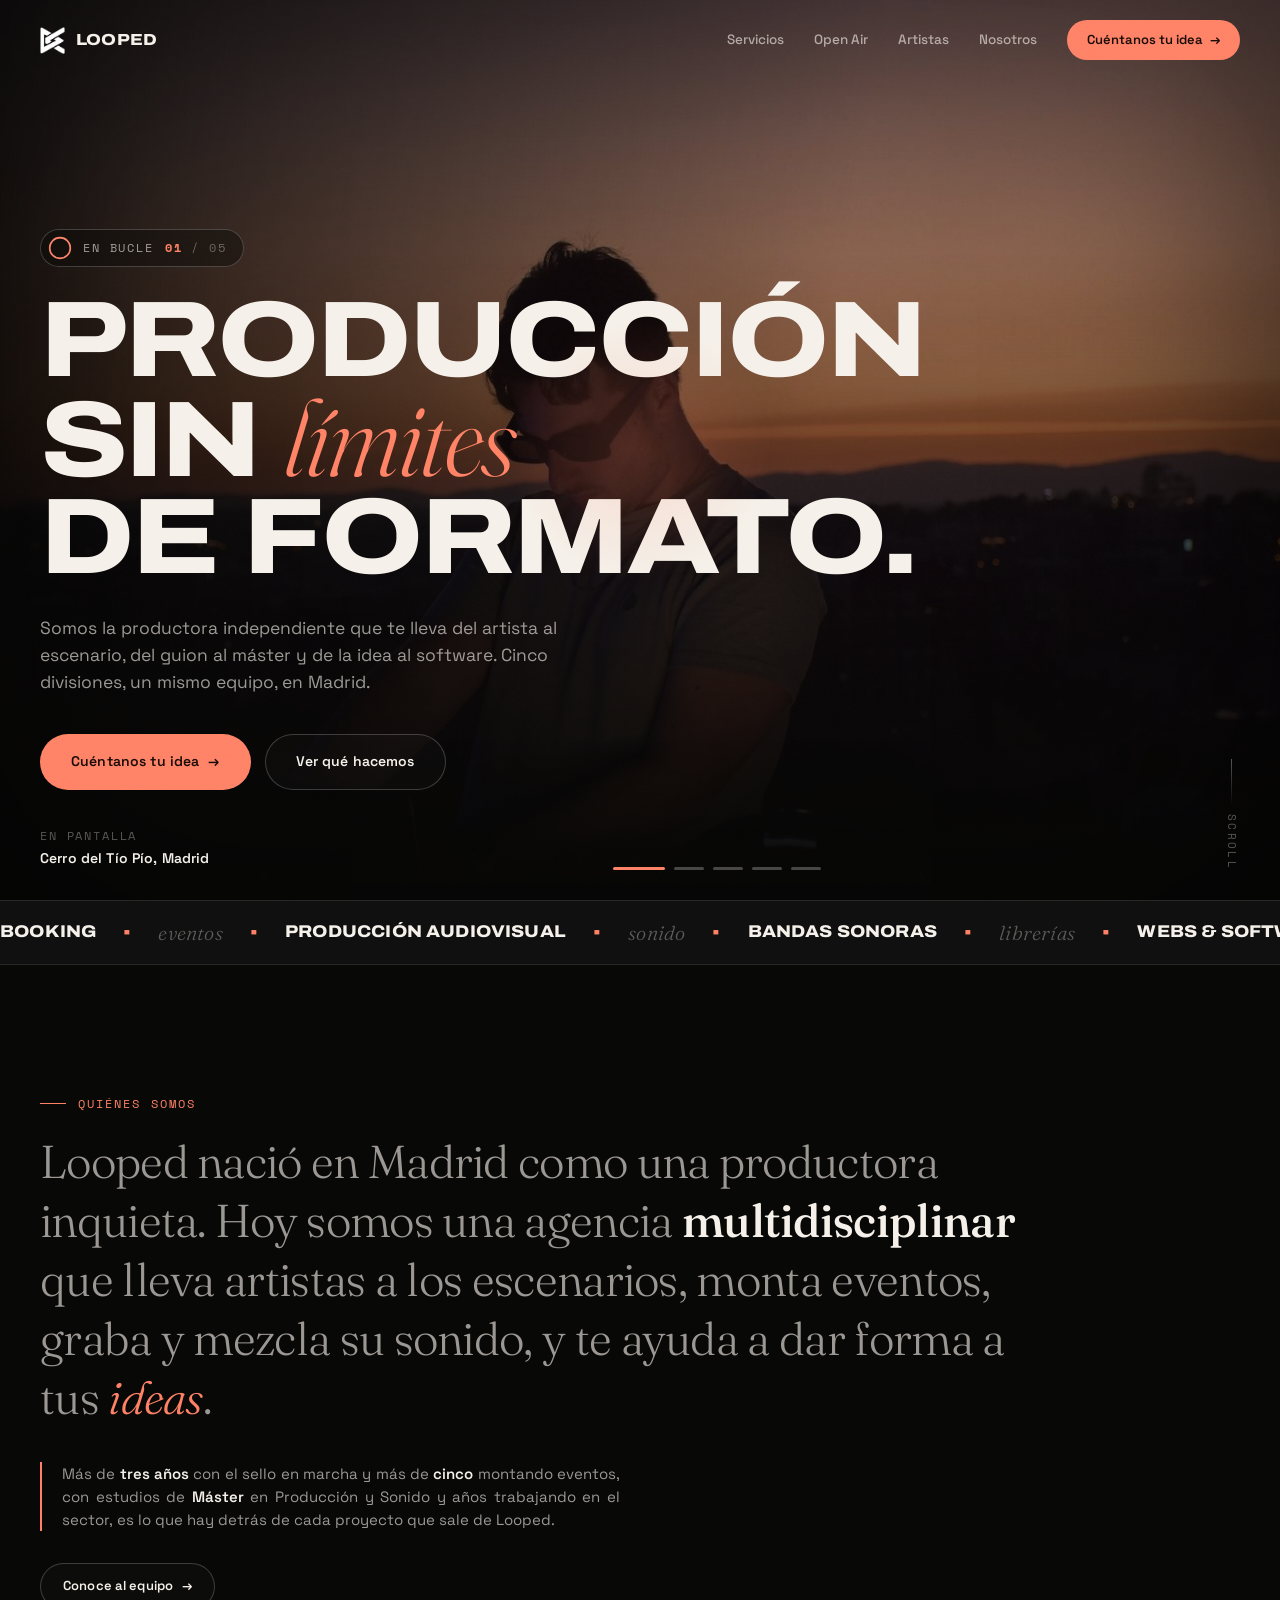
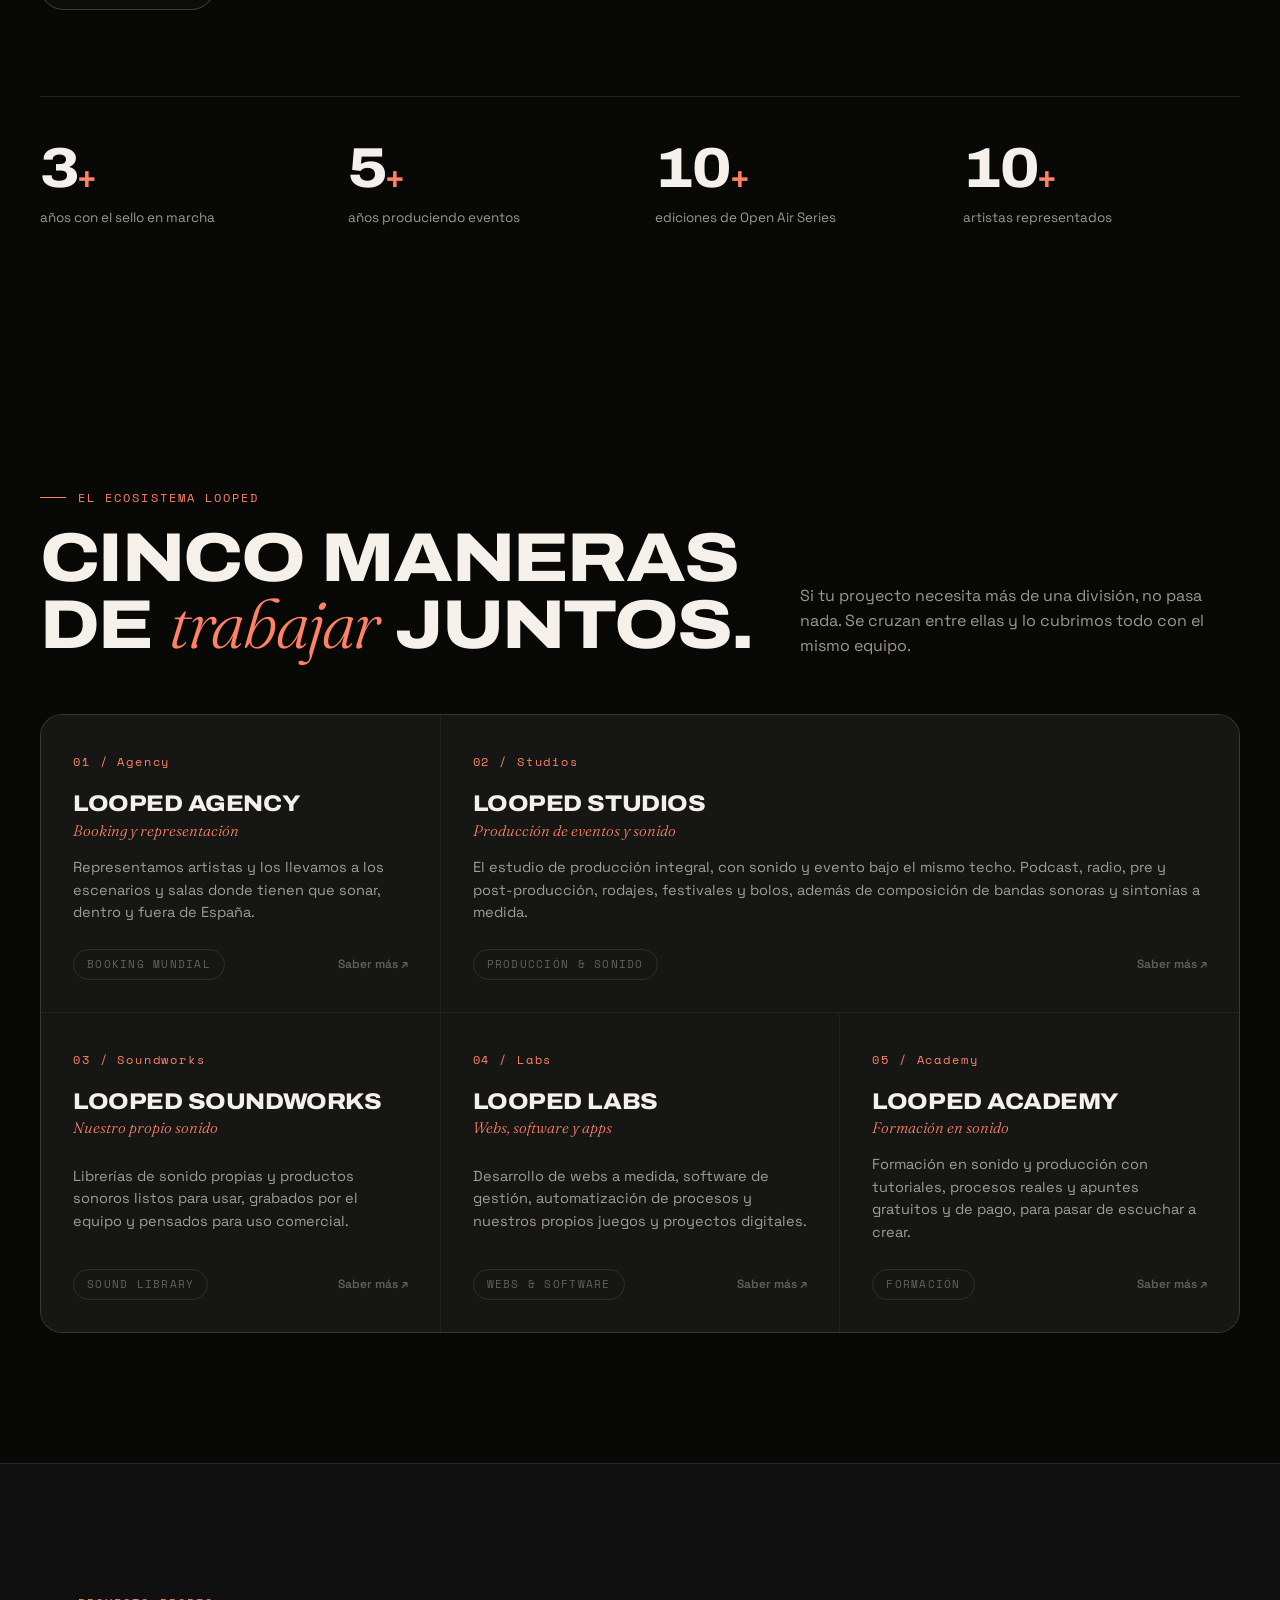
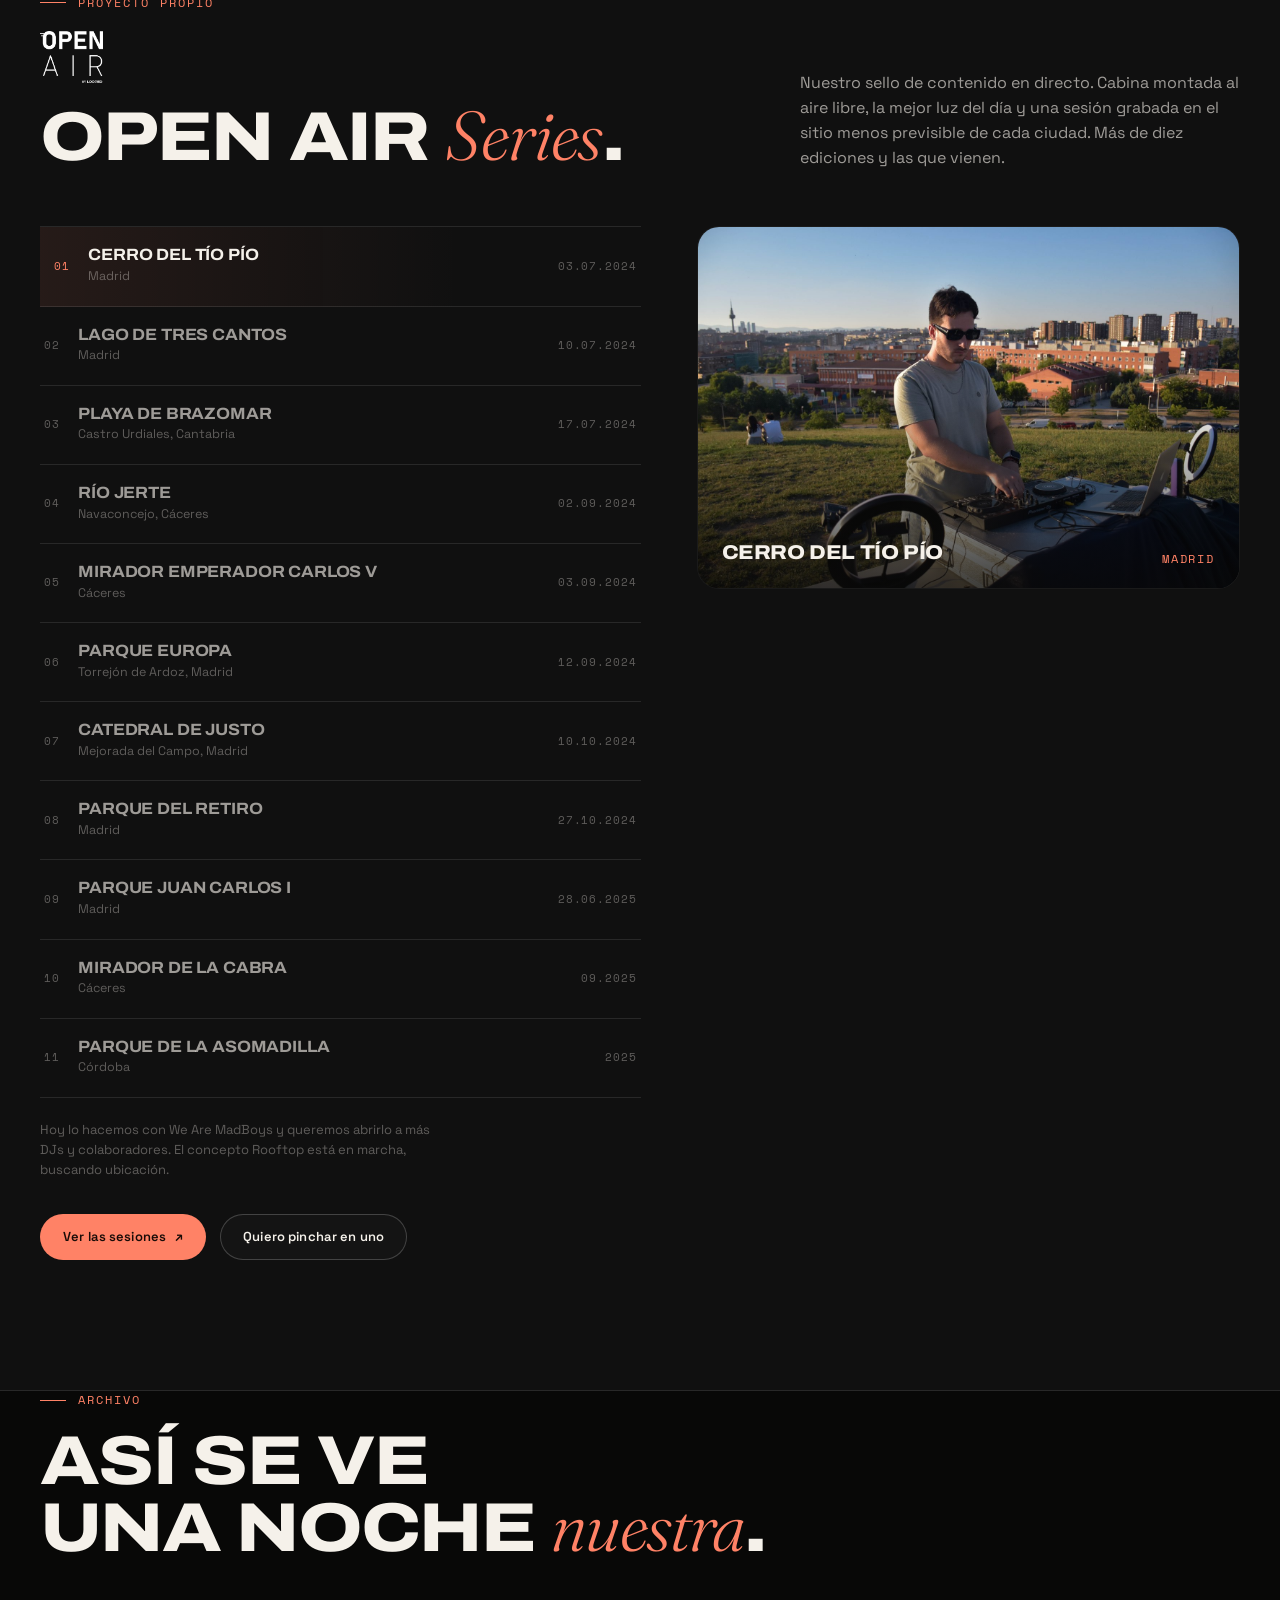
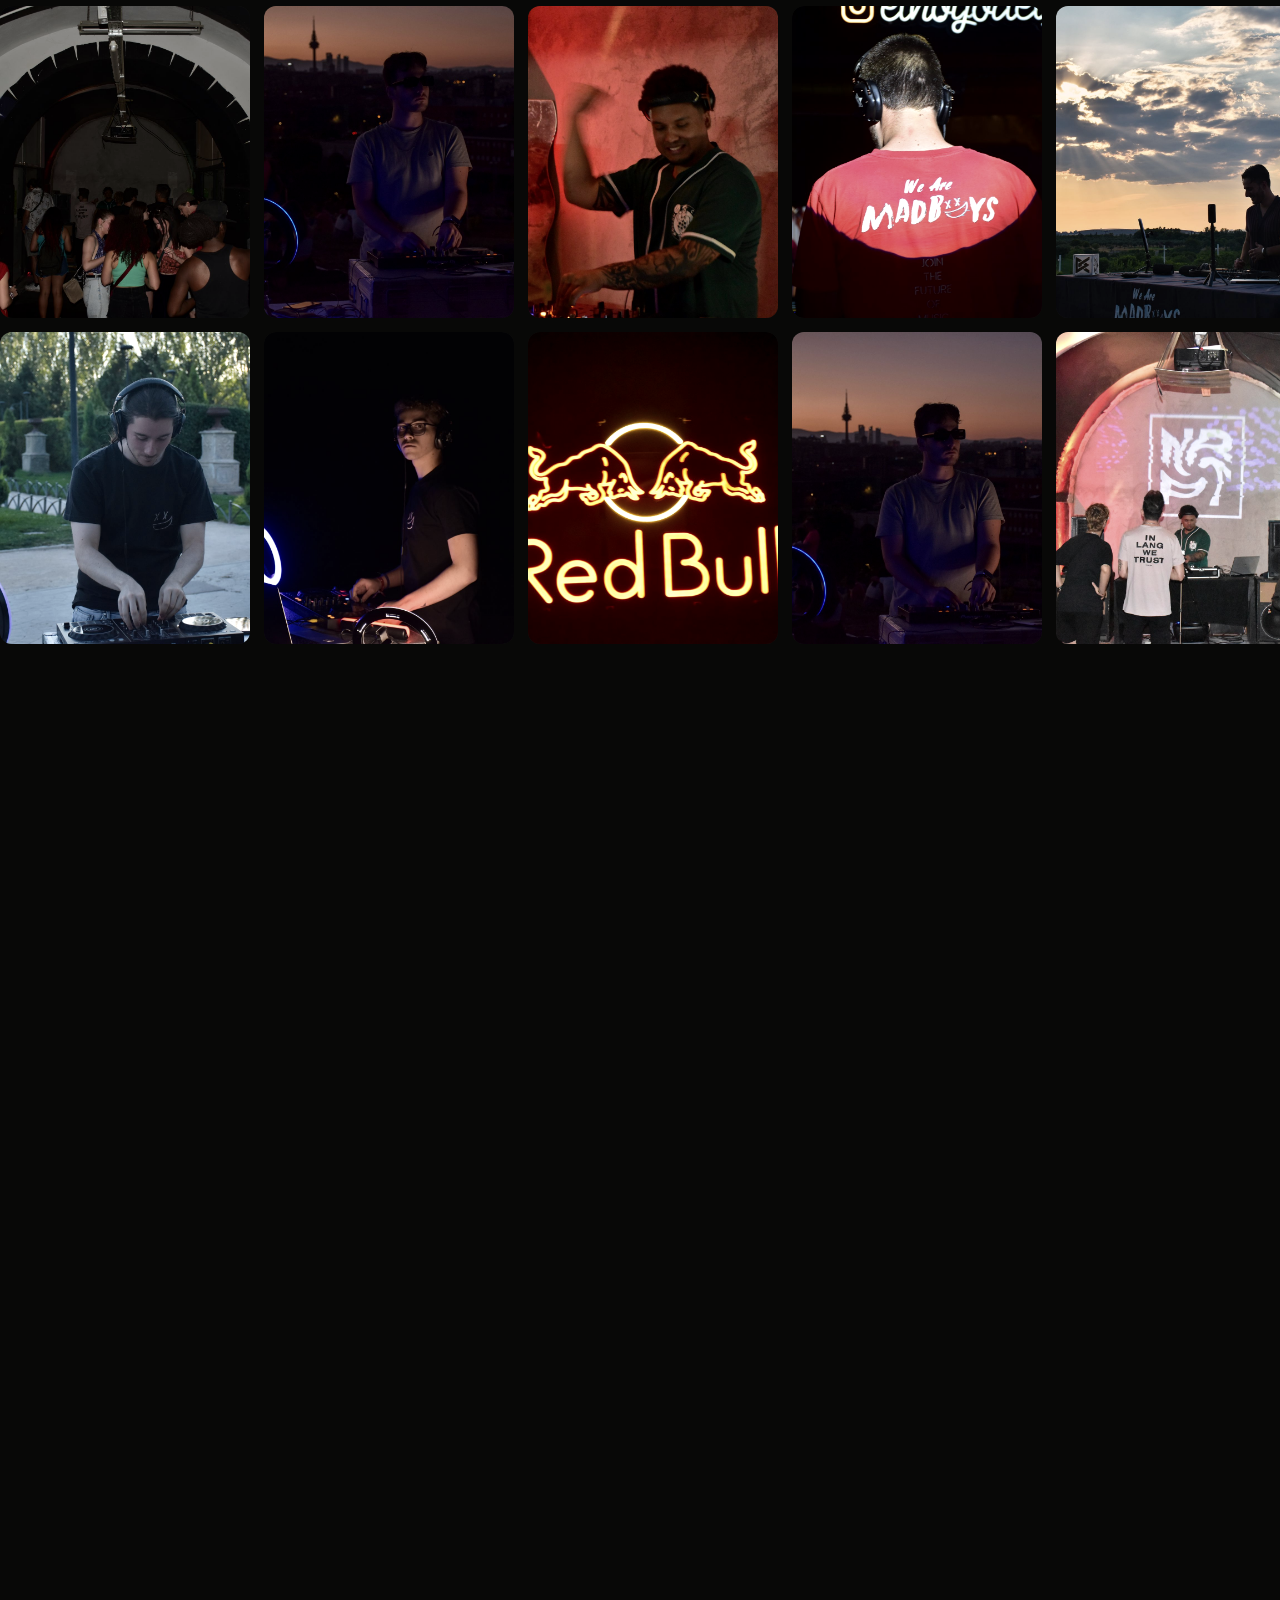
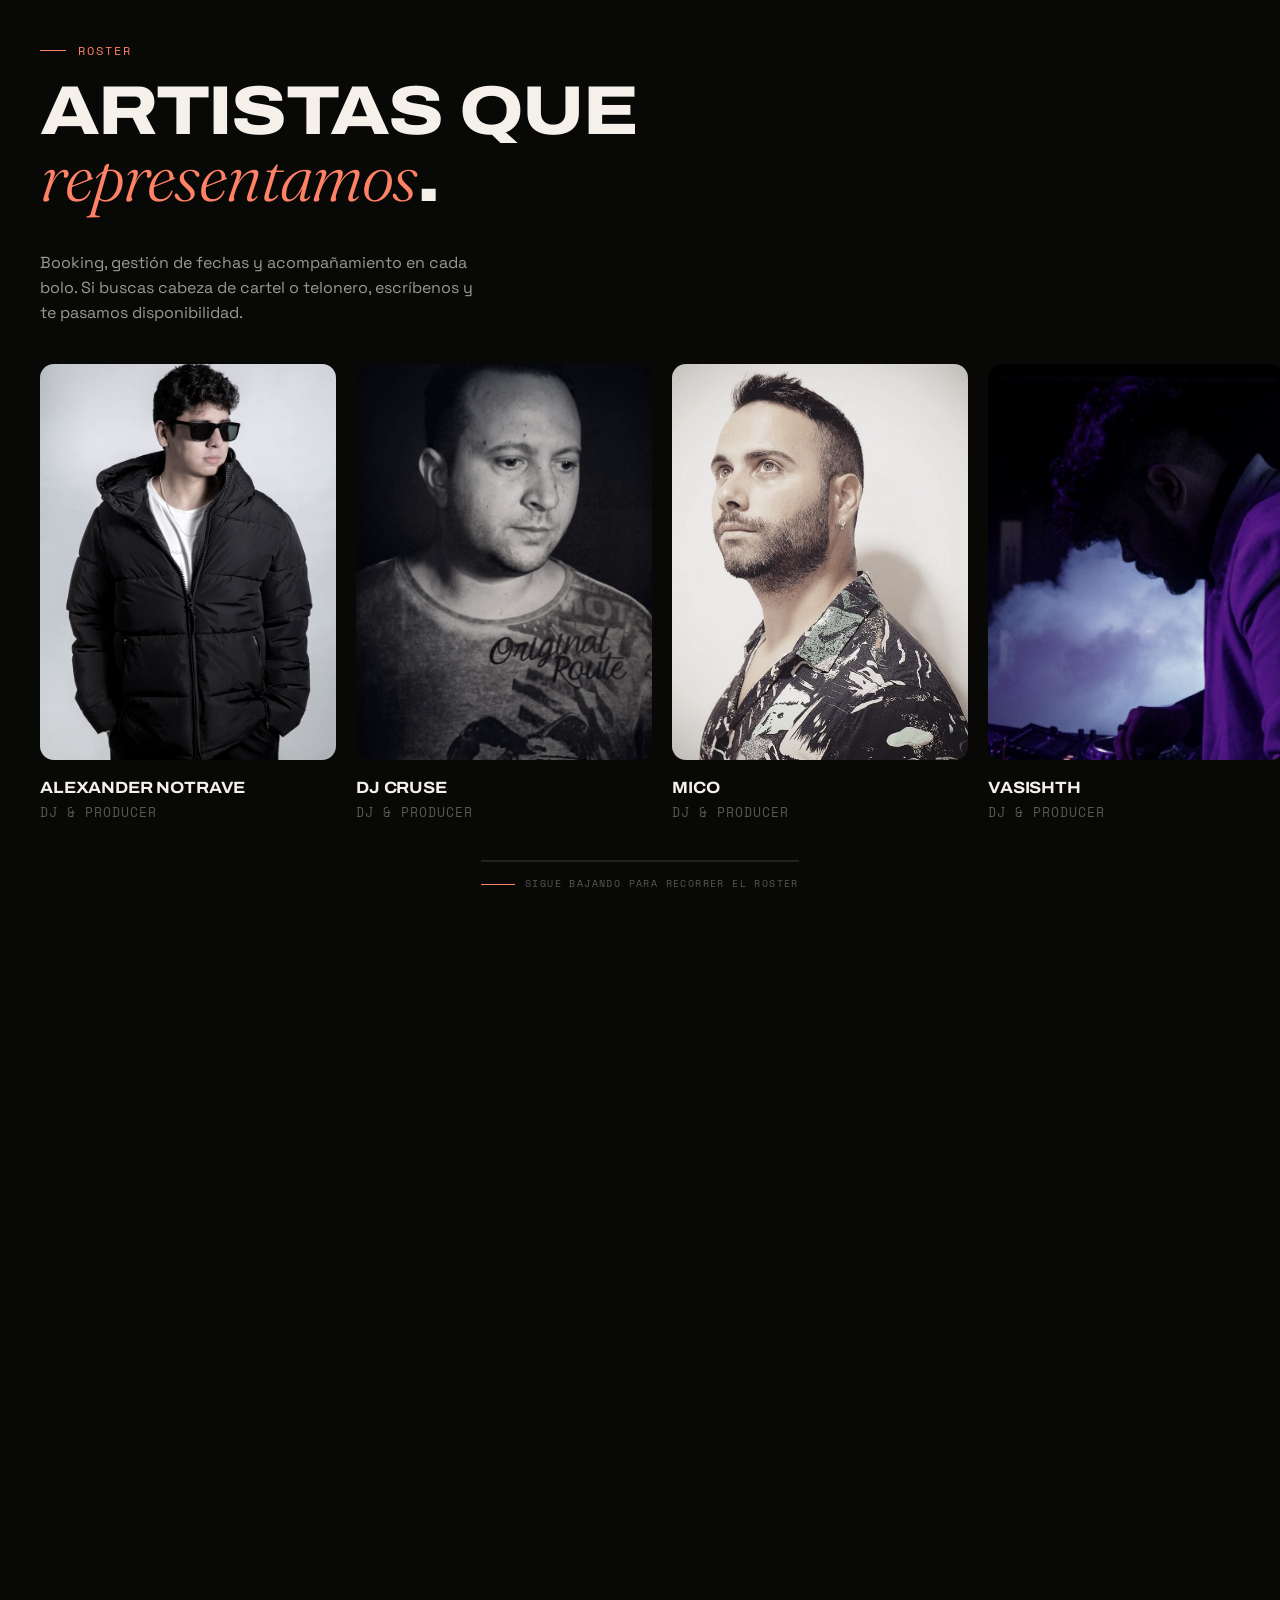
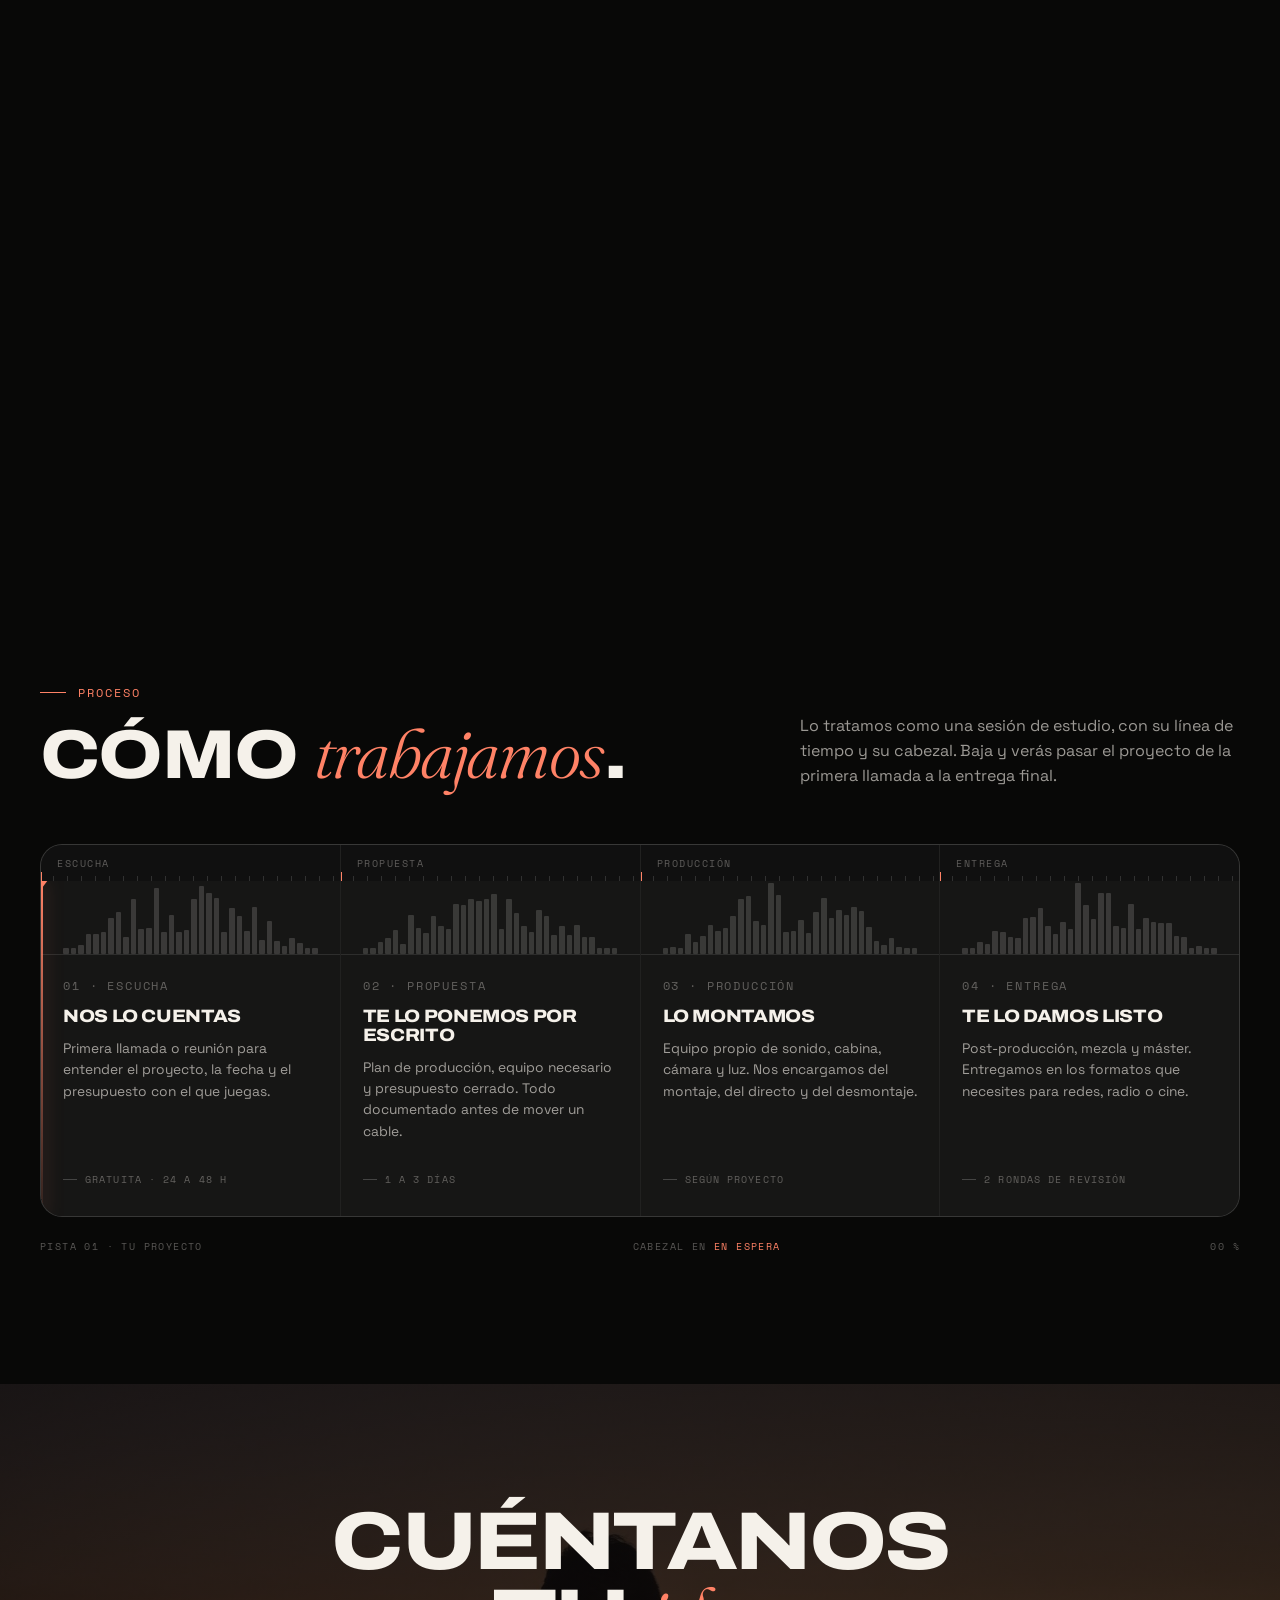
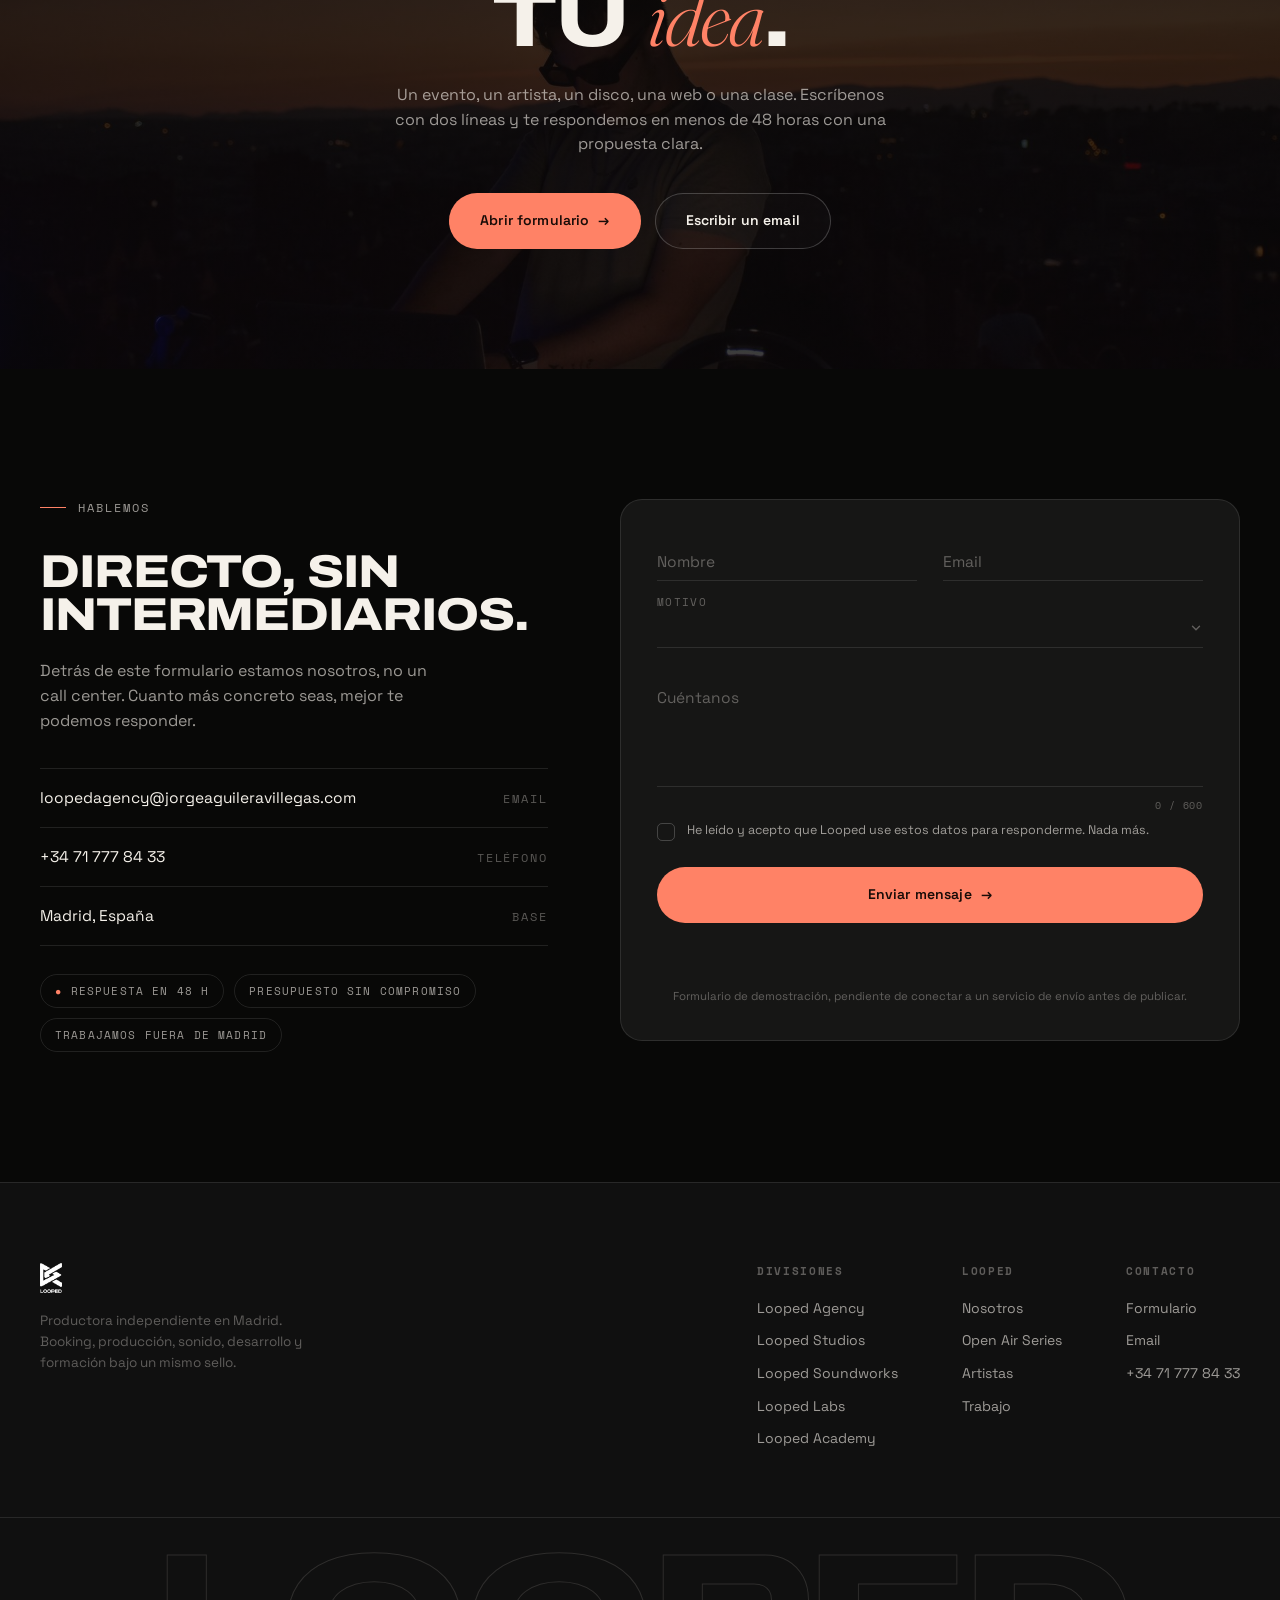
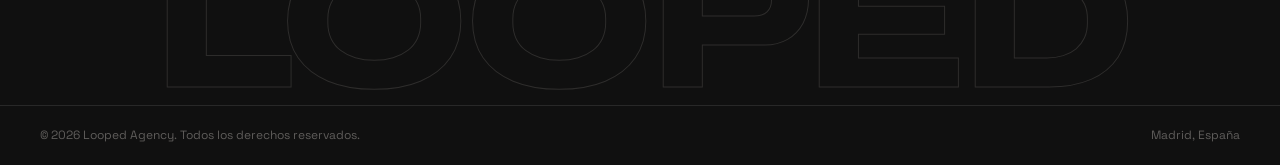
==== commit 43b5b577: "Rediseña la web con fotos reales de eventos, pagina Nosotros y Contacto Sistema de diseño nuevo con " ====
--- a/index.html
+++ b/index.html
@@ -4,31 +4,45 @@
 <meta charset="UTF-8">
 <meta name="viewport" content="width=device-width, initial-scale=1.0">
 <title>Looped | Producción sin límites de formato</title>
-<meta name="description" content="Looped es una productora de Madrid, agencia de artistas, estudio de producción audiovisual y sonido, librería sonora propia, desarrollo de webs y software, y formación. Todo bajo un mismo sello.">
+<meta name="description" content="Looped es una productora independiente de Madrid. Booking de artistas, producción audiovisual y de sonido, librerías propias, desarrollo de webs y software, y formación. Todo bajo un mismo sello.">
+<meta name="theme-color" content="#080807">
+<meta property="og:title" content="Looped | Producción sin límites de formato">
+<meta property="og:description" content="Productora independiente en Madrid. Booking, producción audiovisual y de sonido, desarrollo a medida y formación.">
+<meta property="og:image" content="assets/img/hero/hero-1.jpg">
+<meta property="og:type" content="website">
+<link rel="icon" href="assets/img/logo-mark.png">
 <link rel="preconnect" href="https://fonts.googleapis.com">
 <link rel="preconnect" href="https://fonts.gstatic.com" crossorigin>
-<link href="https://fonts.googleapis.com/css2?family=Fraunces:ital,opsz,wght@0,9..144,300;0,9..144,500;0,9..144,600;1,9..144,500&family=Space+Grotesk:wght@400;500;600;700&display=swap" rel="stylesheet">
+<link href="https://fonts.googleapis.com/css2?family=Archivo:wdth,wght@75..125,400..900&family=Fraunces:ital,opsz,wght@0,9..144,300;0,9..144,500;1,9..144,300;1,9..144,400&family=Space+Grotesk:wght@400;500;600;700&family=Space+Mono:wght@400;700&display=swap" rel="stylesheet">
+<link rel="preload" as="image" href="assets/img/hero/hero-1.jpg">
 <link rel="stylesheet" href="css/style.css">
 </head>
 <body>
 
+<div class="preloader" id="preloader">
+  <img src="assets/img/logo-mark.png" alt="">
+  <div class="pre-bar"><span id="preBar"></span></div>
+  <p class="mono pre-count" id="preCount">00</p>
+</div>
+
+<div class="scroll-progress" id="scrollProgress"></div>
 <div class="grain"></div>
 <div class="cursor-glow" id="cursorGlow"></div>
 
 <header class="site-header" id="siteHeader">
-  <div class="wrap header-inner">
+  <div class="wrap-wide header-inner">
     <a href="#top" class="brand">
       <img src="assets/img/logo-mark.png" alt="Looped" class="brand-mark">
       <span class="brand-word">LOOPED</span>
     </a>
     <nav class="main-nav" id="mainNav">
-      <a href="#servicios">Servicios</a>
+      <a href="#ecosistema">Servicios</a>
+      <a href="#openair">Open Air</a>
       <a href="#artistas">Artistas</a>
-      <a href="#proyectos">Proyectos</a>
       <a href="nosotros.html">Nosotros</a>
-      <a href="#contacto" class="nav-cta">Hablemos</a>
+      <a href="contacto.html" class="nav-cta"><span>Cuéntanos tu idea</span><span class="arrow">→</span></a>
     </nav>
-    <button class="burger" id="burger" aria-label="Abrir menú">
+    <button class="burger" id="burger" aria-label="Abrir menú" aria-expanded="false">
       <span></span><span></span><span></span>
     </button>
   </div>
@@ -36,147 +50,189 @@
 
 <main id="top">
 
-  <!-- HERO -->
-  <section class="hero">
-    <div class="hero-bg">
-      <img src="assets/img/hero-openair.jpg" alt="Sesión de Open Air Series by Looped al atardecer">
-      <div class="hero-overlay"></div>
-    </div>
-    <div class="wrap hero-content">
-      <p class="eyebrow reveal">Madrid · Productora independiente</p>
+  <!-- ==================== HERO ==================== -->
+  <section class="hero" id="hero">
+    <div class="hero-slides" id="heroSlides">
+      <div class="hero-slide active" data-place="Cerro del Tío Pío" data-city="Madrid">
+        <img src="assets/img/hero/hero-1.jpg" alt="Sesión de Open Air Series al atardecer sobre el skyline de Madrid" fetchpriority="high">
+      </div>
+      <div class="hero-slide" data-place="Parque Juan Carlos I" data-city="Madrid">
+        <img src="assets/img/hero/hero-2.jpg" alt="Camiseta de Looped en primer plano durante un Open Air" loading="lazy">
+      </div>
+      <div class="hero-slide" data-place="Mirador Emperador Carlos V" data-city="Cáceres">
+        <img src="assets/img/hero/hero-3.jpg" alt="Cabina de DJ montada en un mirador al anochecer" loading="lazy">
+      </div>
+      <div class="hero-slide" data-place="KINETIK, La Tabacalera" data-city="Madrid">
+        <img src="assets/img/hero/hero-4.jpg" alt="Sesión en directo iluminada en rojo durante el evento KINETIK" loading="lazy">
+      </div>
+      <div class="hero-slide" data-place="Parque Juan Carlos I" data-city="Madrid">
+        <img src="assets/img/hero/hero-5.jpg" alt="Vista del skyline de Madrid desde un Open Air de Looped" loading="lazy">
+      </div>
+    </div>
+    <div class="hero-overlay"></div>
+    <div class="hero-vignette"></div>
+
+    <div class="wrap-wide hero-content">
+      <div class="hero-loop" id="heroLoop">
+        <svg class="loop-ring" viewBox="0 0 36 36" aria-hidden="true">
+          <circle class="bg" cx="18" cy="18" r="15.5"></circle>
+          <circle class="fg" cx="18" cy="18" r="15.5"></circle>
+        </svg>
+        <span class="mono label">En bucle</span>
+        <span class="mono idx"><b id="loopIdx">01</b><span class="sep"> / 05</span></span>
+      </div>
       <h1 class="hero-title">
-        <span class="reveal reveal-1">Producción sin</span>
-        <span class="reveal reveal-2"><em>límites</em> de formato.</span>
+        <span class="line"><span>Producción</span></span>
+        <span class="line"><span>sin <em>límites</em></span></span>
+        <span class="line"><span>de formato.</span></span>
       </h1>
-      <p class="hero-sub reveal reveal-3">Agencia de artistas, estudio de sonido y evento, desarrollo propio y formación. Si hay que producirlo, lo producimos.</p>
-      <div class="hero-actions reveal reveal-4">
-        <a href="#contacto" class="btn btn-primary"><span>Pedir presupuesto</span></a>
-        <a href="#servicios" class="btn btn-ghost"><span>Ver qué hacemos</span></a>
-      </div>
-    </div>
-    <div class="scroll-cue">
-      <span></span>
-      <p>Scroll</p>
-    </div>
-  </section>
-
-  <!-- MARQUEE -->
-  <div class="marquee">
+      <p class="hero-sub">Somos la productora independiente que te lleva del artista al escenario, del guion al máster y de la idea al software. Cinco divisiones, un mismo equipo, en Madrid.</p>
+      <div class="hero-actions">
+        <a href="contacto.html" class="btn btn-primary"><span>Cuéntanos tu idea</span><span class="arrow">→</span></a>
+        <a href="#ecosistema" class="btn btn-ghost"><span>Ver qué hacemos</span></a>
+      </div>
+    </div>
+
+    <div class="wrap-wide hero-foot">
+      <div class="hero-caption">
+        <span class="mono">En pantalla</span>
+        <strong id="heroCaption">Cerro del Tío Pío, Madrid</strong>
+      </div>
+      <div class="hero-dots" id="heroDots" role="tablist" aria-label="Cambiar imagen"></div>
+      <div class="scroll-cue"><span></span><p>Scroll</p></div>
+    </div>
+  </section>
+
+  <!-- ==================== MARQUEE ==================== -->
+  <div class="marquee" aria-hidden="true">
     <div class="marquee-track">
-      <span>BOOKING</span><span>·</span><span>PRODUCCIÓN AUDIOVISUAL</span><span>·</span>
-      <span>BANDAS SONORAS</span><span>·</span><span>SOUND DESIGN</span><span>·</span>
-      <span>WEBS &amp; SOFTWARE</span><span>·</span><span>FORMACIÓN</span><span>·</span>
-      <span>BOOKING</span><span>·</span><span>PRODUCCIÓN AUDIOVISUAL</span><span>·</span>
-      <span>BANDAS SONORAS</span><span>·</span><span>SOUND DESIGN</span><span>·</span>
-      <span>WEBS &amp; SOFTWARE</span><span>·</span><span>FORMACIÓN</span><span>·</span>
-      <span>BOOKING</span><span>·</span><span>PRODUCCIÓN AUDIOVISUAL</span><span>·</span>
-      <span>BANDAS SONORAS</span><span>·</span><span>SOUND DESIGN</span><span>·</span>
-      <span>WEBS &amp; SOFTWARE</span><span>·</span><span>FORMACIÓN</span><span>·</span>
-      <span>BOOKING</span><span>·</span><span>PRODUCCIÓN AUDIOVISUAL</span><span>·</span>
-      <span>BANDAS SONORAS</span><span>·</span><span>SOUND DESIGN</span><span>·</span>
-      <span>WEBS &amp; SOFTWARE</span><span>·</span><span>FORMACIÓN</span><span>·</span>
+      <span>BOOKING</span><span class="dot">·</span><span class="soft">eventos</span><span class="dot">·</span>
+      <span>PRODUCCIÓN AUDIOVISUAL</span><span class="dot">·</span><span class="soft">sonido</span><span class="dot">·</span>
+      <span>BANDAS SONORAS</span><span class="dot">·</span><span class="soft">librerías</span><span class="dot">·</span>
+      <span>WEBS &amp; SOFTWARE</span><span class="dot">·</span><span class="soft">formación</span><span class="dot">·</span>
+      <span>BOOKING</span><span class="dot">·</span><span class="soft">eventos</span><span class="dot">·</span>
+      <span>PRODUCCIÓN AUDIOVISUAL</span><span class="dot">·</span><span class="soft">sonido</span><span class="dot">·</span>
+      <span>BANDAS SONORAS</span><span class="dot">·</span><span class="soft">librerías</span><span class="dot">·</span>
+      <span>WEBS &amp; SOFTWARE</span><span class="dot">·</span><span class="soft">formación</span><span class="dot">·</span>
+      <span>BOOKING</span><span class="dot">·</span><span class="soft">eventos</span><span class="dot">·</span>
+      <span>PRODUCCIÓN AUDIOVISUAL</span><span class="dot">·</span><span class="soft">sonido</span><span class="dot">·</span>
+      <span>BANDAS SONORAS</span><span class="dot">·</span><span class="soft">librerías</span><span class="dot">·</span>
+      <span>WEBS &amp; SOFTWARE</span><span class="dot">·</span><span class="soft">formación</span><span class="dot">·</span>
+      <span>BOOKING</span><span class="dot">·</span><span class="soft">eventos</span><span class="dot">·</span>
+      <span>PRODUCCIÓN AUDIOVISUAL</span><span class="dot">·</span><span class="soft">sonido</span><span class="dot">·</span>
+      <span>BANDAS SONORAS</span><span class="dot">·</span><span class="soft">librerías</span><span class="dot">·</span>
+      <span>WEBS &amp; SOFTWARE</span><span class="dot">·</span><span class="soft">formación</span><span class="dot">·</span>
     </div>
   </div>
 
-  <!-- NOSOTROS / MANIFESTO -->
-  <section class="section manifesto" id="nosotros">
+  <!-- ==================== MANIFIESTO ==================== -->
+  <section class="section" id="nosotros">
     <div class="wrap">
       <div class="manifesto-grid">
         <p class="section-label reveal">Quiénes somos</p>
-        <h2 class="manifesto-text reveal">
+        <h2 class="manifesto-text reveal reveal-1">
           Looped nació en Madrid como una productora inquieta. Hoy somos una agencia
-          <strong>multidisciplinar</strong>, llevamos artistas a los escenarios, montamos eventos,
-          grabamos y mezclamos su sonido, y te ayudamos a dar forma a tus <strong>ideas</strong>.
+          <strong>multidisciplinar</strong> que lleva artistas a los escenarios, monta eventos,
+          graba y mezcla su sonido, y te ayuda a dar forma a tus <em>ideas</em>.
         </h2>
-        <p class="manifesto-credential reveal">
-          Mucha experiencia en <strong>Producción y Sonido</strong>, estudios de <strong>Máster</strong>
-          y años trabajando en el sector, es lo que hay detrás de cada proyecto que sale de Looped.
+        <p class="manifesto-credential reveal reveal-2">
+          Más de <strong>tres años</strong> con el sello en marcha y más de <strong>cinco</strong>
+          montando eventos, con estudios de <strong>Máster</strong> en Producción y Sonido y años
+          trabajando en el sector, es lo que hay detrás de cada proyecto que sale de Looped.
         </p>
-        <a href="nosotros.html" class="btn btn-ghost btn-small reveal" style="margin-top:28px;"><span>Conoce al equipo ↗</span></a>
-      </div>
+        <div class="hero-actions reveal reveal-3" style="margin-top:32px;">
+          <a href="nosotros.html" class="btn btn-ghost btn-small"><span>Conoce al equipo</span><span class="arrow">→</span></a>
+        </div>
+      </div>
+
       <div class="stats-row">
         <div class="stat reveal">
+          <span class="stat-number" data-count="3">0</span><span class="stat-plus">+</span>
+          <p>años con el sello en marcha</p>
+        </div>
+        <div class="stat reveal reveal-1">
+          <span class="stat-number" data-count="5">0</span><span class="stat-plus">+</span>
+          <p>años produciendo eventos</p>
+        </div>
+        <div class="stat reveal reveal-2">
+          <span class="stat-number" data-count="10">0</span><span class="stat-plus">+</span>
+          <p>ediciones de Open Air Series</p>
+        </div>
+        <div class="stat reveal reveal-3">
           <span class="stat-number" data-count="10">0</span><span class="stat-plus">+</span>
           <p>artistas representados</p>
         </div>
-        <div class="stat reveal">
-          <span class="stat-number" data-count="5">0</span>
-          <p>divisiones bajo un mismo sello</p>
-        </div>
-        <div class="stat reveal">
-          <span class="stat-number" data-count="10">0</span><span class="stat-plus">+</span>
-          <p>ediciones de Open Air Series</p>
-        </div>
-        <div class="stat reveal">
-          <span class="stat-number" data-count="1">0</span>
-          <p>sede en Madrid</p>
-        </div>
-      </div>
-    </div>
-  </section>
-
-  <!-- SERVICIOS / ECOSISTEMA -->
-  <section class="section services" id="servicios">
+      </div>
+    </div>
+  </section>
+
+  <!-- ==================== ECOSISTEMA ==================== -->
+  <section class="section" id="ecosistema">
     <div class="wrap">
-      <p class="section-label reveal">El ecosistema Looped</p>
-      <h2 class="section-title reveal">Cinco maneras de trabajar con nosotros.</h2>
+      <div class="section-head">
+        <div>
+          <p class="section-label reveal">El ecosistema Looped</p>
+          <h2 class="section-title reveal reveal-1">Cinco maneras<br>de <em>trabajar</em> juntos.</h2>
+        </div>
+        <p class="section-intro reveal reveal-2">Si tu proyecto necesita más de una división, no pasa nada. Se cruzan entre ellas y lo cubrimos todo con el mismo equipo.</p>
+      </div>
 
       <div class="services-grid">
 
-        <a href="agency.html" class="service-card reveal">
+        <a href="agency.html" class="service-card reveal" data-media="assets/img/proyectos/kinetik.jpg">
           <div class="service-head">
-            <span class="service-index">01</span>
-            <h3>Looped Agency</h3>
-          </div>
-          <p>Representación y booking de artistas a nivel internacional. Llevamos a nuestro roster a los escenarios y salas donde debe sonar.</p>
+            <span class="service-index">01 / Agency</span>
+            <h3>Looped Agency<small>Booking y representación</small></h3>
+          </div>
+          <p>Representamos artistas y los llevamos a los escenarios y salas donde tienen que sonar, dentro y fuera de España.</p>
           <div class="service-foot">
             <span class="service-tag">Booking mundial</span>
             <span class="service-more">Saber más ↗</span>
           </div>
         </a>
 
-        <a href="studios.html" class="service-card reveal service-card--wide">
+        <a href="studios.html" class="service-card service-card--wide reveal reveal-1" data-media="assets/img/proyectos/pulse.jpg">
           <div class="service-head">
-            <span class="service-index">02</span>
-            <h3>Looped Studios</h3>
-          </div>
-          <p>El estudio de producción integral, con sonido y evento bajo el mismo techo. Podcast, radio, pre y post-producción, rodajes, presupuestos, festivales y bolos, además de composición de bandas sonoras y sintonías a medida.</p>
+            <span class="service-index">02 / Studios</span>
+            <h3>Looped Studios<small>Producción de eventos y sonido</small></h3>
+          </div>
+          <p>El estudio de producción integral, con sonido y evento bajo el mismo techo. Podcast, radio, pre y post-producción, rodajes, festivales y bolos, además de composición de bandas sonoras y sintonías a medida.</p>
           <div class="service-foot">
             <span class="service-tag">Producción &amp; sonido</span>
             <span class="service-more">Saber más ↗</span>
           </div>
         </a>
 
-        <a href="soundworks.html" class="service-card reveal">
+        <a href="soundworks.html" class="service-card reveal reveal-2" data-media="assets/img/paisajes/sierra.jpg">
           <div class="service-head">
-            <span class="service-index">03</span>
-            <h3>Looped Soundworks</h3>
-          </div>
-          <p>Librerías de sonido propias y productos sonoros listos para usar, con samples, kits y recursos pensados para productores.</p>
+            <span class="service-index">03 / Soundworks</span>
+            <h3>Looped Soundworks<small>Nuestro propio sonido</small></h3>
+          </div>
+          <p>Librerías de sonido propias y productos sonoros listos para usar, grabados por el equipo y pensados para uso comercial.</p>
           <div class="service-foot">
             <span class="service-tag">Sound library</span>
             <span class="service-more">Saber más ↗</span>
           </div>
         </a>
 
-        <a href="labs.html" class="service-card reveal">
+        <a href="labs.html" class="service-card reveal reveal-3" data-media="assets/img/paisajes/mirador.jpg">
           <div class="service-head">
-            <span class="service-index">04</span>
-            <h3>Looped Labs</h3>
-          </div>
-          <p>Desarrollo de webs, software y apps a medida, además de nuestros propios juegos y proyectos digitales. El software que necesita una productora moderna.</p>
+            <span class="service-index">04 / Labs</span>
+            <h3>Looped Labs<small>Webs, software y apps</small></h3>
+          </div>
+          <p>Desarrollo de webs a medida, software de gestión, automatización de procesos y nuestros propios juegos y proyectos digitales.</p>
           <div class="service-foot">
             <span class="service-tag">Webs &amp; software</span>
             <span class="service-more">Saber más ↗</span>
           </div>
         </a>
 
-        <a href="academy.html" class="service-card reveal">
+        <a href="academy.html" class="service-card reveal reveal-4" data-media="assets/img/paisajes/skyline.jpg">
           <div class="service-head">
-            <span class="service-index">05</span>
-            <h3>Looped Academy</h3>
-          </div>
-          <p>Formación en sonido y producción, con tutoriales, procesos reales y apuntes gratuitos y de pago, para quienes quieren pasar de escuchar a crear.</p>
+            <span class="service-index">05 / Academy</span>
+            <h3>Looped Academy<small>Formación en sonido</small></h3>
+          </div>
+          <p>Formación en sonido y producción con tutoriales, procesos reales y apuntes gratuitos y de pago, para pasar de escuchar a crear.</p>
           <div class="service-foot">
             <span class="service-tag">Formación</span>
             <span class="service-more">Saber más ↗</span>
@@ -187,95 +243,364 @@
     </div>
   </section>
 
-  <!-- ARTISTAS -->
-  <section class="section artists" id="artistas">
+  <!-- ==================== OPEN AIR SERIES ==================== -->
+  <section class="section oa" id="openair">
     <div class="wrap">
-      <p class="section-label reveal">Roster</p>
-      <h2 class="section-title reveal">Artistas que representamos.</h2>
-    </div>
-
-    <div class="artists-rail reveal">
-      <div class="artist-card">
-        <div class="artist-photo"><img src="assets/img/artistas/notrave.jpg" alt="Alexander NotRave" loading="lazy"></div>
-        <h3>Alexander NotRave</h3>
-        <p>DJ &amp; producer</p>
-      </div>
-      <div class="artist-card">
-        <div class="artist-photo"><img src="assets/img/artistas/djcruse.jpg" alt="DJ Cruse" loading="lazy"></div>
-        <h3>DJ Cruse</h3>
-        <p>DJ &amp; producer</p>
-      </div>
-      <div class="artist-card">
-        <div class="artist-photo"><img src="assets/img/artistas/mico.jpg" alt="MICO" loading="lazy"></div>
-        <h3>MICO</h3>
-        <p>DJ &amp; producer</p>
-      </div>
-      <div class="artist-card">
-        <div class="artist-photo"><img src="assets/img/artistas/vasishth.jpg" alt="Vasishth" loading="lazy"></div>
-        <h3>Vasishth</h3>
-        <p>DJ &amp; producer</p>
-      </div>
-      <div class="artist-card">
-        <div class="artist-photo"><img src="assets/img/artistas/angelofe.jpg" alt="Ángelo Fe" loading="lazy"></div>
-        <h3>Ángelo Fe</h3>
-        <p>DJ &amp; producer</p>
-      </div>
-    </div>
-    <p class="artists-note reveal">+ Gabriele D'Ascoli, Spark, Steve Marks, Vincent y más. Roster completo bajo petición.</p>
-  </section>
-
-  <!-- PROYECTOS -->
-  <section class="section projects" id="proyectos">
+      <div class="section-head">
+        <div>
+          <p class="section-label reveal">Proyecto propio</p>
+          <img src="assets/img/openair-logo.png" alt="Open Air Series by Looped" class="oa-logo reveal reveal-1" loading="lazy">
+          <h2 class="section-title reveal reveal-1">Open Air <em>Series</em>.</h2>
+        </div>
+        <p class="section-intro reveal reveal-2">Nuestro sello de contenido en directo. Cabina montada al aire libre, la mejor luz del día y una sesión grabada en el sitio menos previsible de cada ciudad. Más de diez ediciones y las que vienen.</p>
+      </div>
+
+      <div class="oa-body">
+        <div class="oa-list-wrap reveal">
+          <div class="oa-list" id="oaList">
+            <button class="oa-item on" type="button" data-img="assets/img/openair/tiopio.jpg" data-place="Cerro del Tío Pío" data-city="Madrid">
+              <span class="oa-num">01</span>
+              <span class="oa-place"><b>Cerro del Tío Pío</b><span>Madrid</span></span>
+              <span class="oa-date">03.07.2024</span>
+            </button>
+            <button class="oa-item" type="button" data-img="assets/img/openair/trescantos.jpg" data-place="Lago de Tres Cantos" data-city="Madrid">
+              <span class="oa-num">02</span>
+              <span class="oa-place"><b>Lago de Tres Cantos</b><span>Madrid</span></span>
+              <span class="oa-date">10.07.2024</span>
+            </button>
+            <button class="oa-item" type="button" data-img="assets/img/openair/castro.jpg" data-place="Playa de Brazomar" data-city="Castro Urdiales">
+              <span class="oa-num">03</span>
+              <span class="oa-place"><b>Playa de Brazomar</b><span>Castro Urdiales, Cantabria</span></span>
+              <span class="oa-date">17.07.2024</span>
+            </button>
+            <button class="oa-item" type="button" data-img="assets/img/openair/riojerte.jpg" data-place="Río Jerte" data-city="Navaconcejo">
+              <span class="oa-num">04</span>
+              <span class="oa-place"><b>Río Jerte</b><span>Navaconcejo, Cáceres</span></span>
+              <span class="oa-date">02.09.2024</span>
+            </button>
+            <button class="oa-item" type="button" data-img="assets/img/openair/caceres.jpg" data-place="Mirador Emperador Carlos V" data-city="Cáceres">
+              <span class="oa-num">05</span>
+              <span class="oa-place"><b>Mirador Emperador Carlos V</b><span>Cáceres</span></span>
+              <span class="oa-date">03.09.2024</span>
+            </button>
+            <button class="oa-item" type="button" data-img="assets/img/openair/parqueeuropa.jpg" data-place="Parque Europa" data-city="Torrejón de Ardoz">
+              <span class="oa-num">06</span>
+              <span class="oa-place"><b>Parque Europa</b><span>Torrejón de Ardoz, Madrid</span></span>
+              <span class="oa-date">12.09.2024</span>
+            </button>
+            <button class="oa-item" type="button" data-img="assets/img/openair/mejorada.jpg" data-place="Catedral de Justo" data-city="Mejorada del Campo">
+              <span class="oa-num">07</span>
+              <span class="oa-place"><b>Catedral de Justo</b><span>Mejorada del Campo, Madrid</span></span>
+              <span class="oa-date">10.10.2024</span>
+            </button>
+            <button class="oa-item" type="button" data-img="assets/img/openair/retiro.jpg" data-place="Parque del Retiro" data-city="Madrid">
+              <span class="oa-num">08</span>
+              <span class="oa-place"><b>Parque del Retiro</b><span>Madrid</span></span>
+              <span class="oa-date">27.10.2024</span>
+            </button>
+            <button class="oa-item" type="button" data-img="assets/img/openair/juancarlos.jpg" data-place="Parque Juan Carlos I" data-city="Madrid">
+              <span class="oa-num">09</span>
+              <span class="oa-place"><b>Parque Juan Carlos I</b><span>Madrid</span></span>
+              <span class="oa-date">28.06.2025</span>
+            </button>
+            <button class="oa-item" type="button" data-img="assets/img/openair/cabra.jpg" data-place="Mirador de la Cabra" data-city="Cáceres">
+              <span class="oa-num">10</span>
+              <span class="oa-place"><b>Mirador de la Cabra</b><span>Cáceres</span></span>
+              <span class="oa-date">09.2025</span>
+            </button>
+            <button class="oa-item" type="button" data-img="assets/img/openair/cordoba.jpg" data-place="Parque de la Asomadilla" data-city="Córdoba">
+              <span class="oa-num">11</span>
+              <span class="oa-place"><b>Parque de la Asomadilla</b><span>Córdoba</span></span>
+              <span class="oa-date">2025</span>
+            </button>
+          </div>
+
+          <p class="oa-note">Hoy lo hacemos con We Are MadBoys y queremos abrirlo a más DJs y colaboradores. El concepto Rooftop está en marcha, buscando ubicación.</p>
+
+          <div class="oa-aside">
+            <a href="https://www.youtube.com/@WeAreMadBoys/videos" target="_blank" rel="noopener" class="btn btn-primary btn-small"><span>Ver las sesiones</span><span class="arrow">↗</span></a>
+            <a href="contacto.html" class="btn btn-ghost btn-small"><span>Quiero pinchar en uno</span></a>
+          </div>
+        </div>
+
+        <div class="oa-stage reveal reveal-1" id="oaStage">
+          <img src="assets/img/openair/tiopio.jpg" alt="Open Air Series en el Cerro del Tío Pío, Madrid" class="on">
+          <div class="oa-stage-grad"></div>
+          <div class="oa-stage-meta">
+            <h4 id="oaPlace">Cerro del Tío Pío</h4>
+            <span class="mono" id="oaCity">Madrid</span>
+          </div>
+        </div>
+      </div>
+    </div>
+  </section>
+
+  <!-- ==================== TIRA DE FOTOS ==================== -->
+  <section class="strip section-tight" aria-label="Galería de eventos de Looped">
+    <div class="wrap" style="margin-bottom:38px;">
+      <p class="section-label reveal">Archivo</p>
+      <h2 class="section-title reveal reveal-1">Así se ve<br>una noche <em>nuestra</em>.</h2>
+    </div>
+    <div class="strip-row a">
+      <figure><img src="assets/img/galeria/g-01.jpg" alt="Público bailando en el evento KINETIK" loading="lazy"></figure>
+      <figure><img src="assets/img/galeria/g-02.jpg" alt="DJ al atardecer en un Open Air en Madrid" loading="lazy"></figure>
+      <figure><img src="assets/img/galeria/g-03.jpg" alt="DJ en cabina con luz roja durante KINETIK" loading="lazy"></figure>
+      <figure><img src="assets/img/galeria/g-04.jpg" alt="Cabina de MadBoys en el evento PULSE" loading="lazy"></figure>
+      <figure><img src="assets/img/galeria/g-05.jpg" alt="Cabina montada al atardecer en un Open Air" loading="lazy"></figure>
+      <figure><img src="assets/img/galeria/g-06.jpg" alt="Proyección y sesión en directo iluminada en rojo" loading="lazy"></figure>
+      <figure><img src="assets/img/galeria/g-01.jpg" alt="" aria-hidden="true" loading="lazy"></figure>
+      <figure><img src="assets/img/galeria/g-02.jpg" alt="" aria-hidden="true" loading="lazy"></figure>
+      <figure><img src="assets/img/galeria/g-03.jpg" alt="" aria-hidden="true" loading="lazy"></figure>
+      <figure><img src="assets/img/galeria/g-04.jpg" alt="" aria-hidden="true" loading="lazy"></figure>
+      <figure><img src="assets/img/galeria/g-05.jpg" alt="" aria-hidden="true" loading="lazy"></figure>
+      <figure><img src="assets/img/galeria/g-06.jpg" alt="" aria-hidden="true" loading="lazy"></figure>
+    </div>
+    <div class="strip-row b">
+      <figure><img src="assets/img/galeria/g-07.jpg" alt="DJ mezclando en Parque Europa" loading="lazy"></figure>
+      <figure><img src="assets/img/galeria/g-08.jpg" alt="Sesión nocturna en el mirador de Cáceres" loading="lazy"></figure>
+      <figure><img src="assets/img/galeria/g-09.jpg" alt="Neón en la sala del evento PULSE" loading="lazy"></figure>
+      <figure><img src="assets/img/galeria/g-10.jpg" alt="DJ con el skyline de Madrid al anochecer" loading="lazy"></figure>
+      <figure><img src="assets/img/galeria/g-11.jpg" alt="Público y proyección durante KINETIK" loading="lazy"></figure>
+      <figure><img src="assets/img/galeria/g-12.jpg" alt="Cabina en El Hoyo del Queque durante PULSE" loading="lazy"></figure>
+      <figure><img src="assets/img/galeria/g-07.jpg" alt="" aria-hidden="true" loading="lazy"></figure>
+      <figure><img src="assets/img/galeria/g-08.jpg" alt="" aria-hidden="true" loading="lazy"></figure>
+      <figure><img src="assets/img/galeria/g-09.jpg" alt="" aria-hidden="true" loading="lazy"></figure>
+      <figure><img src="assets/img/galeria/g-10.jpg" alt="" aria-hidden="true" loading="lazy"></figure>
+      <figure><img src="assets/img/galeria/g-11.jpg" alt="" aria-hidden="true" loading="lazy"></figure>
+      <figure><img src="assets/img/galeria/g-12.jpg" alt="" aria-hidden="true" loading="lazy"></figure>
+    </div>
+  </section>
+
+  <!-- ==================== EVENTOS / PROYECTOS ==================== -->
+  <section class="section" id="proyectos">
     <div class="wrap">
-      <p class="section-label reveal">Proyectos</p>
-      <h2 class="section-title reveal">Looped Studios, en la práctica.</h2>
-    </div>
-    <div class="wrap projects-grid">
-
-      <article class="project-card reveal">
-        <div class="project-media project-media--logo">
-          <img src="assets/img/openair-logo.png" alt="Open Air Series by Looped">
-        </div>
-        <div class="project-copy">
-          <h3>Open Air Series</h3>
-          <p>Nuestro sello de contenido en directo, con sesiones de DJ grabadas al aire libre con vistas a Madrid. Hoy con We Are MadBoys, con la idea de abrir hueco a más colaboradores. El concepto Rooftop, en desarrollo.</p>
-          <a href="https://www.youtube.com/@WeAreMadBoys/videos" target="_blank" rel="noopener" class="btn btn-ghost btn-small"><span>Ver vídeos del evento</span></a>
-        </div>
-      </article>
-
-      <article class="project-card reveal">
-        <div class="project-media project-media--cover">
-          <img src="assets/img/bumbaloop-logo.png" alt="Bumbaloop">
-        </div>
-        <div class="project-copy">
-          <h3>Bumbaloop</h3>
-          <p>Colaboramos en la organización de Bumbaloop, festival que se celebra desde hace varias ediciones en Mejorada del Campo.</p>
-        </div>
-      </article>
-
-    </div>
-  </section>
-
-  <!-- CONTACTO -->
-  <section class="section contact" id="contacto">
+      <div class="section-head">
+        <div>
+          <p class="section-label reveal">Trabajo</p>
+          <h2 class="section-title reveal reveal-1">Últimos <em>montajes</em>.</h2>
+        </div>
+        <p class="section-intro reveal reveal-2">Eventos propios y colaboraciones donde Looped Studios se encarga de la producción, el sonido y el contenido.</p>
+      </div>
+
+      <div class="projects-grid">
+
+        <article class="project-card reveal">
+          <div class="project-media">
+            <span class="project-badge">Studios · 2024</span>
+            <img src="assets/img/proyectos/kinetik.jpg" alt="Evento KINETIK en La Tabacalera, Madrid" loading="lazy">
+          </div>
+          <div class="project-copy">
+            <h3>KINETIK</h3>
+            <p>Sesión en La Tabacalera de Madrid, con producción de cabina, iluminación y cobertura fotográfica del evento completo.</p>
+            <a href="studios.html" class="btn btn-ghost btn-small"><span>Cómo lo montamos</span><span class="arrow">→</span></a>
+          </div>
+        </article>
+
+        <article class="project-card reveal reveal-1">
+          <div class="project-media">
+            <span class="project-badge">Studios · 2023</span>
+            <img src="assets/img/proyectos/pulse.jpg" alt="Sesión PULSE en El Hoyo del Queque, Madrid" loading="lazy">
+          </div>
+          <div class="project-copy">
+            <h3>PULSE</h3>
+            <p>Noche en El Hoyo del Queque con Ángelo Fe, UNKNWN, PXL y MadBoys, con montaje técnico y grabación a cargo del equipo.</p>
+            <a href="studios.html" class="btn btn-ghost btn-small"><span>Cómo lo montamos</span><span class="arrow">→</span></a>
+          </div>
+        </article>
+
+        <article class="project-card reveal reveal-2">
+          <div class="project-media project-media--logo">
+            <span class="project-badge">Colaboración</span>
+            <img src="assets/img/bumbaloop-logo.png" alt="Bumbaloop" loading="lazy">
+          </div>
+          <div class="project-copy">
+            <h3>Bumbaloop</h3>
+            <p>Colaboramos en la organización de Bumbaloop, el festival que se celebra desde hace varias ediciones en Mejorada del Campo.</p>
+            <a href="contacto.html" class="btn btn-ghost btn-small"><span>Hablar de un festival</span><span class="arrow">→</span></a>
+          </div>
+        </article>
+
+      </div>
+    </div>
+  </section>
+
+  <!-- ==================== ARTISTAS (carrusel anclado al scroll) ==================== -->
+  <section class="pin" id="artistas">
+    <div class="pin-sticky">
+      <div class="wrap">
+        <div class="pin-head">
+          <div>
+            <p class="section-label">Roster</p>
+            <h2 class="section-title">Artistas que <em>representamos</em>.</h2>
+          </div>
+          <p class="section-intro">Booking, gestión de fechas y acompañamiento en cada bolo. Si buscas cabeza de cartel o telonero, escríbenos y te pasamos disponibilidad.</p>
+        </div>
+      </div>
+
+      <div class="pin-rail" id="pinRail">
+        <div class="artist-card">
+          <div class="artist-photo"><img src="assets/img/artistas/notrave.jpg" alt="Alexander NotRave" loading="lazy"></div>
+          <h3>Alexander NotRave</h3>
+          <p>DJ &amp; producer</p>
+        </div>
+        <div class="artist-card">
+          <div class="artist-photo"><img src="assets/img/artistas/djcruse.jpg" alt="DJ Cruse" loading="lazy"></div>
+          <h3>DJ Cruse</h3>
+          <p>DJ &amp; producer</p>
+        </div>
+        <div class="artist-card">
+          <div class="artist-photo"><img src="assets/img/artistas/mico.jpg" alt="MICO" loading="lazy"></div>
+          <h3>MICO</h3>
+          <p>DJ &amp; producer</p>
+        </div>
+        <div class="artist-card">
+          <div class="artist-photo"><img src="assets/img/artistas/vasishth.jpg" alt="Vasishth" loading="lazy"></div>
+          <h3>Vasishth</h3>
+          <p>DJ &amp; producer</p>
+        </div>
+        <div class="artist-card">
+          <div class="artist-photo"><img src="assets/img/artistas/angelofe.jpg" alt="Ángelo Fe" loading="lazy"></div>
+          <h3>Ángelo Fe</h3>
+          <p>DJ &amp; producer</p>
+        </div>
+        <div class="artist-card">
+          <div class="artist-photo"><img src="assets/img/fundadores/darkyo.jpg" alt="Darkyo" loading="lazy"></div>
+          <h3>Darkyo</h3>
+          <p>DJ &amp; producer</p>
+        </div>
+        <div class="artist-card">
+          <div class="artist-photo"><img src="assets/img/fundadores/wearemadboys.jpg" alt="We Are MadBoys" loading="lazy"></div>
+          <h3>We Are MadBoys</h3>
+          <p>DJ duo</p>
+        </div>
+        <a href="contacto.html" class="artist-cta">
+          <h3>+ Gabriele D'Ascoli, Spark, Steve Marks, Vincent</h3>
+          <span>El roster completo va bajo petición.</span>
+          <span class="go">Pedir disponibilidad →</span>
+        </a>
+      </div>
+
+      <div class="wrap">
+        <div class="pin-progress" id="pinProgress" aria-hidden="true"><i></i></div>
+        <div class="pin-hint" style="margin-top:14px;"><span class="bar"></span><span id="pinHint">Sigue bajando para recorrer el roster</span></div>
+      </div>
+    </div>
+  </section>
+
+  <!-- ==================== PROCESO ==================== -->
+  <section class="section" id="proceso">
+    <div class="wrap">
+      <div class="section-head">
+        <div>
+          <p class="section-label reveal">Proceso</p>
+          <h2 class="section-title reveal reveal-1">Cómo <em>trabajamos</em>.</h2>
+        </div>
+        <p class="section-intro reveal reveal-2">Lo tratamos como una sesión de estudio, con su línea de tiempo y su cabezal. Baja y verás pasar el proyecto de la primera llamada a la entrega final.</p>
+      </div>
+
+      <div class="daw reveal" id="daw">
+        <div class="daw-ruler" id="dawRuler" aria-hidden="true">
+          <span>Escucha</span>
+          <span>Propuesta</span>
+          <span>Producción</span>
+          <span>Entrega</span>
+          <span class="solo">Línea de sesión</span>
+        </div>
+
+        <div class="daw-track" id="dawTrack">
+          <div class="daw-playhead" id="dawPlayhead" aria-hidden="true"></div>
+
+          <article class="daw-clip">
+            <div class="daw-wave" data-seed="7" aria-hidden="true"></div>
+            <div class="daw-body">
+              <span class="mono">01 · Escucha</span>
+              <h3>Nos lo cuentas</h3>
+              <p>Primera llamada o reunión para entender el proyecto, la fecha y el presupuesto con el que juegas.</p>
+              <span class="daw-meta">Gratuita · 24 a 48 h</span>
+            </div>
+          </article>
+
+          <article class="daw-clip">
+            <div class="daw-wave" data-seed="19" aria-hidden="true"></div>
+            <div class="daw-body">
+              <span class="mono">02 · Propuesta</span>
+              <h3>Te lo ponemos por escrito</h3>
+              <p>Plan de producción, equipo necesario y presupuesto cerrado. Todo documentado antes de mover un cable.</p>
+              <span class="daw-meta">1 a 3 días</span>
+            </div>
+          </article>
+
+          <article class="daw-clip">
+            <div class="daw-wave" data-seed="41" aria-hidden="true"></div>
+            <div class="daw-body">
+              <span class="mono">03 · Producción</span>
+              <h3>Lo montamos</h3>
+              <p>Equipo propio de sonido, cabina, cámara y luz. Nos encargamos del montaje, del directo y del desmontaje.</p>
+              <span class="daw-meta">Según proyecto</span>
+            </div>
+          </article>
+
+          <article class="daw-clip">
+            <div class="daw-wave" data-seed="63" aria-hidden="true"></div>
+            <div class="daw-body">
+              <span class="mono">04 · Entrega</span>
+              <h3>Te lo damos listo</h3>
+              <p>Post-producción, mezcla y máster. Entregamos en los formatos que necesites para redes, radio o cine.</p>
+              <span class="daw-meta">2 rondas de revisión</span>
+            </div>
+          </article>
+        </div>
+
+        <div class="daw-foot">
+          <span>Pista 01 · Tu proyecto</span>
+          <span>Cabezal en <span class="now" id="dawNow">Escucha</span></span>
+          <span id="dawPct">00 %</span>
+        </div>
+      </div>
+    </div>
+  </section>
+
+  <!-- ==================== CTA + CONTACTO ==================== -->
+  <section class="cta-band" id="hablemos">
+    <div class="cta-band-bg"><img src="assets/img/hero/hero-1.jpg" alt="" aria-hidden="true" loading="lazy"></div>
+    <div class="wrap">
+      <h2 class="reveal">Cuéntanos<br>tu <em>idea</em>.</h2>
+      <p class="reveal reveal-1">Un evento, un artista, un disco, una web o una clase. Escríbenos con dos líneas y te respondemos en menos de 48 horas con una propuesta clara.</p>
+      <div class="hero-actions reveal reveal-2">
+        <a href="contacto.html" class="btn btn-primary"><span>Abrir formulario</span><span class="arrow">→</span></a>
+        <a href="mailto:loopedagency@jorgeaguileravillegas.com" class="btn btn-ghost"><span>Escribir un email</span></a>
+      </div>
+    </div>
+  </section>
+
+  <section class="section" id="contacto">
     <div class="wrap contact-inner">
       <div class="contact-copy reveal">
         <p class="section-label">Hablemos</p>
-        <h2 class="section-title">¿Tienes un evento, un artista o un proyecto en mente?</h2>
-        <p>Cuéntanos qué necesitas y te respondemos en menos de 48h.</p>
+        <h2 class="section-title" style="font-size:clamp(1.8rem,3.6vw,2.9rem);margin-bottom:22px;">Directo, sin intermediarios.</h2>
+        <p>Detrás de este formulario estamos nosotros, no un call center. Cuanto más concreto seas, mejor te podemos responder.</p>
         <ul class="contact-list">
-          <li><a href="mailto:loopedagency@jorgeaguileravillegas.com">loopedagency@jorgeaguileravillegas.com</a></li>
-          <li><a href="tel:+34717778433">+34 71 777 84 33</a></li>
+          <li><a href="mailto:loopedagency@jorgeaguileravillegas.com"><span>loopedagency@jorgeaguileravillegas.com</span><span class="mono">Email</span></a></li>
+          <li><a href="tel:+34717778433"><span>+34 71 777 84 33</span><span class="mono">Teléfono</span></a></li>
+          <li><span class="contact-static"><span>Madrid, España</span><span class="mono">Base</span></span></li>
         </ul>
-      </div>
-      <form class="contact-form reveal" id="contactForm">
-        <div class="field">
-          <input type="text" name="nombre" id="f-nombre" required placeholder=" ">
-          <label for="f-nombre">Nombre</label>
-        </div>
-        <div class="field">
-          <input type="email" name="email" id="f-email" required placeholder=" ">
-          <label for="f-email">Email</label>
+        <div class="contact-badges">
+          <span class="badge"><span class="dot">●</span> Respuesta en 48 h</span>
+          <span class="badge">Presupuesto sin compromiso</span>
+          <span class="badge">Trabajamos fuera de Madrid</span>
+        </div>
+      </div>
+
+      <form class="contact-form reveal reveal-1" id="contactForm" novalidate>
+        <div class="form-row">
+          <div class="field">
+            <input type="text" name="nombre" id="f-nombre" required placeholder=" " autocomplete="name">
+            <label for="f-nombre">Nombre</label>
+          </div>
+          <div class="field">
+            <input type="email" name="email" id="f-email" required placeholder=" " autocomplete="email">
+            <label for="f-email">Email</label>
+          </div>
         </div>
         <div class="field">
           <select name="motivo" id="f-motivo" required>
@@ -284,6 +609,7 @@
             <option>Contratar Looped para un evento (DJ / producción)</option>
             <option>Encargo audiovisual (Studios)</option>
             <option>Producto de Soundworks</option>
+            <option>Web, software o app (Labs)</option>
             <option>Looped Academy</option>
             <option>Colaborar como DJ/artista en Open Air Series</option>
             <option>Otro</option>
@@ -291,10 +617,17 @@
           <label for="f-motivo" class="label-select">Motivo</label>
         </div>
         <div class="field">
-          <textarea name="mensaje" id="f-mensaje" required placeholder=" " rows="4"></textarea>
+          <textarea name="mensaje" id="f-mensaje" required placeholder=" " rows="4" maxlength="600"></textarea>
           <label for="f-mensaje">Cuéntanos</label>
-        </div>
-        <button type="submit" class="btn btn-primary btn-full"><span>Enviar mensaje</span></button>
+          <span class="char-count" id="charCount">0 / 600</span>
+        </div>
+        <label class="check">
+          <input type="checkbox" name="privacidad" id="f-privacidad" required>
+          <span class="box"></span>
+          <small>He leído y acepto que Looped use estos datos para responderme. Nada más.</small>
+        </label>
+        <button type="submit" class="btn btn-primary btn-full"><span>Enviar mensaje</span><span class="arrow">→</span></button>
+        <p class="form-status" id="formStatus" role="status" aria-live="polite"></p>
         <p class="form-note">Formulario de demostración, pendiente de conectar a un servicio de envío antes de publicar.</p>
       </form>
     </div>
@@ -306,7 +639,7 @@
   <div class="wrap footer-inner">
     <div class="footer-brand">
       <img src="assets/img/logo-blanco.png" alt="Looped">
-      <p>Productora independiente en Madrid.</p>
+      <p>Productora independiente en Madrid. Booking, producción, sonido, desarrollo y formación bajo un mismo sello.</p>
     </div>
     <div class="footer-cols">
       <div>
@@ -320,18 +653,22 @@
       <div>
         <h4>Looped</h4>
         <a href="nosotros.html">Nosotros</a>
-        <a href="#artistas">Artistas</a>
-        <a href="#proyectos">Proyectos</a>
-        <a href="#contacto">Contacto</a>
+        <a href="index.html#openair">Open Air Series</a>
+        <a href="index.html#artistas">Artistas</a>
+        <a href="index.html#proyectos">Trabajo</a>
       </div>
       <div>
-        <h4>Social</h4>
+        <h4>Contacto</h4>
+        <a href="contacto.html">Formulario</a>
         <a href="mailto:loopedagency@jorgeaguileravillegas.com">Email</a>
+        <a href="tel:+34717778433">+34 71 777 84 33</a>
       </div>
     </div>
   </div>
-  <div class="wrap footer-bottom">
+  <div class="footer-wordmark" aria-hidden="true"><p>LOOPED</p></div>
+  <div class="footer-bottom">
     <p>© <span id="year"></span> Looped Agency. Todos los derechos reservados.</p>
+    <p>Madrid, España</p>
   </div>
 </footer>
 
--- a/css/style.css
+++ b/css/style.css
@@ -1,26 +1,37 @@
-/* ============================================
-   LOOPED — Design tokens & theme system
-   Two demo palettes toggled via [data-theme] on <html>
-   ============================================ */
+/* ============================================================
+   LOOPED — Sistema de diseño
+   Paleta salmón/coral sobre negro. Display expandido + serif
+   italic de acento + mono para metadatos.
+   ============================================================ */
 
 :root{
-  --font-display:'Fraunces', serif;
+  --font-display:'Archivo', 'Space Grotesk', sans-serif;
+  --font-serif:'Fraunces', serif;
   --font-sans:'Space Grotesk', sans-serif;
+  --font-mono:'Space Mono', ui-monospace, monospace;
 
   --radius:14px;
+  --radius-lg:22px;
   --ease:cubic-bezier(.16,.84,.44,1);
-
-  --bg:#0a0a0a;
-  --bg-alt:#131313;
-  --bg-card:#161616;
+  --ease-out:cubic-bezier(.22,1,.36,1);
+
+  --bg:#080807;
+  --bg-alt:#101010;
+  --bg-card:#161615;
+  --bg-raise:#1d1d1c;
   --line:rgba(255,255,255,.1);
-  --fg:#f3efe9;
-  --fg-dim:rgba(243,239,233,.62);
-  --fg-faint:rgba(243,239,233,.35);
+  --line-strong:rgba(255,255,255,.2);
+  --fg:#f5f1ea;
+  --fg-dim:rgba(245,241,234,.62);
+  --fg-faint:rgba(245,241,234,.34);
 
   --accent:#ff8266;
   --accent-2:#ffb199;
-  --accent-contrast:#1a0d09;
+  --accent-deep:#e2543a;
+  --accent-contrast:#180b07;
+
+  --shell:1320px;
+  --gutter:40px;
 }
 
 *,*::before,*::after{ box-sizing:border-box; }
@@ -31,62 +42,117 @@
   color:var(--fg);
   font-family:var(--font-sans);
   font-size:16px;
-  line-height:1.5;
+  line-height:1.55;
   -webkit-font-smoothing:antialiased;
   overflow-x:hidden;
 }
-p{ text-align:justify; text-justify:inter-word; }
+body.is-locked{ overflow:hidden; }
+p{ text-align:justify; text-justify:inter-word; hyphens:auto; -webkit-hyphens:auto; }
+/* en columnas estrechas la justificación abre huecos feos, ahí va a la izquierda */
+.service-card p, .project-copy p, .cred p, .process-step p, .team-card-bio,
+.artist-card p, .founder-card p.founder-bio, .stat p, .footer-brand p, .check small,
+.oa-note, .form-note, .form-status, .artists-note, .hero-sub, .section-intro,
+.contact-copy p, .division-cross p, .faq-a-inner p{ text-align:left; hyphens:manual; }
 img{ max-width:100%; display:block; }
 a{ color:inherit; text-decoration:none; }
 ul{ list-style:none; margin:0; padding:0; }
-.wrap{ max-width:1240px; margin:0 auto; padding:0 32px; }
+button{ font:inherit; }
+.wrap{ max-width:var(--shell); margin:0 auto; padding:0 var(--gutter); }
+.wrap-wide{ max-width:1600px; margin:0 auto; padding:0 var(--gutter); }
 
 ::selection{ background:var(--accent); color:var(--accent-contrast); }
 
-/* film grain */
+:focus-visible{ outline:2px solid var(--accent); outline-offset:3px; border-radius:4px; }
+
+/* los anclajes no deben quedar debajo del header fijo */
+[id]{ scroll-margin-top:100px; }
+
+/* ---------- helpers tipográficos ---------- */
+.display{
+  font-family:var(--font-display);
+  font-weight:800;
+  font-stretch:118%;
+  text-transform:uppercase;
+  letter-spacing:-.02em;
+  line-height:.92;
+  margin:0;
+}
+.mono{
+  font-family:var(--font-mono);
+  font-size:11.5px;
+  letter-spacing:.16em;
+  text-transform:uppercase;
+}
+.serif-em{ font-family:var(--font-serif); font-style:italic; font-weight:400; text-transform:none; letter-spacing:-.01em; }
+.accent{ color:var(--accent); }
+
+/* ---------- grano + glow ---------- */
 .grain{
   position:fixed; inset:0; z-index:998; pointer-events:none;
-  opacity:.05; mix-blend-mode:overlay;
-  background-image:url("data:image/svg+xml,%3Csvg xmlns='http://www.w3.org/2000/svg' width='120' height='120'%3E%3Cfilter id='n'%3E%3CfeTurbulence type='fractalNoise' baseFrequency='0.9' numOctaves='2' stitchTiles='stitch'/%3E%3C/filter%3E%3Crect width='100%25' height='100%25' filter='url(%23n)'/%3E%3C/svg%3E");
-}
-
+  opacity:.055; mix-blend-mode:overlay;
+  background-image:url("data:image/svg+xml,%3Csvg xmlns='http://www.w3.org/2000/svg' width='140' height='140'%3E%3Cfilter id='n'%3E%3CfeTurbulence type='fractalNoise' baseFrequency='0.85' numOctaves='2' stitchTiles='stitch'/%3E%3C/filter%3E%3Crect width='100%25' height='100%25' filter='url(%23n)'/%3E%3C/svg%3E");
+}
 .cursor-glow{
-  position:fixed; top:0; left:0; width:520px; height:520px;
-  margin-left:-260px; margin-top:-260px;
+  position:fixed; top:0; left:0; width:270px; height:270px;
+  margin-left:-135px; margin-top:-135px;
   border-radius:50%; pointer-events:none; z-index:1;
-  background:radial-gradient(circle, color-mix(in srgb, var(--accent) 22%, transparent) 0%, transparent 70%);
+  background:radial-gradient(circle, color-mix(in srgb, var(--accent) 20%, transparent) 0%, transparent 70%);
   transform:translate(var(--x,50vw), var(--y,50vh));
   transition:opacity .4s var(--ease);
   will-change:transform;
 }
 
-/* ============ header ============ */
+/* ---------- barra de progreso de scroll ---------- */
+.scroll-progress{
+  position:fixed; top:0; left:0; height:2px; z-index:120;
+  width:100%; transform:scaleX(0); transform-origin:0 50%;
+  background:linear-gradient(90deg, var(--accent-deep), var(--accent), var(--accent-2));
+}
+
+/* ============================================================
+   PRELOADER
+   ============================================================ */
+.preloader{
+  position:fixed; inset:0; z-index:2000; background:var(--bg);
+  display:flex; align-items:center; justify-content:center; flex-direction:column; gap:26px;
+  transition:opacity .7s var(--ease), visibility .7s;
+}
+.preloader.done{ opacity:0; visibility:hidden; }
+.preloader img{ width:64px; opacity:0; animation:preIn .9s var(--ease-out) forwards; }
+.pre-bar{ width:min(280px,50vw); height:2px; background:var(--line); overflow:hidden; }
+.pre-bar span{ display:block; height:100%; width:0; background:var(--accent); transition:width .2s linear; }
+.pre-count{ color:var(--fg-faint); }
+@keyframes preIn{ from{ opacity:0; transform:translateY(14px) scale(.94);} to{ opacity:1; transform:none;} }
+
+/* ============================================================
+   HEADER
+   ============================================================ */
 .site-header{
   position:fixed; top:0; left:0; right:0; z-index:100;
-  padding:22px 0;
-  transition:padding .35s var(--ease), border-color .35s var(--ease);
+  padding:20px 0;
+  transition:padding .35s var(--ease), transform .45s var(--ease), border-color .35s var(--ease);
   border-bottom:1px solid transparent;
 }
 .site-header::before{
   content:''; position:absolute; inset:0; z-index:-1;
-  background:rgba(10,10,10,.72); backdrop-filter:blur(14px);
+  background:rgba(8,8,7,.78); backdrop-filter:blur(16px) saturate(120%);
   opacity:0; transition:opacity .35s var(--ease);
 }
-.site-header.scrolled{
-  padding:14px 0;
-  border-bottom:1px solid var(--line);
-}
+.site-header.scrolled{ padding:12px 0; border-bottom:1px solid var(--line); }
 .site-header.scrolled::before{ opacity:1; }
-.header-inner{ display:flex; align-items:center; justify-content:space-between; }
-.brand{ display:flex; align-items:center; gap:10px; }
-.brand-mark{ height:28px; width:auto; }
-.brand-word{ font-family:var(--font-sans); font-weight:700; letter-spacing:.06em; font-size:15px; }
-
-.main-nav{ display:flex; align-items:center; gap:34px; }
+.site-header.hidden{ transform:translateY(-105%); }
+.header-inner{ display:flex; align-items:center; justify-content:space-between; gap:24px; }
+.brand{ display:flex; align-items:center; gap:11px; }
+.brand-mark{ height:27px; width:auto; }
+.brand-word{
+  font-family:var(--font-display); font-weight:800; font-stretch:115%;
+  letter-spacing:.02em; font-size:16px;
+}
+
+.main-nav{ display:flex; align-items:center; gap:30px; }
 .main-nav a{
-  font-size:14px; font-weight:500; color:var(--fg-dim);
-  position:relative; padding:4px 0;
-  transition:color .25s var(--ease);
+  font-size:13.5px; font-weight:500; color:var(--fg-dim);
+  position:relative; padding:4px 0; transition:color .25s var(--ease);
 }
 .main-nav a:hover{ color:var(--fg); }
 .main-nav a:not(.nav-cta)::after{
@@ -94,49 +160,110 @@
   background:var(--accent); transition:right .3s var(--ease);
 }
 .main-nav a:not(.nav-cta):hover::after{ right:0; }
-.nav-cta{
+.main-nav a.is-current{ color:var(--fg); }
+.main-nav a.is-current:not(.nav-cta)::after{ right:0; }
+.main-nav .nav-cta{
   background:var(--accent); color:var(--accent-contrast) !important;
-  padding:9px 20px; border-radius:999px; font-weight:600;
-  transition:transform .25s var(--ease), box-shadow .25s var(--ease);
-}
-.nav-cta:hover{ transform:translateY(-2px); box-shadow:0 8px 24px color-mix(in srgb, var(--accent) 45%, transparent); }
-
-.burger{ display:none; flex-direction:column; justify-content:center; gap:5px; width:32px; height:32px; background:none; border:none; cursor:pointer; }
+  padding:10px 20px; border-radius:999px; font-weight:600; font-size:13px;
+  display:inline-flex; align-items:center; gap:7px; white-space:nowrap;
+  transition:transform .25s var(--ease), box-shadow .25s var(--ease), background .25s var(--ease);
+}
+.main-nav .nav-cta:hover{ transform:translateY(-2px); background:var(--accent-2); box-shadow:0 10px 26px color-mix(in srgb, var(--accent) 42%, transparent); }
+.main-nav .nav-cta .arrow{ transition:transform .25s var(--ease); }
+.main-nav .nav-cta:hover .arrow{ transform:translateX(3px); }
+
+.burger{ display:none; flex-direction:column; justify-content:center; gap:5px; width:34px; height:34px; background:none; border:none; cursor:pointer; }
 .burger span{ height:2px; width:100%; background:var(--fg); transition:.3s var(--ease); }
 
-/* ============ hero ============ */
+/* ============================================================
+   HERO
+   ============================================================ */
 .hero{
-  position:relative; min-height:100vh; display:flex; align-items:flex-end;
-  overflow:hidden;
-}
-.hero-bg{ position:absolute; inset:0; z-index:0; }
-.hero-bg img{ width:100%; height:100%; object-fit:cover; object-position:72% 40%; transform:scale(1.08); }
+  position:relative; min-height:100svh; display:flex; align-items:flex-end;
+  overflow:hidden; isolation:isolate;
+}
+.hero-slides{ position:absolute; inset:0; z-index:0; background:#000; }
+.hero-slide{
+  position:absolute; inset:0; opacity:0;
+  transition:opacity 1.5s var(--ease);
+}
+.hero-slide.active{ opacity:1; }
+.hero-slide img{
+  width:100%; height:100%; object-fit:cover;
+  transform:scale(1.06);
+}
+.hero-slide.active img{ animation:kenburns 9s linear forwards; }
+@keyframes kenburns{ from{ transform:scale(1.04); } to{ transform:scale(1.14); } }
 .hero-overlay{
-  position:absolute; inset:0;
+  position:absolute; inset:0; z-index:1; pointer-events:none;
   background:
-    linear-gradient(0deg, var(--bg) 2%, rgba(10,10,10,.35) 45%, rgba(10,10,10,.15) 70%),
-    linear-gradient(100deg, rgba(10,10,10,.75) 0%, rgba(10,10,10,.15) 55%);
-}
-.hero-content{ position:relative; z-index:2; padding-bottom:120px; padding-top:180px; }
-.eyebrow{
-  font-size:13px; font-weight:600; letter-spacing:.14em; text-transform:uppercase;
-  color:var(--accent); margin:0 0 18px;
-}
+    linear-gradient(0deg, var(--bg) 1%, rgba(8,8,7,.5) 42%, rgba(8,8,7,.18) 72%),
+    linear-gradient(100deg, rgba(8,8,7,.88) 0%, rgba(8,8,7,.26) 62%);
+}
+.hero-vignette{
+  position:absolute; inset:0; z-index:1; pointer-events:none;
+  box-shadow:inset 0 0 220px 40px rgba(0,0,0,.55);
+}
+
+.hero-content{ position:relative; z-index:3; padding-bottom:110px; padding-top:170px; width:100%; }
+
+/* indicador propio de Looped: un bucle que se cierra con cada imagen */
+.hero-loop{
+  display:inline-flex; align-items:center; gap:11px; margin-bottom:26px;
+  padding:6px 16px 6px 7px; border:1px solid var(--line-strong); border-radius:999px;
+  background:rgba(8,8,7,.42); backdrop-filter:blur(8px);
+}
+.loop-ring{ width:24px; height:24px; flex:none; transform:rotate(-90deg); }
+.loop-ring circle{ fill:none; stroke-width:2.4; }
+.loop-ring .bg{ stroke:rgba(255,255,255,.18); }
+.loop-ring .fg{
+  stroke:var(--accent); stroke-linecap:round;
+  stroke-dasharray:97.4; stroke-dashoffset:97.4;
+}
+.hero-loop.run .loop-ring .fg{ animation:loopfill var(--loop-dur,6.2s) linear forwards; }
+@keyframes loopfill{ from{ stroke-dashoffset:97.4; } to{ stroke-dashoffset:0; } }
+.hero-loop .label{ color:var(--fg-dim); }
+.hero-loop .idx{ color:var(--accent); font-variant-numeric:tabular-nums; }
+.hero-loop .idx b{ font-weight:700; }
+.hero-loop .sep{ color:var(--fg-faint); }
+
 .hero-title{
-  font-family:var(--font-display); font-weight:500; font-size:clamp(2.6rem,7vw,5.6rem);
-  line-height:1.02; margin:0 0 26px; max-width:16ch;
-}
-.hero-title span{ display:block; }
-.hero-title em{ font-style:italic; color:var(--accent); }
-.hero-sub{ font-size:18px; color:var(--fg-dim); max-width:46ch; margin:0 0 40px; }
-.hero-actions{ display:flex; gap:16px; flex-wrap:wrap; }
-
-.scroll-cue{
-  position:absolute; right:40px; bottom:36px; z-index:2;
-  display:flex; flex-direction:column; align-items:center; gap:10px;
-}
+  font-family:var(--font-display); font-weight:800; font-stretch:118%;
+  text-transform:uppercase; letter-spacing:-.028em; line-height:.9;
+  font-size:clamp(2.5rem, 8.4vw, 8.2rem);
+  margin:0 0 28px; max-width:15ch;
+}
+/* padding + margen negativo para que la máscara no corte tildes ni acentos */
+.hero-title .line{ display:block; overflow:hidden; padding-top:.14em; margin-top:-.14em; }
+.hero-title .line > span{ display:block; transform:translateY(105%); transition:transform 1s var(--ease-out); }
+.hero.loaded .hero-title .line > span{ transform:translateY(0); }
+.hero.loaded .hero-title .line:nth-child(2) > span{ transition-delay:.1s; }
+.hero.loaded .hero-title .line:nth-child(3) > span{ transition-delay:.2s; }
+.hero-title em{
+  font-family:var(--font-serif); font-style:italic; font-weight:300;
+  text-transform:none; color:var(--accent); font-stretch:normal; letter-spacing:-.02em;
+}
+
+.hero-sub{ font-size:17.5px; color:var(--fg-dim); max-width:48ch; margin:0 0 38px; text-align:left; }
+.hero-actions{ display:flex; gap:14px; flex-wrap:wrap; align-items:center; }
+
+.hero-foot{
+  position:absolute; left:0; right:0; bottom:30px; z-index:3;
+  display:flex; align-items:flex-end; justify-content:space-between; gap:30px;
+}
+.hero-caption{ display:flex; flex-direction:column; gap:4px; }
+.hero-caption .mono{ color:var(--fg-faint); }
+.hero-caption strong{ font-size:14px; font-weight:600; color:var(--fg); letter-spacing:.01em; }
+.hero-dots{ display:flex; gap:9px; align-items:center; }
+.hero-dots button{
+  width:30px; height:3px; border:none; padding:0; cursor:pointer; border-radius:2px;
+  background:rgba(255,255,255,.26); transition:background .3s var(--ease), width .3s var(--ease);
+}
+.hero-dots button.on{ background:var(--accent); width:52px; }
+
+.scroll-cue{ display:flex; flex-direction:column; align-items:center; gap:9px; }
 .scroll-cue span{
-  width:1px; height:52px; background:linear-gradient(var(--fg-faint), transparent);
+  width:1px; height:46px; background:linear-gradient(var(--fg-faint), transparent);
   position:relative; overflow:hidden;
 }
 .scroll-cue span::after{
@@ -144,156 +271,483 @@
   background:var(--accent); animation:scrollcue 2.2s var(--ease) infinite;
 }
 @keyframes scrollcue{ to{ top:100%; } }
-.scroll-cue p{ writing-mode:vertical-rl; font-size:11px; letter-spacing:.2em; color:var(--fg-faint); margin:0; }
-
-/* buttons */
+.scroll-cue p{ writing-mode:vertical-rl; font-size:10.5px; letter-spacing:.22em; color:var(--fg-faint); margin:0; font-family:var(--font-mono); text-transform:uppercase; }
+
+/* ============================================================
+   BOTONES
+   ============================================================ */
 .btn{
-  display:inline-flex; align-items:center; justify-content:center;
+  display:inline-flex; align-items:center; justify-content:center; gap:9px;
   border-radius:999px; padding:16px 30px; font-weight:600; font-size:14px;
-  letter-spacing:.02em; cursor:pointer; border:1px solid transparent;
+  letter-spacing:.01em; cursor:pointer; border:1px solid transparent;
   position:relative; overflow:hidden; isolation:isolate;
-  transition:transform .3s var(--ease), border-color .3s var(--ease), color .3s var(--ease);
+  transition:transform .3s var(--ease), border-color .3s var(--ease), color .3s var(--ease), background .3s var(--ease);
 }
 .btn span{ position:relative; z-index:1; }
+.btn .arrow{ position:relative; z-index:1; transition:transform .3s var(--ease); }
+.btn:hover .arrow{ transform:translateX(4px); }
 .btn-primary{ background:var(--accent); color:var(--accent-contrast); }
-.btn-primary:hover{ transform:translateY(-3px); box-shadow:0 14px 30px color-mix(in srgb, var(--accent) 40%, transparent); }
-.btn-ghost{ border-color:var(--line); color:var(--fg); }
+.btn-primary:hover{ transform:translateY(-3px); background:var(--accent-2); box-shadow:0 16px 34px color-mix(in srgb, var(--accent) 38%, transparent); }
+.btn-ghost{ border-color:var(--line-strong); color:var(--fg); background:rgba(255,255,255,.02); }
 .btn-ghost:hover{ border-color:var(--accent); color:var(--accent); }
 .btn-small{ padding:12px 22px; font-size:13px; }
 .btn-full{ width:100%; }
-
-/* ============ marquee ============ */
+.btn[disabled]{ opacity:.5; pointer-events:none; }
+
+/* ============================================================
+   MARQUEE
+   ============================================================ */
 .marquee{
   border-top:1px solid var(--line); border-bottom:1px solid var(--line);
-  overflow:hidden; white-space:nowrap; padding:18px 0; background:var(--bg-alt);
-}
-.marquee-track{ display:inline-flex; gap:22px; animation:marquee 26s linear infinite; }
+  overflow:hidden; white-space:nowrap; padding:16px 0; background:var(--bg-alt);
+  position:relative; z-index:2;
+}
+.marquee-track{ display:inline-flex; gap:26px; align-items:center; animation:marquee 30s linear infinite; }
 .marquee-track span{
-  font-family:var(--font-display); font-style:italic; font-size:20px; color:var(--fg-faint);
-}
-.marquee-track span:nth-child(4n+1){ color:var(--accent); font-style:normal; font-family:var(--font-sans); font-weight:700; letter-spacing:.04em; }
+  font-family:var(--font-display); font-weight:800; font-stretch:112%;
+  text-transform:uppercase; font-size:17px; letter-spacing:.01em; color:var(--fg);
+}
+.marquee-track span.dot{ color:var(--accent); font-size:26px; line-height:0; position:relative; top:-1px; }
+.marquee-track span.soft{
+  font-family:var(--font-serif); font-style:italic; font-weight:300; text-transform:none;
+  color:var(--fg-faint); font-size:20px; font-stretch:normal;
+}
 @keyframes marquee{ from{ transform:translateX(0); } to{ transform:translateX(-25%); } }
 
-/* ============ sections generic ============ */
-.section{ padding:130px 0; }
+/* ============================================================
+   SECCIONES GENÉRICAS
+   ============================================================ */
+.section{ padding:130px 0; position:relative; }
+.section-tight{ padding:92px 0; }
+.section-head{ display:flex; align-items:flex-end; justify-content:space-between; gap:40px; flex-wrap:wrap; margin-bottom:56px; }
 .section-label{
-  font-size:13px; font-weight:600; letter-spacing:.14em; text-transform:uppercase;
-  color:var(--accent); margin:0 0 18px;
-}
+  font-family:var(--font-mono); font-size:11.5px; letter-spacing:.18em; text-transform:uppercase;
+  color:var(--accent); margin:0 0 20px; display:flex; align-items:center; gap:12px;
+}
+.section-label::before{ content:''; width:26px; height:1px; background:var(--accent); }
 .section-title{
-  font-family:var(--font-display); font-weight:500; font-size:clamp(2rem,4vw,3.2rem);
-  line-height:1.12; margin:0 0 20px; max-width:20ch;
-}
-
-/* manifesto */
-.manifesto-grid{ max-width:900px; }
+  font-family:var(--font-display); font-weight:800; font-stretch:116%;
+  text-transform:uppercase; letter-spacing:-.024em; line-height:.94;
+  font-size:clamp(2rem,5.4vw,4.4rem); margin:0; max-width:16ch;
+}
+.section-title em{
+  font-family:var(--font-serif); font-style:italic; font-weight:300; text-transform:none;
+  color:var(--accent); font-stretch:normal; letter-spacing:-.02em;
+}
+.section-intro{ color:var(--fg-dim); font-size:16px; max-width:44ch; margin:0; }
+
+/* ============================================================
+   MANIFIESTO + STATS
+   ============================================================ */
+.manifesto-grid{ max-width:1000px; }
 .manifesto-text{
-  font-family:var(--font-display); font-weight:400; font-size:clamp(1.5rem,3.4vw,2.5rem);
-  line-height:1.35; color:var(--fg-dim);
-}
-.manifesto-text strong{ color:var(--fg); font-weight:600; }
+  font-family:var(--font-serif); font-weight:300; font-size:clamp(1.5rem,3.6vw,2.9rem);
+  line-height:1.28; color:var(--fg-dim); margin:0; letter-spacing:-.015em; text-align:left;
+}
+.manifesto-text strong{ color:var(--fg); font-weight:500; }
+.manifesto-text em{ color:var(--accent); font-style:italic; }
 .manifesto-credential{
-  font-size:15px; color:var(--fg-dim); max-width:56ch; margin:26px 0 0;
-  padding-left:18px; border-left:2px solid var(--accent);
+  font-size:15px; color:var(--fg-dim); max-width:58ch; margin:34px 0 0;
+  padding-left:20px; border-left:2px solid var(--accent);
 }
 .manifesto-credential strong{ color:var(--fg); font-weight:600; }
 .stats-row{
-  margin-top:90px; display:grid; grid-template-columns:repeat(4,1fr); gap:30px;
+  margin-top:86px; display:grid; grid-template-columns:repeat(4,1fr); gap:30px;
   border-top:1px solid var(--line); padding-top:44px;
 }
-.stat p{ margin:8px 0 0; color:var(--fg-dim); font-size:14px; }
-.stat-number{ font-family:var(--font-display); font-size:clamp(2.4rem,4vw,3.6rem); color:var(--fg); }
-.stat-plus{ font-family:var(--font-display); font-size:2rem; color:var(--accent); }
-
-/* services */
+.stat p{ margin:8px 0 0; color:var(--fg-dim); font-size:13.5px; text-align:left; }
+.stat-number{
+  font-family:var(--font-display); font-weight:800; font-stretch:112%;
+  font-size:clamp(2.4rem,4.4vw,3.8rem); color:var(--fg); line-height:1; letter-spacing:-.03em;
+  font-variant-numeric:tabular-nums;
+}
+.stat-plus{ font-family:var(--font-display); font-weight:800; font-size:1.9rem; color:var(--accent); }
+
+/* ============================================================
+   ECOSISTEMA (servicios)
+   ============================================================ */
 .services-grid{
   display:grid; grid-template-columns:repeat(3,1fr); gap:1px;
-  background:var(--line); border:1px solid var(--line); border-radius:var(--radius); overflow:hidden;
-  margin-top:60px;
+  background:var(--line); border:1px solid var(--line); border-radius:var(--radius-lg); overflow:hidden;
 }
 .service-card{
-  background:var(--bg-card); padding:40px 32px; min-height:260px;
+  background:var(--bg-card); padding:38px 32px 32px; min-height:280px;
   display:flex; flex-direction:column; justify-content:space-between;
-  transition:background .35s var(--ease);
-}
-.service-card:hover{ background:var(--bg-alt); }
+  position:relative; overflow:hidden; isolation:isolate;
+  transition:background .4s var(--ease);
+}
+.service-card::before{
+  content:''; position:absolute; inset:0; z-index:-2;
+  background-image:var(--media); background-size:cover; background-position:center;
+  opacity:0; transform:scale(1.1); transition:opacity .6s var(--ease), transform 1s var(--ease);
+}
+.service-card::after{
+  content:''; position:absolute; inset:0; z-index:-1;
+  background:linear-gradient(180deg, rgba(8,8,7,.5), rgba(8,8,7,.84));
+  opacity:0; transition:opacity .6s var(--ease);
+}
+.service-card[data-media]:hover::before{ opacity:.85; transform:scale(1); }
+.service-card[data-media]:hover::after{ opacity:1; }
+.service-card:hover{ background:var(--bg-raise); }
 .service-card--wide{ grid-column:span 2; }
-.service-head{ display:flex; flex-direction:column; gap:26px; }
-.service-index{ font-family:var(--font-display); font-style:italic; color:var(--accent); font-size:15px; }
-.service-card h3{ font-family:var(--font-display); font-weight:500; font-size:1.5rem; margin:0; }
+/* seis tarjetas, la sexta es la salida a contacto para no dejar la rejilla coja */
+.services-grid--six .service-card{ min-height:238px; }
+.service-card--cta{
+  background:linear-gradient(150deg, color-mix(in srgb, var(--accent) 14%, var(--bg-card)), var(--bg-card) 62%);
+}
+.service-card--cta h3{ color:var(--accent); }
+.service-card--cta h3 small{ color:var(--fg-dim); }
+.service-card--cta .service-index{ color:var(--fg-faint); }
+.service-card--cta:hover{ background:linear-gradient(150deg, color-mix(in srgb, var(--accent) 22%, var(--bg-card)), var(--bg-raise) 62%); }
+.service-card--cta .service-more{ color:var(--accent); }
+.service-head{ display:flex; flex-direction:column; gap:22px; }
+.service-index{ font-family:var(--font-mono); font-size:11.5px; letter-spacing:.16em; color:var(--accent); }
+.service-card h3{
+  font-family:var(--font-display); font-weight:800; font-stretch:112%; text-transform:uppercase;
+  font-size:1.42rem; letter-spacing:-.02em; margin:0; line-height:1;
+}
+.service-card h3 small{ display:block; font-family:var(--font-serif); font-style:italic; font-weight:300; text-transform:none; font-size:.95rem; color:var(--accent); letter-spacing:0; margin-top:7px; font-stretch:normal; }
 .service-card p{ color:var(--fg-dim); font-size:14.5px; margin:18px 0 26px; }
 .service-tag{
-  align-self:flex-start; font-size:11.5px; font-weight:600; letter-spacing:.06em; text-transform:uppercase;
-  color:var(--fg-faint); border:1px solid var(--line); border-radius:999px; padding:6px 14px;
+  align-self:flex-start; font-family:var(--font-mono); font-size:10.5px; letter-spacing:.12em; text-transform:uppercase;
+  color:var(--fg-faint); border:1px solid var(--line); border-radius:999px; padding:6px 13px;
 }
 .service-foot{ display:flex; align-items:center; justify-content:space-between; gap:14px; }
 .service-more{ font-size:12px; font-weight:600; color:var(--fg-faint); white-space:nowrap; transition:color .25s var(--ease), transform .25s var(--ease); }
 .service-card:hover .service-more{ color:var(--accent); transform:translateX(3px); }
-
-/* artists */
-.artists .wrap{ margin-bottom:50px; }
-.artists-rail{
-  display:flex; gap:22px; overflow-x:auto; padding:0 32px 20px; scroll-snap-type:x mandatory;
-  scrollbar-width:none;
-}
-.artists-rail::-webkit-scrollbar{ display:none; }
-.artist-card{ flex:0 0 auto; width:230px; scroll-snap-align:start; }
-.artist-photo{
-  width:230px; height:290px; border-radius:var(--radius); overflow:hidden; background:var(--bg-card);
-}
-.artist-photo img{ width:100%; height:100%; object-fit:cover; filter:grayscale(.5) contrast(1.05); transition:filter .5s var(--ease), transform .6s var(--ease); }
-.artist-card:hover .artist-photo img{ filter:grayscale(0); transform:scale(1.06); }
-.artist-card h3{ font-family:var(--font-display); font-size:1.15rem; font-weight:500; margin:16px 0 2px; }
-.artist-card p{ color:var(--fg-faint); font-size:13px; margin:0; }
-.artists-note{ text-align:center; color:var(--fg-faint); font-size:13.5px; margin-top:10px; }
-
-/* projects */
-.projects-grid{ display:grid; grid-template-columns:1fr 1fr; gap:28px; margin-top:50px; }
+.service-card:hover .service-tag{ border-color:var(--line-strong); color:var(--fg-dim); }
+
+/* ============================================================
+   OPEN AIR SERIES (lista interactiva + escenario)
+   ============================================================ */
+.oa{ background:var(--bg-alt); border-top:1px solid var(--line); border-bottom:1px solid var(--line); }
+.oa-logo{ height:52px; width:auto; margin:0 0 20px; opacity:.9; }
+.oa-body{ display:grid; grid-template-columns:1.05fr .95fr; gap:56px; align-items:start; }
+
+.oa-stage{
+  position:sticky; top:110px; border-radius:var(--radius-lg); overflow:hidden;
+  border:1px solid var(--line); background:#000; aspect-ratio:3/2;
+}
+.oa-stage img{
+  position:absolute; inset:0; width:100%; height:100%; object-fit:cover;
+  opacity:0; transform:scale(1.05); transition:opacity .7s var(--ease), transform 1.2s var(--ease);
+}
+.oa-stage img.on{ opacity:1; transform:scale(1); }
+.oa-stage-grad{ position:absolute; inset:0; background:linear-gradient(0deg, rgba(8,8,7,.78), transparent 55%); pointer-events:none; }
+.oa-stage-meta{ position:absolute; left:24px; right:24px; bottom:20px; display:flex; align-items:flex-end; justify-content:space-between; gap:18px; }
+.oa-stage-meta h4{ font-family:var(--font-display); font-weight:800; font-stretch:112%; text-transform:uppercase; font-size:1.25rem; margin:0; letter-spacing:-.02em; }
+.oa-stage-meta .mono{ color:var(--accent); }
+
+.oa-list{ border-top:1px solid var(--line); }
+.oa-item{
+  width:100%; display:grid; grid-template-columns:auto 1fr auto; align-items:center; gap:18px;
+  padding:19px 4px; border:none; border-bottom:1px solid var(--line); background:none;
+  color:var(--fg-dim); text-align:left; cursor:pointer;
+  transition:color .3s var(--ease), padding .35s var(--ease), background .3s var(--ease);
+}
+.oa-item:hover, .oa-item.on{ color:var(--fg); padding-left:14px; }
+.oa-item.on{ background:linear-gradient(90deg, color-mix(in srgb, var(--accent) 9%, transparent), transparent 70%); }
+.oa-num{ font-family:var(--font-mono); font-size:11px; letter-spacing:.1em; color:var(--fg-faint); transition:color .3s var(--ease); }
+.oa-item.on .oa-num, .oa-item:hover .oa-num{ color:var(--accent); }
+.oa-place{ display:flex; flex-direction:column; gap:2px; min-width:0; }
+.oa-place b{ font-family:var(--font-display); font-weight:700; font-stretch:108%; text-transform:uppercase; font-size:1.02rem; letter-spacing:-.01em; line-height:1.15; }
+.oa-place span{ font-size:12.5px; color:var(--fg-faint); }
+.oa-date{ font-family:var(--font-mono); font-size:11px; letter-spacing:.08em; color:var(--fg-faint); white-space:nowrap; }
+.oa-aside{ margin-top:34px; display:flex; gap:14px; flex-wrap:wrap; align-items:center; }
+.oa-note{ color:var(--fg-faint); font-size:13px; margin:22px 0 0; max-width:52ch; }
+
+/* ============================================================
+   TIRA DE FOTOS
+   ============================================================ */
+.strip{ padding:0; overflow:hidden; }
+.strip-row{ display:flex; gap:14px; width:max-content; padding:7px 0; }
+.strip-row.a{ animation:stripA 62s linear infinite; }
+.strip-row.b{ animation:stripB 74s linear infinite; }
+.strip:hover .strip-row{ animation-play-state:paused; }
+.strip-row figure{ margin:0; width:250px; flex:0 0 auto; border-radius:12px; overflow:hidden; position:relative; background:var(--bg-card); }
+.strip-row img{ width:100%; height:312px; object-fit:cover; filter:grayscale(.28) contrast(1.04); transition:filter .5s var(--ease), transform .8s var(--ease); }
+.strip-row figure:hover img{ filter:none; transform:scale(1.05); }
+@keyframes stripA{ from{ transform:translateX(0);} to{ transform:translateX(-50%);} }
+@keyframes stripB{ from{ transform:translateX(-50%);} to{ transform:translateX(0);} }
+
+/* ============================================================
+   EVENTOS / PROYECTOS
+   ============================================================ */
+.projects-grid{ display:grid; grid-template-columns:repeat(3,1fr); gap:22px; }
 .project-card{
-  background:var(--bg-card); border:1px solid var(--line); border-radius:var(--radius);
-  overflow:hidden; transition:border-color .35s var(--ease);
-}
-.project-card:hover{ border-color:var(--accent); }
+  background:var(--bg-card); border:1px solid var(--line); border-radius:var(--radius-lg);
+  overflow:hidden; transition:border-color .35s var(--ease), transform .45s var(--ease);
+  display:flex; flex-direction:column;
+}
+.project-card:hover{ border-color:color-mix(in srgb, var(--accent) 60%, transparent); transform:translateY(-4px); }
 .project-media{
   aspect-ratio:16/10; display:flex; align-items:center; justify-content:center;
-  background:var(--bg); border-bottom:1px solid var(--line); overflow:hidden;
-}
-.project-media--logo img{ width:56%; }
-.project-media--cover img{ width:100%; height:100%; object-fit:cover; }
-.project-media--pending{ color:var(--fg-faint); font-size:13px; letter-spacing:.04em; }
-.project-copy{ padding:32px; }
-.project-copy h3{ font-family:var(--font-display); font-weight:500; font-size:1.6rem; margin:0 0 14px; }
-.project-copy p{ color:var(--fg-dim); font-size:14.5px; margin:0 0 22px; max-width:46ch; }
-
-/* contact */
-.contact-inner{ display:grid; grid-template-columns:1fr 1fr; gap:80px; }
-.contact-copy p{ color:var(--fg-dim); margin-bottom:34px; max-width:38ch; }
-.contact-list{ display:flex; flex-direction:column; gap:14px; }
-.contact-list a{ font-size:16px; border-bottom:1px solid var(--line); padding-bottom:14px; display:inline-block; transition:color .25s var(--ease), border-color .25s var(--ease); }
-.contact-list a:hover{ color:var(--accent); border-color:var(--accent); }
-
-.contact-form{ display:flex; flex-direction:column; gap:22px; }
+  background:var(--bg); border-bottom:1px solid var(--line); overflow:hidden; position:relative;
+}
+.project-media img{ width:100%; height:100%; object-fit:cover; transition:transform .8s var(--ease); }
+.project-card:hover .project-media img{ transform:scale(1.05); }
+.project-media--logo{ background:#0d0d0c; }
+.project-media--logo img{ width:58%; height:auto; object-fit:contain; }
+.project-badge{
+  position:absolute; top:14px; left:14px; z-index:2;
+  font-family:var(--font-mono); font-size:10px; letter-spacing:.14em; text-transform:uppercase;
+  padding:6px 11px; border-radius:999px; background:rgba(8,8,7,.66); backdrop-filter:blur(6px);
+  border:1px solid var(--line-strong); color:var(--fg-dim);
+}
+.project-copy{ padding:28px 26px 30px; display:flex; flex-direction:column; flex:1; }
+.project-copy h3{ font-family:var(--font-display); font-weight:800; font-stretch:112%; text-transform:uppercase; font-size:1.25rem; margin:0 0 12px; letter-spacing:-.02em; }
+.project-copy p{ color:var(--fg-dim); font-size:14px; margin:0 0 20px; }
+.project-copy .btn{ margin-top:auto; align-self:flex-start; }
+
+/* ============================================================
+   ARTISTAS
+   ============================================================ */
+.artists-rail{
+  display:flex; gap:20px; overflow-x:auto; padding-bottom:22px; scroll-snap-type:x mandatory;
+  scrollbar-width:none;
+  /* alineado con .wrap en pantallas anchas, pero a sangre por la derecha */
+  --rail-pad:max(var(--gutter), calc((100% - var(--shell)) / 2 + var(--gutter)));
+  padding-inline:var(--rail-pad);
+  scroll-padding-inline-start:var(--rail-pad);
+}
+.artists-rail::-webkit-scrollbar{ display:none; }
+.artist-card{ flex:0 0 auto; width:238px; scroll-snap-align:start; }
+.artist-photo{ width:238px; height:300px; border-radius:var(--radius); overflow:hidden; background:var(--bg-card); position:relative; }
+.artist-photo img{ width:100%; height:100%; object-fit:cover; filter:grayscale(.6) contrast(1.06); transition:filter .5s var(--ease), transform .7s var(--ease); }
+.artist-card:hover .artist-photo img{ filter:grayscale(0); transform:scale(1.06); }
+.artist-card h3{ font-family:var(--font-display); font-weight:700; font-stretch:110%; text-transform:uppercase; font-size:1.02rem; margin:15px 0 3px; letter-spacing:-.01em; }
+.artist-card p{ color:var(--fg-faint); font-size:12.5px; margin:0; font-family:var(--font-mono); letter-spacing:.08em; text-transform:uppercase; text-align:left; }
+.artists-note{ text-align:center; color:var(--fg-faint); font-size:13.5px; margin-top:14px; }
+
+/* ============================================================
+   PROCESO — línea de tiempo de sesión (metáfora de DAW)
+   El cabezal avanza con el scroll y va abriendo cada clip.
+   ============================================================ */
+.daw{ --play:0; margin-top:8px; }
+.daw-ruler span.solo{ display:none; }
+.daw-ruler{
+  display:grid; grid-template-columns:repeat(4,1fr); gap:1px;
+  border:1px solid var(--line); border-bottom:none; border-radius:var(--radius-lg) var(--radius-lg) 0 0;
+  background:var(--line); overflow:hidden;
+}
+.daw-ruler span{
+  background:var(--bg-alt); padding:11px 16px 10px;
+  font-family:var(--font-mono); font-size:9.5px; letter-spacing:.16em; text-transform:uppercase;
+  color:var(--fg-faint); position:relative;
+}
+.daw-ruler span::before{
+  content:''; position:absolute; left:0; bottom:0; width:1px; height:9px; background:var(--accent);
+}
+.daw-ruler span::after{
+  content:''; position:absolute; inset:auto 0 0 12px; height:5px;
+  background-image:repeating-linear-gradient(90deg, var(--line-strong) 0 1px, transparent 1px 14px);
+  opacity:.7;
+}
+
+.daw-track{
+  position:relative; display:grid; grid-template-columns:repeat(4,1fr); gap:1px;
+  background:var(--line); border:1px solid var(--line); border-top:none;
+  border-radius:0 0 var(--radius-lg) var(--radius-lg); overflow:hidden;
+}
+.daw-playhead{
+  position:absolute; top:0; bottom:0; left:calc(var(--play) * 100%); width:2px; z-index:5;
+  background:linear-gradient(180deg, var(--accent), color-mix(in srgb, var(--accent) 10%, transparent));
+  pointer-events:none; transition:left .12s linear;
+  box-shadow:0 0 18px color-mix(in srgb, var(--accent) 55%, transparent);
+}
+.daw-playhead::before{
+  content:''; position:absolute; top:-1px; left:50%; transform:translateX(-50%);
+  border-left:6px solid transparent; border-right:6px solid transparent; border-top:8px solid var(--accent);
+}
+
+.daw-clip{
+  background:var(--bg-card); padding:0 0 28px; display:flex; flex-direction:column;
+  position:relative; overflow:hidden; transition:background .45s var(--ease);
+}
+.daw-clip::after{
+  content:''; position:absolute; inset:0; pointer-events:none;
+  background:linear-gradient(180deg, color-mix(in srgb, var(--accent) 12%, transparent), transparent 55%);
+  opacity:0; transition:opacity .5s var(--ease);
+}
+.daw-clip.on{ background:var(--bg-raise); }
+.daw-clip.on::after{ opacity:1; }
+
+.daw-wave{
+  display:flex; align-items:flex-end; gap:2px; height:74px; padding:0 22px;
+  margin-bottom:22px; border-bottom:1px solid var(--line); position:relative; z-index:1;
+}
+.daw-wave b{
+  flex:1; min-width:1px; border-radius:1px; background:rgba(245,241,234,.16);
+  transform-origin:bottom; transition:background .5s var(--ease), opacity .5s var(--ease);
+}
+.daw-clip.on .daw-wave b{ background:var(--accent); opacity:.9; }
+.daw-clip.done .daw-wave b{ background:rgba(255,130,102,.4); }
+
+.daw-body{ padding:0 22px; display:flex; flex-direction:column; gap:12px; flex:1; position:relative; z-index:1; }
+.daw-body .mono{ color:var(--fg-faint); transition:color .4s var(--ease); }
+.daw-clip.on .daw-body .mono{ color:var(--accent); }
+.daw-body h3{
+  font-family:var(--font-display); font-weight:800; font-stretch:112%; text-transform:uppercase;
+  font-size:1.12rem; margin:0; letter-spacing:-.02em; line-height:1.05;
+}
+.daw-body p{ color:var(--fg-dim); font-size:13.8px; margin:0; text-align:left; }
+.daw-meta{
+  margin-top:auto; padding-top:18px; font-family:var(--font-mono); font-size:10px;
+  letter-spacing:.11em; text-transform:uppercase; color:var(--fg-faint);
+  display:flex; align-items:center; gap:8px;
+}
+.daw-meta::before{ content:''; width:14px; height:1px; background:var(--line-strong); }
+.daw-foot{
+  display:flex; align-items:center; justify-content:space-between; gap:20px; flex-wrap:wrap;
+  margin-top:22px; font-family:var(--font-mono); font-size:10px; letter-spacing:.14em;
+  text-transform:uppercase; color:var(--fg-faint);
+}
+.daw-foot .now{ color:var(--accent); }
+
+/* ============================================================
+   CARRUSEL ANCLADO (artistas)
+   ============================================================ */
+.pin{ position:relative; }
+.pin-sticky{
+  position:sticky; top:0; min-height:100svh; display:flex; flex-direction:column;
+  justify-content:center; gap:38px; overflow:hidden; padding:96px 0 56px;
+}
+.pin-head{ display:flex; align-items:flex-end; justify-content:space-between; gap:40px; flex-wrap:wrap; }
+.pin-rail{ display:flex; gap:20px; width:max-content; will-change:transform; }
+.pin-rail{ padding-inline:max(var(--gutter), calc((100vw - var(--shell)) / 2 + var(--gutter))); }
+.pin-progress{ height:2px; background:var(--line); position:relative; }
+.pin-progress i{ position:absolute; inset:0 auto 0 0; width:calc(var(--rail,0) * 100%); background:var(--accent); }
+.pin-hint{
+  display:flex; align-items:center; gap:10px; font-family:var(--font-mono); font-size:10px;
+  letter-spacing:.14em; text-transform:uppercase; color:var(--fg-faint);
+}
+.pin-hint .bar{ width:34px; height:1px; background:var(--accent); }
+
+/* en el carrusel anclado las tarjetas crecen para llenar la pantalla */
+@media (min-width:761px){
+  .pin-rail .artist-card{ width:296px; }
+  .pin-rail .artist-photo{ width:296px; height:396px; }
+  .pin-rail .artist-cta{ width:296px; height:396px; }
+}
+.artist-cta{
+  flex:0 0 auto; width:238px; height:300px; border-radius:var(--radius);
+  border:1px dashed var(--line-strong); display:flex; flex-direction:column;
+  align-items:flex-start; justify-content:flex-end; gap:12px; padding:24px;
+  transition:border-color .3s var(--ease), background .3s var(--ease);
+}
+.artist-cta:hover{ border-color:var(--accent); background:color-mix(in srgb, var(--accent) 7%, transparent); }
+.artist-cta h3{ font-family:var(--font-display); font-weight:800; font-stretch:110%; text-transform:uppercase; font-size:1.05rem; margin:0; letter-spacing:-.01em; }
+.artist-cta span{ font-size:12.5px; color:var(--fg-dim); }
+.artist-cta .go{ color:var(--accent); font-weight:600; font-size:13px; }
+
+/* ============================================================
+   BANDA CTA CON FOTO
+   ============================================================ */
+.cta-band{ position:relative; overflow:hidden; isolation:isolate; padding:120px 0; text-align:center; }
+.cta-band-bg{ position:absolute; inset:0; z-index:-2; }
+.cta-band-bg img{ width:100%; height:100%; object-fit:cover; }
+.cta-band::after{ content:''; position:absolute; inset:0; z-index:-1; background:linear-gradient(180deg, rgba(8,8,7,.86), rgba(8,8,7,.78)); }
+.cta-band h2{
+  font-family:var(--font-display); font-weight:800; font-stretch:118%; text-transform:uppercase;
+  font-size:clamp(2rem,6.4vw,5.2rem); line-height:.92; letter-spacing:-.03em; margin:0 auto 26px; max-width:16ch;
+}
+.cta-band h2 em{ font-family:var(--font-serif); font-style:italic; font-weight:300; text-transform:none; color:var(--accent); font-stretch:normal; }
+.cta-band p{ color:var(--fg-dim); max-width:52ch; margin:0 auto 36px; text-align:center; }
+.cta-band .hero-actions{ justify-content:center; }
+
+/* ============================================================
+   CONTACTO
+   ============================================================ */
+.contact-inner{ display:grid; grid-template-columns:.9fr 1.1fr; gap:72px; align-items:start; }
+/* sin esto, el email largo fuerza el ancho de la columna y desborda en móvil */
+.contact-inner > *{ min-width:0; }
+.contact-list a > span:first-child, .contact-list .contact-static > span:first-child{ overflow-wrap:anywhere; }
+.contact-copy p{ color:var(--fg-dim); margin:0 0 34px; max-width:40ch; }
+.contact-list{ display:flex; flex-direction:column; gap:0; border-top:1px solid var(--line); }
+.contact-list li{ border-bottom:1px solid var(--line); }
+.contact-list a, .contact-list .contact-static{
+  display:flex; align-items:baseline; justify-content:space-between; gap:18px;
+  padding:17px 0; font-size:15.5px; transition:color .25s var(--ease), padding .3s var(--ease);
+}
+.contact-list a:hover{ color:var(--accent); padding-left:8px; }
+.contact-list .mono{ color:var(--fg-faint); }
+.contact-badges{ display:flex; gap:10px; flex-wrap:wrap; margin-top:28px; }
+.badge{
+  font-family:var(--font-mono); font-size:10.5px; letter-spacing:.11em; text-transform:uppercase;
+  border:1px solid var(--line); border-radius:999px; padding:8px 14px; color:var(--fg-dim);
+}
+.badge .dot{ color:var(--accent); }
+
+.contact-form{
+  display:flex; flex-direction:column; gap:26px;
+  background:var(--bg-card); border:1px solid var(--line); border-radius:var(--radius-lg); padding:38px 36px 34px;
+}
+.form-row{ display:grid; grid-template-columns:1fr 1fr; gap:26px; }
 .field{ position:relative; }
 .field input, .field select, .field textarea{
   width:100%; background:transparent; border:none; border-bottom:1px solid var(--line);
-  color:var(--fg); font-family:var(--font-sans); font-size:16px; padding:12px 0 10px;
-  outline:none; transition:border-color .25s var(--ease); resize:none;
+  color:var(--fg); font-family:var(--font-sans); font-size:15.5px; padding:12px 0 10px;
+  outline:none; transition:border-color .25s var(--ease); resize:none; border-radius:0;
 }
 .field textarea{ padding-top:22px; }
 .field input:focus, .field textarea:focus{ border-color:var(--accent); }
+.field input[type="date"]{ color-scheme:dark; }
 .field label{
-  position:absolute; left:0; top:12px; color:var(--fg-faint); font-size:16px; pointer-events:none;
-  transition:.2s var(--ease);
+  position:absolute; left:0; top:12px; color:var(--fg-faint); font-size:15.5px; pointer-events:none;
+  transition:.2s var(--ease); white-space:nowrap;
 }
 .field input:focus + label, .field input:not(:placeholder-shown) + label,
-.field textarea:focus + label, .field textarea:not(:placeholder-shown) + label{
-  top:-14px; font-size:11.5px; letter-spacing:.05em; text-transform:uppercase; color:var(--accent);
-}
-.field .label-select{ top:-14px; font-size:11.5px; letter-spacing:.05em; text-transform:uppercase; color:var(--fg-faint); pointer-events:auto; }
+.field textarea:focus + label, .field textarea:not(:placeholder-shown) + label,
+.field input[type="date"] + label{
+  top:-13px; font-size:10.5px; letter-spacing:.14em; text-transform:uppercase; color:var(--accent);
+  font-family:var(--font-mono);
+}
+.field .label-select{
+  top:-13px; font-size:10.5px; letter-spacing:.14em; text-transform:uppercase; color:var(--fg-faint);
+  font-family:var(--font-mono); pointer-events:auto;
+}
 .field.select-focus .label-select{ color:var(--accent); }
-.form-note{ font-size:12px; color:var(--fg-faint); text-align:center; margin:2px 0 0; }
-
-/* custom select (native <select> kept for form semantics, hidden and overlaid) */
+.field-static-label{
+  display:block; font-family:var(--font-mono); font-size:10.5px; letter-spacing:.14em;
+  text-transform:uppercase; color:var(--fg-faint); margin-bottom:14px;
+}
+.form-note{ font-size:11.5px; color:var(--fg-faint); text-align:center; margin:0; }
+.char-count{ position:absolute; right:0; bottom:-18px; font-family:var(--font-mono); font-size:10px; color:var(--fg-faint); letter-spacing:.08em; }
+
+/* chips de división */
+.chips{ display:flex; flex-wrap:wrap; gap:9px; }
+.chip{ position:relative; }
+.chip input{ position:absolute; opacity:0; width:0; height:0; }
+.chip span{
+  display:inline-flex; align-items:center; gap:7px; cursor:pointer;
+  font-family:var(--font-mono); font-size:10.5px; letter-spacing:.1em; text-transform:uppercase;
+  border:1px solid var(--line); border-radius:999px; padding:10px 15px; color:var(--fg-dim);
+  transition:border-color .25s var(--ease), color .25s var(--ease), background .25s var(--ease);
+}
+.chip span:hover{ border-color:var(--line-strong); color:var(--fg); }
+.chip input:checked + span{ border-color:var(--accent); color:var(--accent-contrast); background:var(--accent); }
+.chip input:focus-visible + span{ outline:2px solid var(--accent); outline-offset:3px; }
+
+/* checkbox privacidad */
+.check{ display:flex; align-items:flex-start; gap:12px; cursor:pointer; }
+.check input{ position:absolute; opacity:0; width:0; height:0; }
+.check .box{
+  flex:none; width:18px; height:18px; border:1px solid var(--line-strong); border-radius:5px; margin-top:2px;
+  display:grid; place-items:center; transition:border-color .2s var(--ease), background .2s var(--ease);
+}
+.check .box::after{ content:''; width:9px; height:5px; border-left:2px solid var(--accent-contrast); border-bottom:2px solid var(--accent-contrast); transform:rotate(-45deg) scale(0); transition:transform .2s var(--ease); margin-top:-2px; }
+.check input:checked + .box{ background:var(--accent); border-color:var(--accent); }
+.check input:checked + .box::after{ transform:rotate(-45deg) scale(1); }
+.check small{ font-size:12.5px; color:var(--fg-dim); line-height:1.5; }
+.check a{ color:var(--fg); border-bottom:1px solid var(--line-strong); }
+.check a:hover{ color:var(--accent); border-color:var(--accent); }
+
+/* estado de envío */
+.form-status{ font-size:13px; margin:0; text-align:center; min-height:1em; }
+.form-status.ok{ color:var(--accent); }
+.form-status.err{ color:#ff7a7a; }
+
+/* select personalizado */
 .select-shell{ position:relative; }
 .select-native{
   position:absolute; inset:0; width:100%; height:100%; margin:0; padding:0;
@@ -302,41 +756,69 @@
 .select-trigger{
   width:100%; display:flex; align-items:center; justify-content:space-between; gap:10px;
   background:transparent; border:none; border-bottom:1px solid var(--line);
-  color:var(--fg); font-family:var(--font-sans); font-size:16px; padding:12px 0 10px;
+  color:var(--fg); font-family:var(--font-sans); font-size:15.5px; padding:12px 0 10px;
   cursor:pointer; text-align:left; transition:border-color .25s var(--ease);
 }
 .select-trigger.open{ border-color:var(--accent); }
 .select-trigger-text{ min-height:1.2em; }
-.select-trigger-text:empty::before{ content:''; }
 .select-chevron{ color:var(--fg-faint); flex:none; transition:transform .25s var(--ease); }
 .select-trigger.open .select-chevron{ transform:rotate(180deg); color:var(--accent); }
 .select-panel{
   position:absolute; left:0; right:0; top:calc(100% + 8px); z-index:20;
-  background:var(--bg-card); border:1px solid var(--line); border-radius:10px;
+  background:var(--bg-raise); border:1px solid var(--line-strong); border-radius:12px;
   padding:6px; margin:0; list-style:none; max-height:280px; overflow-y:auto;
   opacity:0; visibility:hidden; transform:translateY(-6px);
   transition:opacity .2s var(--ease), transform .2s var(--ease), visibility .2s;
-  box-shadow:0 20px 44px rgba(0,0,0,.5);
+  box-shadow:0 24px 50px rgba(0,0,0,.6);
 }
 .select-panel.open{ opacity:1; visibility:visible; transform:translateY(0); }
 .select-panel li{
-  padding:11px 12px; border-radius:6px; font-size:14.5px; line-height:1.35;
+  padding:11px 12px; border-radius:8px; font-size:14px; line-height:1.35;
   color:var(--fg-dim); cursor:pointer; transition:background .18s var(--ease), color .18s var(--ease);
 }
-.select-panel li.active, .select-panel li:hover{ background:color-mix(in srgb, var(--accent) 16%, transparent); color:var(--fg); }
+.select-panel li.active, .select-panel li:hover{ background:color-mix(in srgb, var(--accent) 18%, transparent); color:var(--fg); }
 .select-panel li.selected{ color:var(--accent); }
 
-/* sub-page hero (no photo) */
-.subhero{ padding:190px 0 70px; border-bottom:1px solid var(--line); }
+/* ============================================================
+   FAQ
+   ============================================================ */
+.faq{ border-top:1px solid var(--line); max-width:900px; }
+.faq-item{ border-bottom:1px solid var(--line); }
+.faq-q{
+  width:100%; display:flex; align-items:center; justify-content:space-between; gap:24px;
+  background:none; border:none; color:var(--fg); cursor:pointer; text-align:left;
+  padding:24px 0; font-family:var(--font-display); font-weight:700; font-stretch:108%;
+  text-transform:uppercase; font-size:1.02rem; letter-spacing:-.01em;
+  transition:color .25s var(--ease);
+}
+.faq-q:hover{ color:var(--accent); }
+.faq-icon{ flex:none; width:16px; height:16px; position:relative; }
+.faq-icon::before, .faq-icon::after{ content:''; position:absolute; inset:50% 0 auto 0; height:1.5px; background:currentColor; transition:transform .3s var(--ease); }
+.faq-icon::after{ transform:rotate(90deg); }
+.faq-item.open .faq-icon::after{ transform:rotate(0); }
+.faq-item.open .faq-q{ color:var(--accent); }
+.faq-a{ overflow:hidden; height:0; transition:height .38s var(--ease); }
+.faq-a-inner{ padding:0 0 26px; color:var(--fg-dim); font-size:14.5px; max-width:64ch; }
+
+/* ============================================================
+   SUBPÁGINAS
+   ============================================================ */
+.subhero{ padding:190px 0 74px; border-bottom:1px solid var(--line); position:relative; overflow:hidden; }
+.subhero--photo{ border-bottom:none; }
+.subhero-bg{ position:absolute; inset:0; z-index:0; }
+.subhero-bg img{ width:100%; height:100%; object-fit:cover; }
+.subhero-bg::after{ content:''; position:absolute; inset:0; background:linear-gradient(0deg, var(--bg) 2%, rgba(8,8,7,.66) 45%, rgba(8,8,7,.5)); }
+.subhero > .wrap{ position:relative; z-index:2; }
 .subhero-back{
-  display:inline-flex; align-items:center; gap:8px; font-size:13px; font-weight:600;
-  color:var(--fg-dim); margin-bottom:28px; transition:color .25s var(--ease);
+  display:inline-flex; align-items:center; gap:8px; font-family:var(--font-mono); font-size:11px;
+  letter-spacing:.12em; text-transform:uppercase; color:var(--fg-dim); margin-bottom:26px;
+  transition:color .25s var(--ease);
 }
 .subhero-back:hover{ color:var(--accent); }
+.subhero .hero-title{ font-size:clamp(2.2rem,6.6vw,5.6rem); margin-bottom:22px; }
 .subhero p.hero-sub{ margin-bottom:0; }
 
-/* division sub-pages */
-.division-content{ max-width:800px; }
+.division-content{ max-width:880px; margin-inline:0; }
 .division-content p{ color:var(--fg-dim); font-size:16.5px; line-height:1.75; margin:0 0 24px; max-width:64ch; }
 .division-content p strong{ color:var(--fg); font-weight:600; }
 .division-list{
@@ -352,134 +834,241 @@
 }
 .division-cross p{ margin:0; color:var(--fg-dim); font-size:14.5px; max-width:44ch; }
 .division-cross p strong{ color:var(--fg); }
-@media (max-width:720px){
-  .division-list{ grid-template-columns:1fr; }
-  .division-cross{ flex-direction:column; align-items:flex-start; }
-}
-
-/* founders / artist profiles */
-.founders-grid{ display:grid; grid-template-columns:1fr 1fr; gap:1px; background:var(--line); border:1px solid var(--line); border-radius:var(--radius); overflow:hidden; margin-top:60px; }
+
+/* fundadores / perfiles de artista */
+.founders-grid{ display:grid; grid-template-columns:1fr 1fr; gap:1px; background:var(--line); border:1px solid var(--line); border-radius:var(--radius-lg); overflow:hidden; margin-top:60px; }
 .founder-card{ background:var(--bg-card); display:flex; flex-direction:column; }
 .founder-photo{ aspect-ratio:3/4; overflow:hidden; background:var(--bg); }
 .founder-photo img{ width:100%; height:100%; object-fit:cover; filter:grayscale(.35) contrast(1.05); transition:filter .5s var(--ease), transform .6s var(--ease); }
 .founder-card:hover .founder-photo img{ filter:grayscale(0); transform:scale(1.04); }
 .founder-body{ padding:34px 32px 38px; display:flex; flex-direction:column; flex:1; }
-.founder-role{ font-size:12px; font-weight:600; letter-spacing:.08em; text-transform:uppercase; color:var(--accent); margin:0 0 6px; }
-.founder-card h3{ font-family:var(--font-display); font-weight:500; font-size:1.7rem; margin:0 0 4px; }
+.founder-role{ font-family:var(--font-mono); font-size:10.5px; letter-spacing:.14em; text-transform:uppercase; color:var(--accent); margin:0 0 8px; }
+.founder-card h3{ font-family:var(--font-display); font-weight:800; font-stretch:112%; text-transform:uppercase; font-size:1.5rem; margin:0 0 5px; letter-spacing:-.02em; }
 .founder-member{ color:var(--fg-faint); font-size:13.5px; margin:0 0 20px; }
 .founder-card p.founder-bio{ color:var(--fg-dim); font-size:14.5px; line-height:1.65; margin:0 0 22px; }
 .founder-genres{ display:flex; flex-wrap:wrap; gap:8px; margin-bottom:26px; }
 .founder-genres span{
-  font-size:11.5px; font-weight:600; letter-spacing:.05em; text-transform:uppercase;
-  color:var(--fg-faint); border:1px solid var(--line); border-radius:999px; padding:6px 14px;
+  font-family:var(--font-mono); font-size:10px; letter-spacing:.1em; text-transform:uppercase;
+  color:var(--fg-faint); border:1px solid var(--line); border-radius:999px; padding:6px 13px;
 }
 .founder-links{ display:flex; gap:22px; margin-top:auto; }
 .founder-links a{ font-size:14px; font-weight:600; color:var(--fg-dim); border-bottom:1px solid var(--line); padding-bottom:4px; transition:color .25s var(--ease), border-color .25s var(--ease); }
 .founder-links a:hover{ color:var(--accent); border-color:var(--accent); }
 .founders-note{ color:var(--fg-faint); font-size:13.5px; max-width:60ch; margin:32px 0 0; }
 
-@media (max-width:720px){
-  .founders-grid{ grid-template-columns:1fr; }
-  .subhero{ padding-top:140px; }
-}
-
-/* team / flip cards */
-.team-grid{ display:grid; grid-template-columns:repeat(3,1fr); gap:28px; margin-top:60px; }
-.team-card{ aspect-ratio:3/4; perspective:1400px; }
-.team-card[data-flip]{ cursor:pointer; }
+/* ============================================================
+   EQUIPO (flip cards)
+   ============================================================ */
+/* flex en lugar de grid para que la última fila quede centrada y sin huecos */
+.team-grid{ display:flex; flex-wrap:wrap; justify-content:center; gap:24px; }
+.team-card{
+  flex:0 1 calc((100% - 48px) / 3);
+  aspect-ratio:3/4; perspective:1600px; cursor:pointer; background:none; border:none; padding:0;
+  text-align:left; color:inherit;
+}
 .team-card-inner{
-  position:relative; width:100%; height:100%; border-radius:var(--radius);
-  transition:transform .6s var(--ease); transform-style:preserve-3d;
+  position:relative; width:100%; height:100%; border-radius:var(--radius-lg);
+  transition:transform .75s var(--ease-out); transform-style:preserve-3d;
 }
 .team-card.flipped .team-card-inner{ transform:rotateY(180deg); }
 .team-card-face{
   position:absolute; inset:0; backface-visibility:hidden; -webkit-backface-visibility:hidden;
-  border-radius:var(--radius); overflow:hidden; border:1px solid var(--line); background:var(--bg-card);
+  border-radius:var(--radius-lg); overflow:hidden; border:1px solid var(--line); background:var(--bg-card);
 }
 .team-card-front img{
-  width:100%; height:100%; object-fit:cover; filter:grayscale(.35) contrast(1.05);
-  transition:filter .5s var(--ease), transform .6s var(--ease);
-}
-.team-card:hover .team-card-front img{ filter:grayscale(0); transform:scale(1.04); }
+  width:100%; height:100%; object-fit:cover; filter:grayscale(.4) contrast(1.06);
+  transition:filter .5s var(--ease), transform .8s var(--ease);
+}
+.team-card:hover .team-card-front img{ filter:grayscale(0); transform:scale(1.05); }
 .team-card-overlay{
   position:absolute; inset:0; display:flex; flex-direction:column; justify-content:flex-end; padding:24px;
-  background:linear-gradient(180deg, transparent 45%, rgba(10,10,10,.88) 100%);
-}
-.team-card-role{ font-size:11.5px; font-weight:600; letter-spacing:.08em; text-transform:uppercase; color:var(--accent); margin:0 0 4px; }
-.team-card-overlay h3{ font-family:var(--font-display); font-weight:500; font-size:1.3rem; margin:0; }
+  background:linear-gradient(180deg, transparent 42%, rgba(8,8,7,.92) 100%);
+}
+.team-card-role{ font-family:var(--font-mono); font-size:10px; letter-spacing:.14em; text-transform:uppercase; color:var(--accent); margin:0 0 6px; }
+.team-card-overlay h3{ font-family:var(--font-display); font-weight:800; font-stretch:112%; text-transform:uppercase; font-size:1.22rem; margin:0; letter-spacing:-.02em; line-height:1.05; }
 .team-card-hint{
-  position:absolute; top:16px; right:16px; font-size:11px; color:var(--fg-dim);
-  border:1px solid var(--line); border-radius:999px; padding:5px 12px; background:rgba(10,10,10,.5);
-}
-.team-card-back{
-  transform:rotateY(180deg); padding:30px 26px; display:flex; flex-direction:column;
-}
-.team-card-back .team-card-role{ margin-bottom:6px; }
-.team-card-back h3{ font-family:var(--font-display); font-weight:500; font-size:1.25rem; margin:0 0 14px; }
-.team-card-bio{ color:var(--fg-dim); font-size:13.5px; line-height:1.6; margin:0 0 18px; flex:1; }
-.team-card-tags{ display:flex; flex-wrap:wrap; gap:8px; margin-bottom:20px; }
+  position:absolute; top:16px; right:16px; font-family:var(--font-mono); font-size:9.5px;
+  letter-spacing:.12em; text-transform:uppercase; color:var(--fg-dim);
+  border:1px solid var(--line-strong); border-radius:999px; padding:6px 11px; background:rgba(8,8,7,.55);
+  backdrop-filter:blur(6px); transition:color .25s var(--ease), border-color .25s var(--ease);
+}
+.team-card:hover .team-card-hint{ color:var(--accent); border-color:var(--accent); }
+.team-card-back{ transform:rotateY(180deg); padding:30px 26px; display:flex; flex-direction:column; background:var(--bg-raise); }
+.team-card-back h3{ font-family:var(--font-display); font-weight:800; font-stretch:112%; text-transform:uppercase; font-size:1.18rem; margin:0 0 14px; letter-spacing:-.02em; }
+.team-card-bio{ color:var(--fg-dim); font-size:13.5px; line-height:1.62; margin:0 0 18px; flex:1; }
+.team-card-tags{ display:flex; flex-wrap:wrap; gap:7px; margin-bottom:18px; }
 .team-card-tags span{
-  font-size:10.5px; font-weight:600; letter-spacing:.05em; text-transform:uppercase;
-  color:var(--fg-faint); border:1px solid var(--line); border-radius:999px; padding:5px 12px;
-}
-.team-card-links{ margin-top:auto; }
-.team-card-links a{ font-size:13px; font-weight:600; color:var(--fg-dim); border-bottom:1px solid var(--line); padding-bottom:4px; transition:color .25s var(--ease), border-color .25s var(--ease); }
+  font-family:var(--font-mono); font-size:9.5px; letter-spacing:.1em; text-transform:uppercase;
+  color:var(--fg-faint); border:1px solid var(--line); border-radius:999px; padding:5px 11px;
+}
+.team-card-links{ margin-top:auto; display:flex; gap:18px; flex-wrap:wrap; }
+.team-card-links a{ font-size:12.5px; font-weight:600; color:var(--fg-dim); border-bottom:1px solid var(--line); padding-bottom:3px; transition:color .25s var(--ease), border-color .25s var(--ease); }
 .team-card-links a:hover{ color:var(--accent); border-color:var(--accent); }
-.team-card--pending .team-card-inner{
-  display:flex; flex-direction:column; align-items:center; justify-content:center; gap:10px; text-align:center;
-  border:1px dashed var(--line); border-radius:var(--radius); background:transparent; padding:30px;
-}
-.team-card--pending .pending-mark{ font-family:var(--font-display); font-size:2rem; color:var(--fg-faint); }
-.team-card--pending p{ color:var(--fg-faint); font-size:13.5px; margin:0; max-width:22ch; }
-@media (max-width:960px){
-  .team-grid{ grid-template-columns:1fr 1fr; }
-}
-@media (max-width:720px){
-  .team-grid{ grid-template-columns:1fr; }
-}
-
-/* footer */
-.site-footer{ border-top:1px solid var(--line); padding-top:80px; background:var(--bg-alt); }
-.footer-inner{ display:flex; justify-content:space-between; gap:60px; padding-bottom:60px; flex-wrap:wrap; }
-.footer-brand img{ height:30px; margin-bottom:16px; }
-.footer-brand p{ color:var(--fg-faint); font-size:13.5px; max-width:26ch; }
-.footer-cols{ display:flex; gap:70px; flex-wrap:wrap; }
-.footer-cols h4{ font-size:12px; letter-spacing:.1em; text-transform:uppercase; color:var(--fg-faint); margin:0 0 18px; }
-.footer-cols a{ display:block; color:var(--fg-dim); font-size:14.5px; margin-bottom:12px; transition:color .2s; }
-.footer-cols a:hover{ color:var(--accent); }
-.footer-bottom{ border-top:1px solid var(--line); padding:22px 32px; }
-.footer-bottom p{ font-size:12.5px; color:var(--fg-faint); margin:0; }
-
-/* ============ reveal animation ============ */
-.reveal{ opacity:0; transform:translateY(28px); transition:opacity .8s var(--ease), transform .8s var(--ease); }
-.reveal.in{ opacity:1; transform:translateY(0); }
-.reveal-1{ transition-delay:.05s; }
-.reveal-2{ transition-delay:.15s; }
-.reveal-3{ transition-delay:.28s; }
-.reveal-4{ transition-delay:.4s; }
-
-/* ============ responsive ============ */
+
+/* retrato de monograma para quien aún no tiene foto */
+.team-mono{
+  position:absolute; inset:0; display:flex; flex-direction:column; align-items:center; justify-content:center;
+  background:
+    radial-gradient(120% 90% at 50% 0%, color-mix(in srgb, var(--accent) 20%, transparent), transparent 62%),
+    linear-gradient(160deg, #1a1a19, #0d0d0c);
+}
+.team-mono::after{
+  content:''; position:absolute; inset:0;
+  background-image:url("data:image/svg+xml,%3Csvg xmlns='http://www.w3.org/2000/svg' width='120' height='120'%3E%3Cfilter id='n'%3E%3CfeTurbulence type='fractalNoise' baseFrequency='0.9' numOctaves='2'/%3E%3C/filter%3E%3Crect width='100%25' height='100%25' filter='url(%23n)'/%3E%3C/svg%3E");
+  opacity:.07; mix-blend-mode:overlay;
+}
+.team-mono b{
+  font-family:var(--font-display); font-weight:800; font-stretch:125%;
+  font-size:clamp(3.4rem,7vw,5rem); letter-spacing:-.05em; line-height:1;
+  color:transparent; -webkit-text-stroke:1.5px color-mix(in srgb, var(--accent) 78%, transparent);
+}
+.team-mono i{
+  position:absolute; width:58%; aspect-ratio:1; border-radius:50%;
+  border:1px solid color-mix(in srgb, var(--accent) 26%, transparent);
+}
+
+/* ============================================================
+   BLOQUE DE CREDENCIALES
+   ============================================================ */
+.cred-grid{ display:grid; grid-template-columns:repeat(3,1fr); gap:22px; }
+.cred{
+  background:var(--bg-card); border:1px solid var(--line); border-radius:var(--radius-lg);
+  padding:32px 28px; display:flex; flex-direction:column; gap:14px;
+  transition:border-color .35s var(--ease), transform .4s var(--ease);
+}
+.cred:hover{ border-color:color-mix(in srgb, var(--accent) 50%, transparent); transform:translateY(-3px); }
+.cred .mono{ color:var(--accent); }
+.cred h3{ font-family:var(--font-display); font-weight:800; font-stretch:110%; text-transform:uppercase; font-size:1.08rem; margin:0; letter-spacing:-.015em; }
+.cred p{ color:var(--fg-dim); font-size:14px; margin:0; }
+
+/* ============================================================
+   FOOTER
+   ============================================================ */
+.site-footer{ border-top:1px solid var(--line); padding-top:80px; background:var(--bg-alt); position:relative; z-index:2; }
+.footer-inner{ display:flex; justify-content:space-between; gap:60px; padding-bottom:56px; flex-wrap:wrap; }
+.footer-brand{ max-width:290px; }
+.footer-brand img{ height:30px; margin-bottom:18px; }
+.footer-brand p{ color:var(--fg-faint); font-size:13.5px; text-align:left; }
+.footer-cols{ display:flex; gap:64px; flex-wrap:wrap; }
+.footer-cols h4{ font-family:var(--font-mono); font-size:10.5px; letter-spacing:.16em; text-transform:uppercase; color:var(--fg-faint); margin:0 0 18px; }
+.footer-cols a{ display:block; color:var(--fg-dim); font-size:14px; margin-bottom:11px; transition:color .2s, transform .2s var(--ease); }
+.footer-cols a:hover{ color:var(--accent); transform:translateX(3px); }
+.footer-wordmark{ overflow:hidden; border-top:1px solid var(--line); }
+.footer-wordmark p{
+  font-family:var(--font-display); font-weight:800; font-stretch:125%; text-transform:uppercase;
+  font-size:clamp(3rem,15vw,13rem); line-height:.86; letter-spacing:-.05em; margin:22px 0 0;
+  color:transparent; -webkit-text-stroke:1px rgba(245,241,234,.13); text-align:center;
+  user-select:none;
+}
+.footer-bottom{ border-top:1px solid var(--line); padding:20px var(--gutter); display:flex; justify-content:space-between; gap:20px; flex-wrap:wrap; }
+.footer-bottom p{ font-size:12px; color:var(--fg-faint); margin:0; text-align:left; }
+
+/* ============================================================
+   REVEAL
+   ============================================================ */
+.reveal{ opacity:0; transform:translateY(26px); transition:opacity .85s var(--ease-out), transform .85s var(--ease-out); }
+.reveal.in{ opacity:1; transform:none; }
+.reveal-1{ transition-delay:.06s; }
+.reveal-2{ transition-delay:.14s; }
+.reveal-3{ transition-delay:.24s; }
+.reveal-4{ transition-delay:.34s; }
+.reveal-5{ transition-delay:.44s; }
+
+/* ============================================================
+   RESPONSIVE
+   ============================================================ */
+@media (max-width:1120px){
+  :root{ --gutter:30px; }
+  /* en pantallas estrechas la foto se queda pegada arriba mientras recorres la lista */
+  .oa-body{ grid-template-columns:1fr; gap:28px; }
+  .oa-stage{ order:-1; top:76px; z-index:4; box-shadow:0 22px 50px rgba(0,0,0,.55); }
+  .oa-list-wrap{ order:1; }
+  .projects-grid{ grid-template-columns:1fr 1fr; }
+
+  /* la línea de sesión pasa a vertical, el cabezal baja en lugar de avanzar */
+  .daw-ruler{ grid-template-columns:1fr; }
+  .daw-ruler span{ display:none; }
+  .daw-ruler span.solo{ display:block; }
+  .daw-track{ grid-template-columns:1fr; border-radius:0 0 var(--radius-lg) var(--radius-lg); }
+  .daw-playhead{
+    left:0; right:0; width:auto; height:2px; top:calc(var(--play) * 100%); bottom:auto;
+    background:linear-gradient(90deg, var(--accent), color-mix(in srgb, var(--accent) 10%, transparent));
+    transition:top .12s linear;
+  }
+  .daw-playhead::before{
+    top:50%; left:0; transform:translateY(-50%);
+    border-top:6px solid transparent; border-bottom:6px solid transparent;
+    border-left:8px solid var(--accent); border-right:none;
+  }
+  .daw-wave{ height:56px; }
+  .cred-grid{ grid-template-columns:1fr 1fr; }
+}
 @media (max-width:960px){
   .services-grid{ grid-template-columns:repeat(2,1fr); }
-  .projects-grid, .contact-inner{ grid-template-columns:1fr; gap:44px; }
-  .stats-row{ grid-template-columns:repeat(2,1fr); row-gap:36px; }
-}
-@media (max-width:720px){
-  .wrap{ padding:0 20px; }
+  .contact-inner{ grid-template-columns:1fr; gap:46px; }
+  .stats-row{ grid-template-columns:repeat(2,1fr); row-gap:34px; }
+  .founders-grid{ grid-template-columns:1fr; }
+  .team-card{ flex-basis:calc((100% - 24px) / 2); }
+}
+@media (max-width:760px){
+  :root{ --gutter:20px; }
   .main-nav{
-    position:fixed; inset:0; top:0; z-index:90; background:var(--bg);
-    flex-direction:column; justify-content:center; align-items:center; gap:30px;
+    position:fixed; inset:0; z-index:90; background:var(--bg);
+    flex-direction:column; justify-content:center; align-items:center; gap:26px;
     transform:translateX(100%); transition:transform .45s var(--ease);
   }
   .main-nav.open{ transform:translateX(0); }
-  .main-nav a{ font-size:22px; }
+  .main-nav a{ font-family:var(--font-display); font-weight:800; font-stretch:112%; text-transform:uppercase; font-size:26px; }
+  .main-nav .nav-cta{ font-size:14px; padding:14px 26px; }
+  .brand{ position:relative; z-index:100; }
   .burger{ display:flex; z-index:100; }
   .burger.open span:nth-child(1){ transform:translateY(7px) rotate(45deg); }
   .burger.open span:nth-child(2){ opacity:0; }
   .burger.open span:nth-child(3){ transform:translateY(-7px) rotate(-45deg); }
+
+  .section{ padding:88px 0; }
+  .section-tight{ padding:64px 0; }
   .services-grid{ grid-template-columns:1fr; }
   .service-card--wide{ grid-column:span 1; }
-  .hero-content{ padding-top:140px; padding-bottom:90px; }
+  .projects-grid{ grid-template-columns:1fr; }
+  .cred-grid{ grid-template-columns:1fr; }
+
+  .daw-wave{ height:48px; padding:0 18px; }
+  .daw-body{ padding:0 18px; }
+  .daw-foot{ gap:8px; }
+
+  /* sin anclaje en móvil, el carrusel se desliza con el dedo */
+  .pin{ height:auto !important; }
+  .pin-sticky{ position:static; min-height:0; padding:0; gap:26px; }
+  .pin-rail{
+    transform:none !important; width:auto; overflow-x:auto; scroll-snap-type:x mandatory;
+    scrollbar-width:none; padding-bottom:18px;
+    padding-inline:var(--gutter);
+    scroll-padding-inline-start:var(--gutter);
+  }
+  .pin-rail::-webkit-scrollbar{ display:none; }
+  .pin-rail > *{ scroll-snap-align:start; }
+  .pin-progress{ display:none; }
+  .team-card{ flex-basis:100%; }
+  .division-list{ grid-template-columns:1fr; }
+  .division-cross{ flex-direction:column; align-items:flex-start; }
+  .form-row{ grid-template-columns:1fr; }
+  .contact-form{ padding:28px 22px 26px; }
+
+  .hero-content{ padding-top:130px; padding-bottom:150px; }
+  .hero-foot{ flex-direction:column; align-items:flex-start; gap:16px; bottom:22px; }
   .scroll-cue{ display:none; }
   .cursor-glow{ display:none; }
-}
+  .subhero{ padding-top:140px; }
+  .strip-row figure{ width:180px; }
+  .strip-row img{ height:225px; }
+  .oa-item{ grid-template-columns:auto 1fr; }
+  .oa-date{ grid-column:2; }
+  .footer-bottom{ flex-direction:column; }
+}
+
+@media (prefers-reduced-motion:reduce){
+  *,*::before,*::after{ animation-duration:.01ms !important; animation-iteration-count:1 !important; transition-duration:.01ms !important; scroll-behavior:auto !important; }
+  .reveal{ opacity:1; transform:none; }
+  .hero-title .line > span{ transform:none; }
+}
